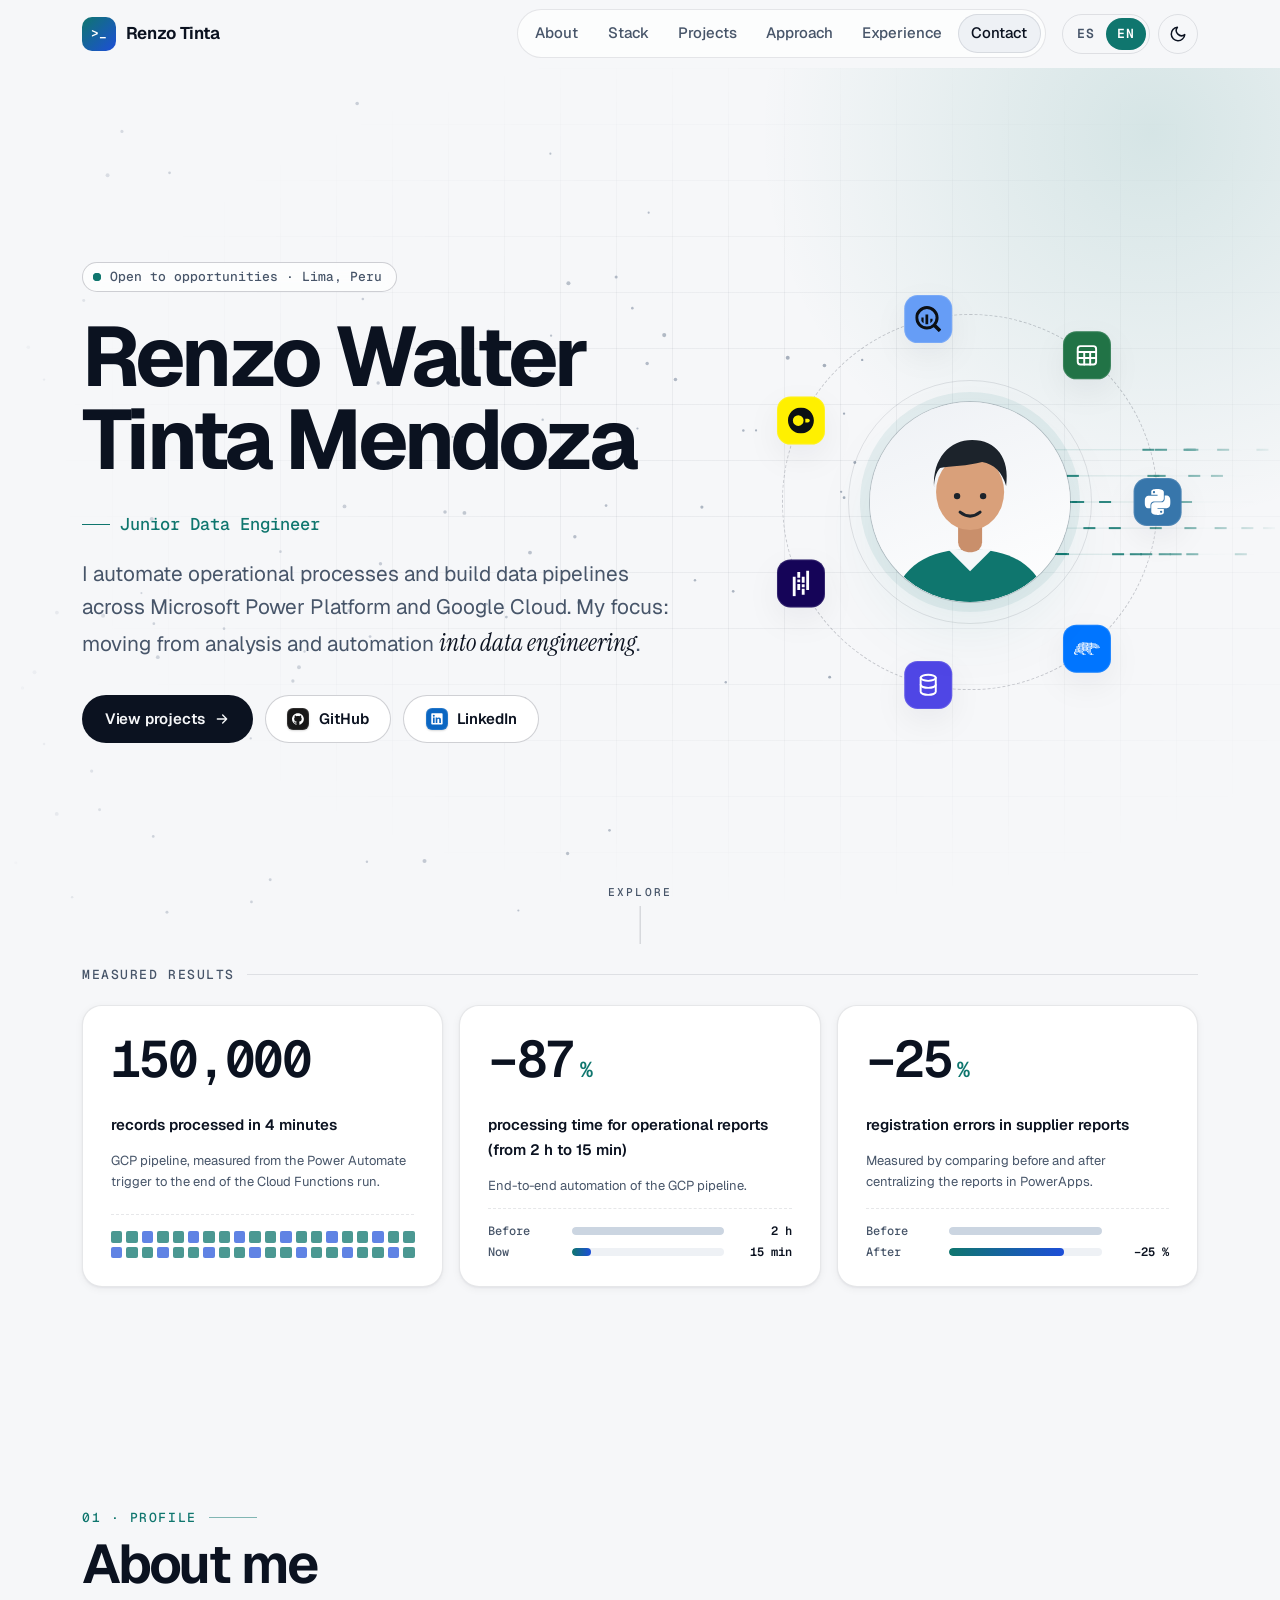
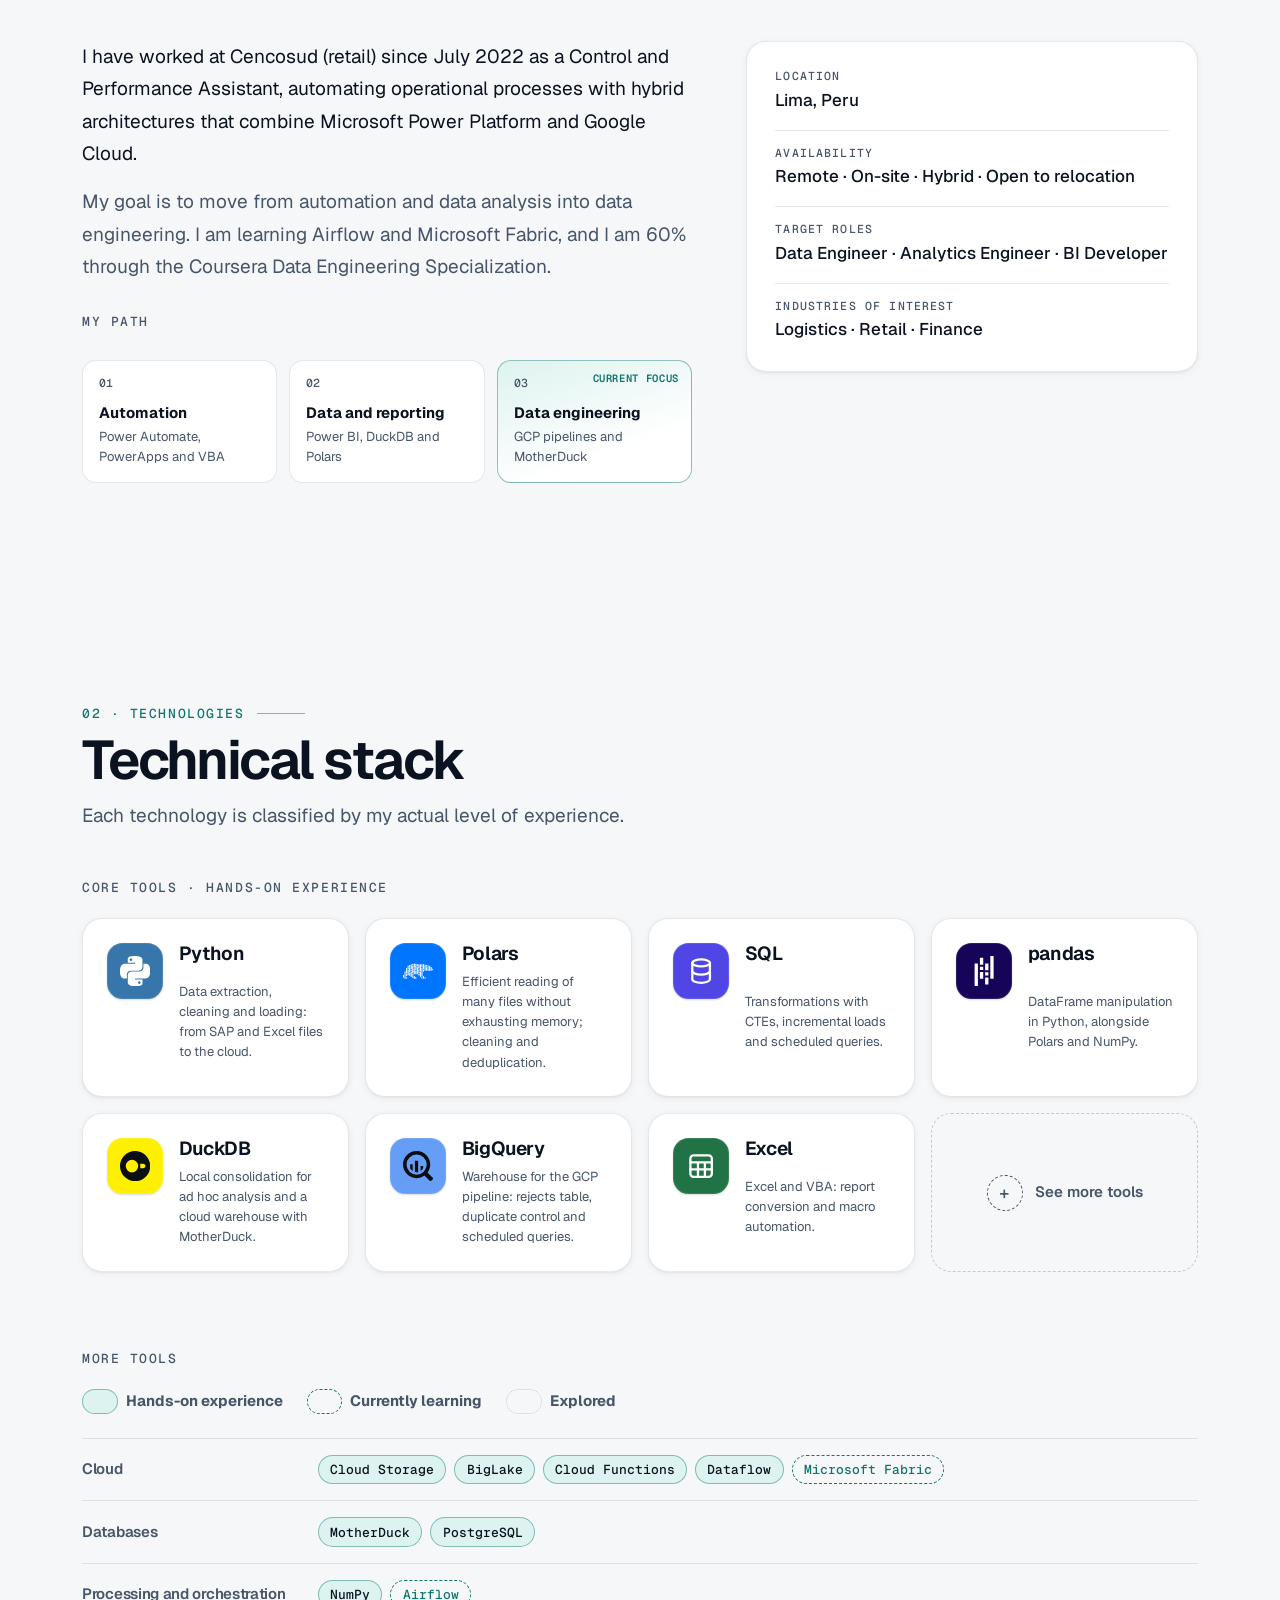
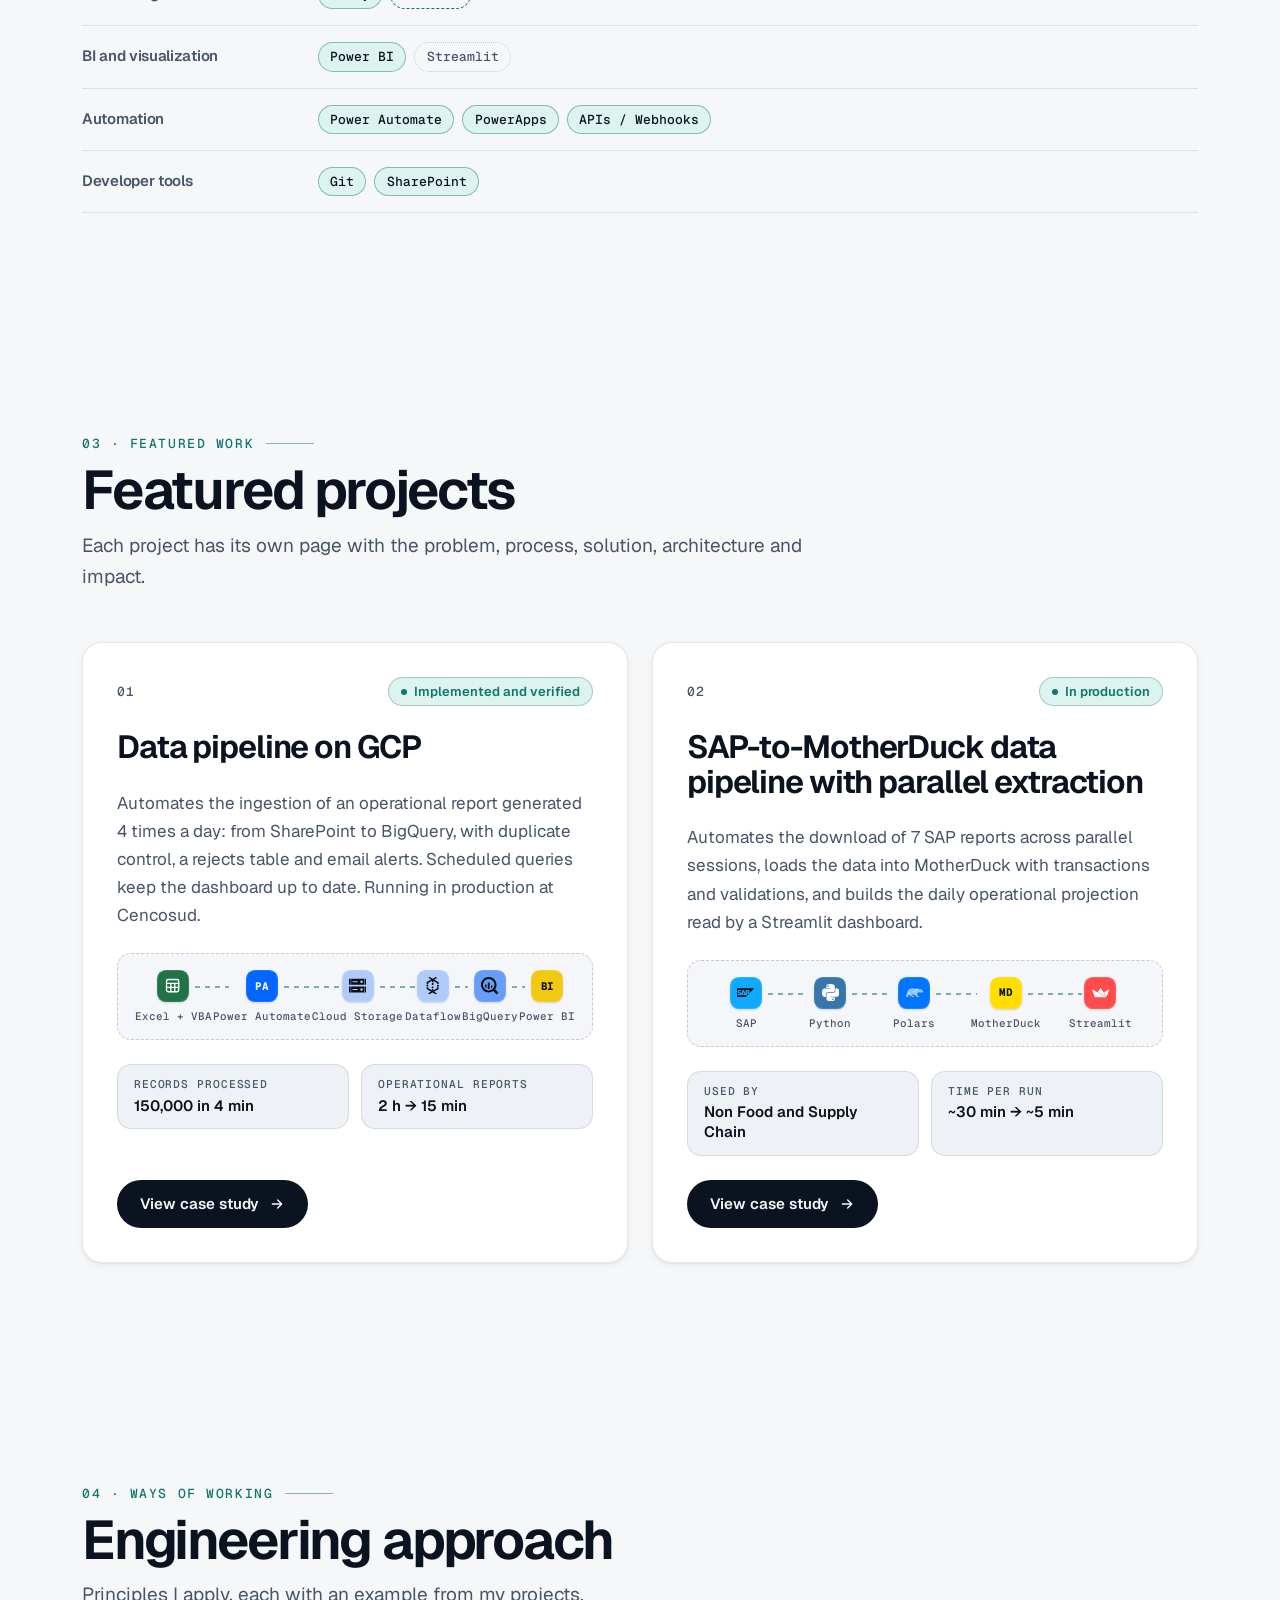
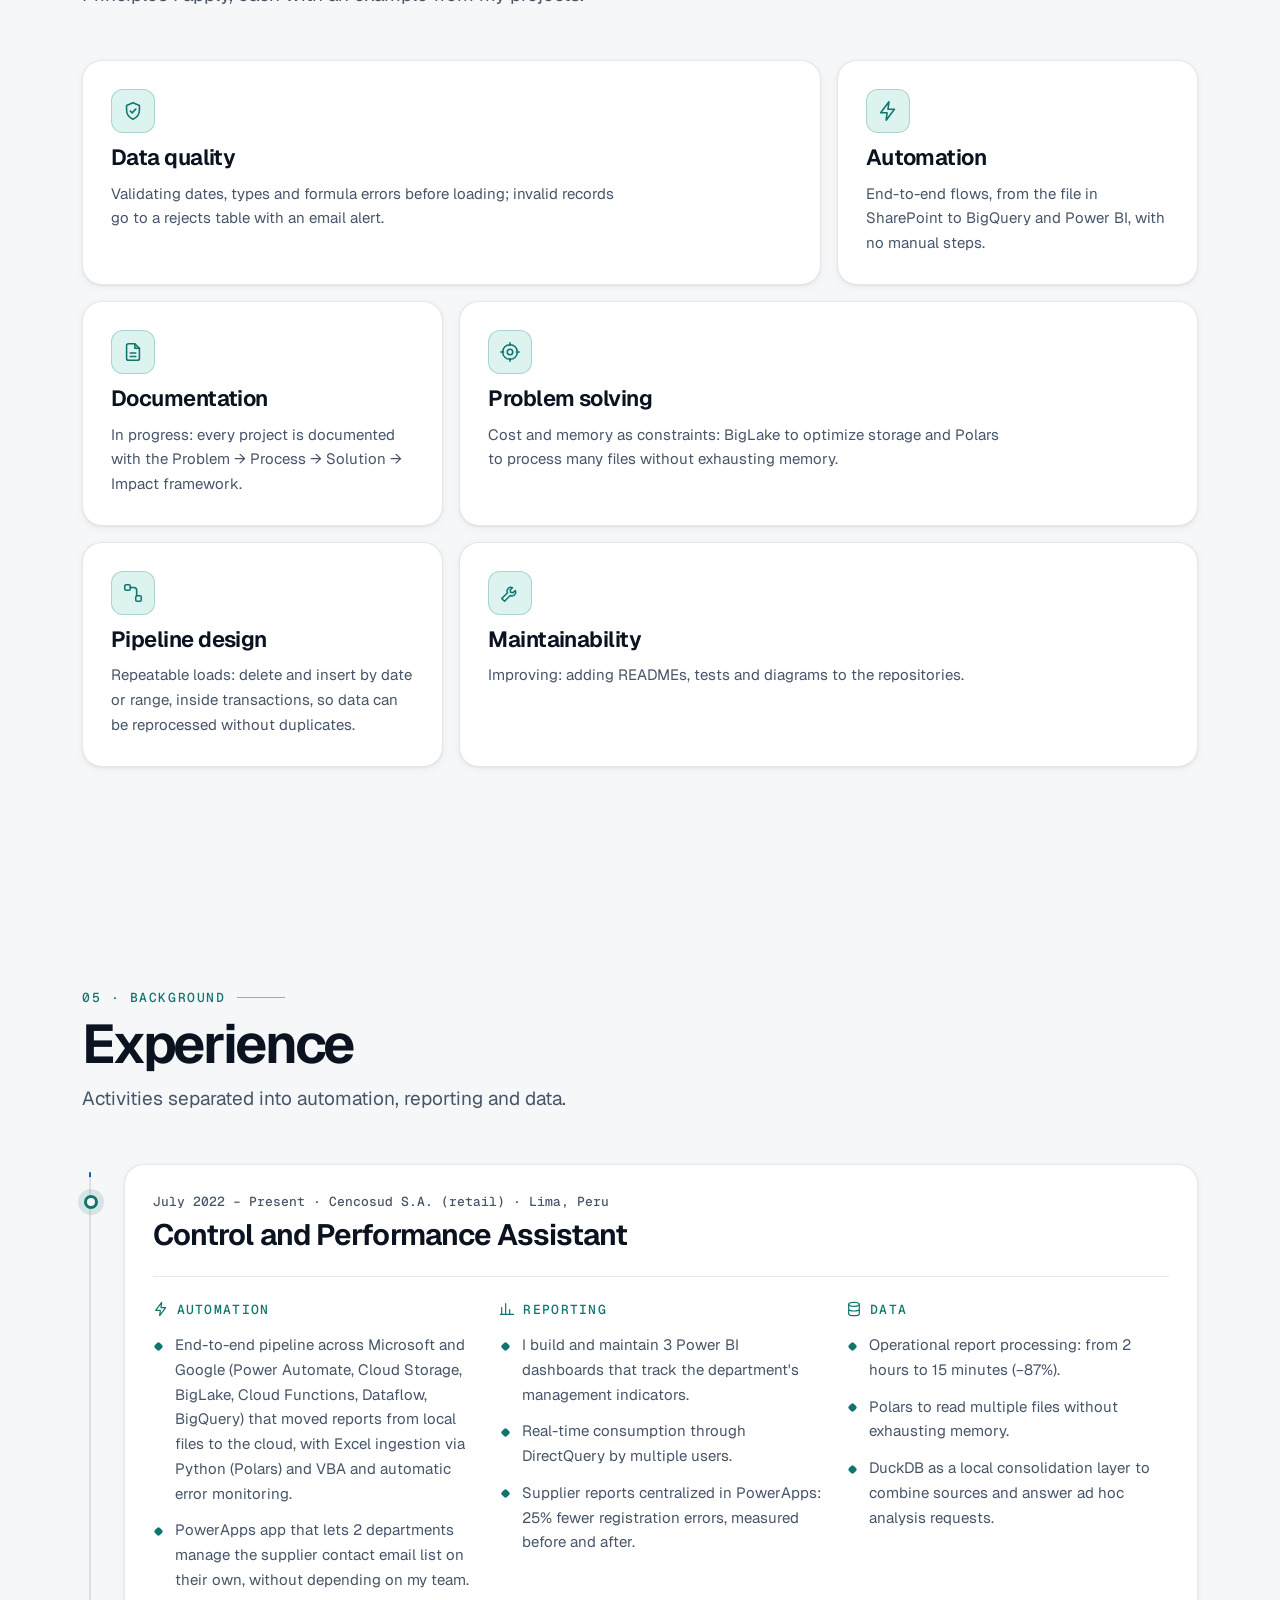
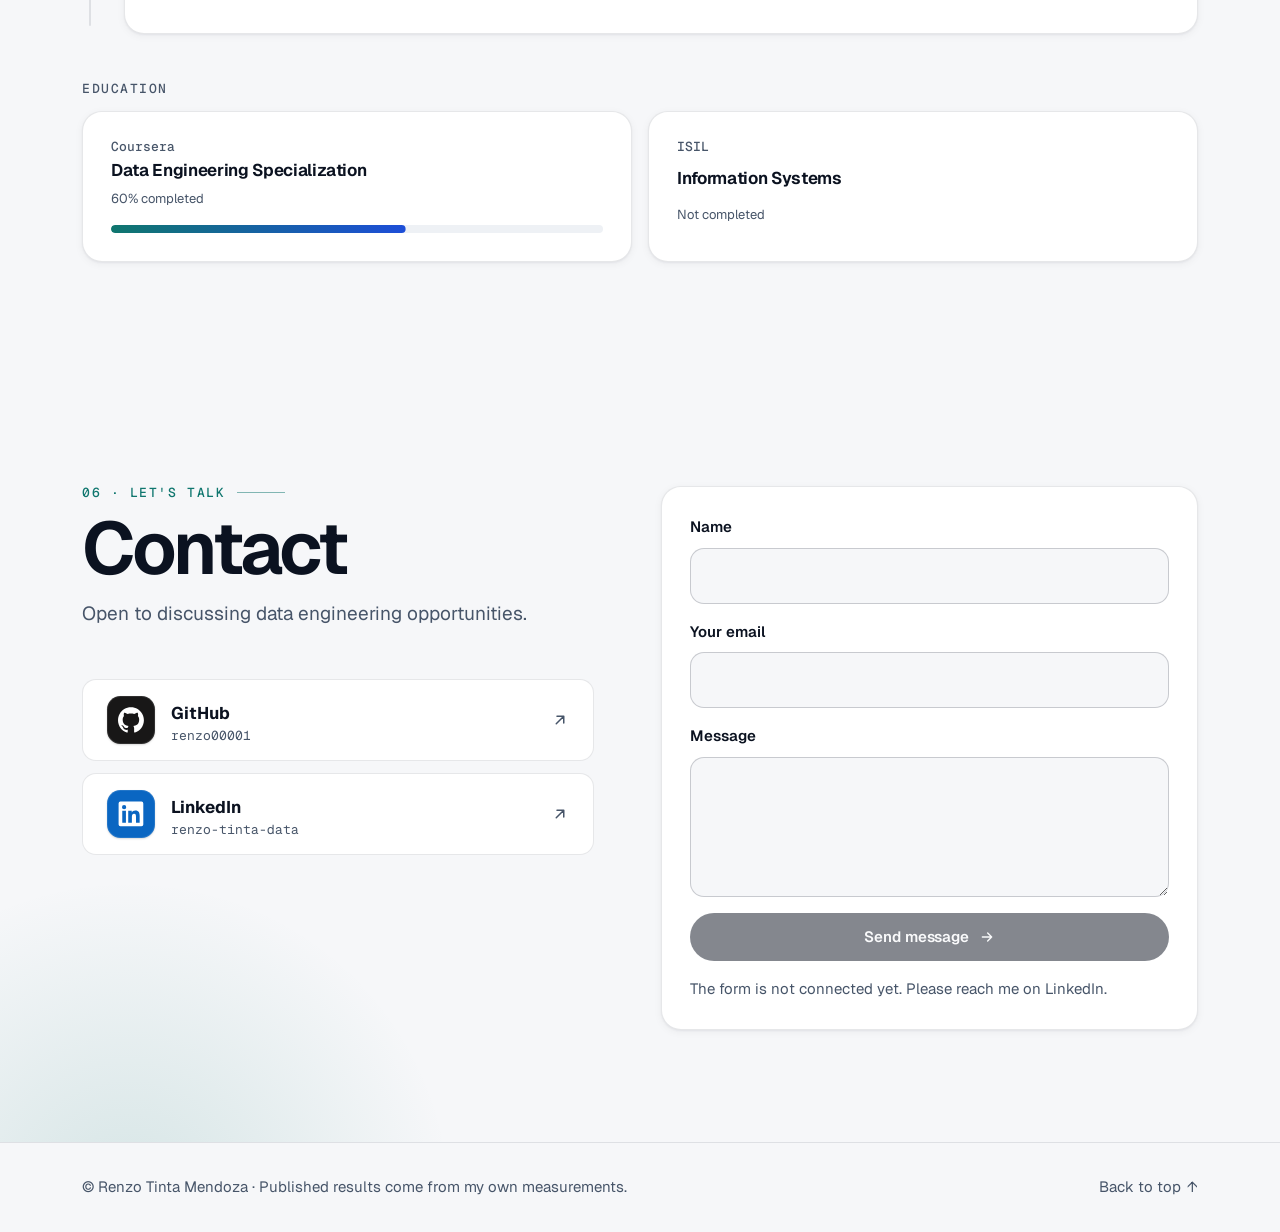
==== index.html @ ab00e88c "punto final de trabajo en claude" ====
<!DOCTYPE html>
<html lang="es">
<head>
<meta charset="utf-8">
<meta name="viewport" content="width=device-width, initial-scale=1">
<title>Renzo Tinta · Junior Data Engineer</title>
<meta name="description" content="Portafolio de Renzo Tinta, Junior Data Engineer: pipelines en GCP, plataforma de datos con DuckDB/MotherDuck y automatización con Power Platform.">
<meta name="color-scheme" content="light dark">
<meta name="theme-color" content="#07090D" media="(prefers-color-scheme: dark)">
<meta name="theme-color" content="#F6F7F9" media="(prefers-color-scheme: light)">
<script>
  (function () {
    var d = document.documentElement; d.classList.add("js");
    try { var t = localStorage.getItem("theme"); if (t === "light" || t === "dark") d.dataset.theme = t; } catch (e) {}
    if (!matchMedia("(prefers-reduced-motion: reduce)").matches) {
      d.classList.add("motion");
      setTimeout(function () { if (!window.__motionReady) d.classList.remove("motion"); }, 2500);
    }
  })();
</script>
<link rel="icon" href="data:image/svg+xml,%3Csvg xmlns='http://www.w3.org/2000/svg' viewBox='0 0 32 32'%3E%3Crect width='32' height='32' rx='9' fill='%230F766E'/%3E%3Ctext x='16' y='21' text-anchor='middle' font-family='monospace' font-size='14' font-weight='700' fill='white'%3E%3E_%3C/text%3E%3C/svg%3E">
<link rel="preconnect" href="https://fonts.googleapis.com">
<link rel="preconnect" href="https://fonts.gstatic.com" crossorigin>
<link rel="stylesheet" href="https://fonts.googleapis.com/css2?family=Geist:wght@400..700&family=Geist+Mono:wght@400..600&family=Instrument+Serif:ital@1&display=swap">
<link rel="stylesheet" href="assets/css/styles.css">
</head>
<body>
<a class="skip-link" href="#main" data-i18n="skip">Saltar al contenido</a>
<div class="progress" aria-hidden="true"><span></span></div>

<header class="site-header" id="site-header">
  <div class="container header-inner">
    <a class="brand" href="#top"><span class="brand-mark" aria-hidden="true">&gt;_</span><span data-i18n="brand">Renzo Tinta</span></a>
    <nav class="nav" id="site-nav" aria-label="Principal" data-i18n-aria="nav_label" data-spy>
      <span class="nav-indicator" aria-hidden="true"></span>
      <a href="#about" data-i18n="nav_about">Sobre mí</a>
      <a href="#stack" data-i18n="nav_stack">Stack</a>
      <a href="#projects" data-i18n="nav_projects">Proyectos</a>
      <a href="#approach" data-i18n="nav_approach">Enfoque</a>
      <a href="#experience" data-i18n="nav_experience">Experiencia</a>
      <a href="#contact" data-i18n="nav_contact">Contacto</a>
    </nav>
    <div class="controls">
      <div class="seg" role="group" aria-label="Idioma" data-i18n-aria="lang_label" data-active="es">
        <span class="seg-thumb" aria-hidden="true"></span>
        <button type="button" data-lang="es" aria-pressed="true" lang="es">ES</button>
        <button type="button" data-lang="en" aria-pressed="false" lang="en">EN</button>
      </div>
      <button type="button" class="icon-btn theme-btn" id="theme" aria-label="Cambiar tema" data-i18n-aria="theme_label">
        <svg class="i-sun" width="18" height="18" viewBox="0 0 24 24" fill="none" stroke="currentColor" stroke-width="2" stroke-linecap="round" aria-hidden="true"><circle cx="12" cy="12" r="4"/><path d="M12 2v2M12 20v2M4.9 4.9l1.4 1.4M17.7 17.7l1.4 1.4M2 12h2M20 12h2M4.9 19.1l1.4-1.4M17.7 6.3l1.4-1.4"/></svg>
        <svg class="i-moon" width="18" height="18" viewBox="0 0 24 24" fill="none" stroke="currentColor" stroke-width="2" stroke-linecap="round" stroke-linejoin="round" aria-hidden="true"><path d="M21 12.8A9 9 0 1 1 11.2 3a7 7 0 0 0 9.8 9.8z"/></svg>
      </button>
      <button type="button" class="icon-btn menu-btn" id="menu-btn" aria-expanded="false" aria-controls="site-nav" aria-label="Abrir menú"><span aria-hidden="true"></span></button>
    </div>
  </div>
</header>

<main id="main">

  <!-- HERO -->
  <section class="hero" id="top" aria-labelledby="hero-title">
    <div class="hero-grid-bg" aria-hidden="true"></div>
    <canvas class="hero-flow" id="hero-flow" aria-hidden="true"></canvas>
    <div class="container hero-inner">
      <div class="hero-copy">
        <p class="status-pill" data-reveal="hero"><span class="pulse" aria-hidden="true"></span><span data-i18n="hero_status">Abierto a oportunidades · Lima, Perú</span></p>
        <h1 class="hero-title" id="hero-title" data-i18n="hero_name">Renzo Walter Tinta Mendoza</h1>
        <p class="hero-role" data-reveal="hero"><span class="role-tag" data-i18n="hero_role">Junior Data Engineer</span></p>
        <p class="hero-lead" data-reveal="hero" data-i18n="hero_lead">Automatizo procesos operativos y construyo pipelines de datos entre Microsoft Power Platform y Google Cloud. Mi foco: pasar del análisis y la automatización <em>a la ingeniería de datos</em>.</p>
        <div class="hero-actions" data-reveal="hero">
          <a class="btn btn--primary" href="#projects" data-magnetic><span data-i18n="cta_projects">Ver proyectos</span><svg class="arrow" viewBox="0 0 24 24" fill="none" stroke="currentColor" stroke-width="2" stroke-linecap="round" stroke-linejoin="round" aria-hidden="true"><path d="M5 12h14M13 6l6 6-6 6"/></svg></a>
          <a class="btn" href="https://github.com/renzo00001" target="_blank" rel="noopener"><span class="tile tile--xs" data-icon="github"></span>GitHub</a>
          <a class="btn" href="https://www.linkedin.com/in/renzo-tinta-data/" target="_blank" rel="noopener"><span class="tile tile--xs" data-icon="linkedin"></span>LinkedIn</a>
        </div>
      </div>

      <!-- Órbita: herramientas principales alrededor del avatar (decorativa; el listado accesible está en Stack) -->
      <div class="hero-visual" aria-hidden="true" data-reveal="hero">
        <div class="orbit">
          <div class="orbit-ring"></div>
          <div class="orbit-ring orbit-ring--inner"></div>
          <div class="orbit-track">
            <span class="orbit-item" style="--i:0"><span class="orbit-inner"><span class="tile tile--md" data-icon="python"></span><span class="orbit-label">Python</span></span></span>
            <span class="orbit-item" style="--i:1"><span class="orbit-inner"><span class="tile tile--md" data-icon="polars"></span><span class="orbit-label">Polars</span></span></span>
            <span class="orbit-item" style="--i:2"><span class="orbit-inner"><span class="tile tile--md" data-icon="sql"></span><span class="orbit-label">SQL</span></span></span>
            <span class="orbit-item" style="--i:3"><span class="orbit-inner"><span class="tile tile--md" data-icon="pandas"></span><span class="orbit-label">pandas</span></span></span>
            <span class="orbit-item" style="--i:4"><span class="orbit-inner"><span class="tile tile--md" data-icon="duckdb"></span><span class="orbit-label">DuckDB</span></span></span>
            <span class="orbit-item" style="--i:5"><span class="orbit-inner"><span class="tile tile--md" data-icon="bigquery"></span><span class="orbit-label">BigQuery</span></span></span>
            <span class="orbit-item" style="--i:6"><span class="orbit-inner"><span class="tile tile--md" data-icon="excel"></span><span class="orbit-label">Excel</span></span></span>
          </div>
          <div class="avatar-core">
            <svg viewBox="0 0 200 200">
              <defs><clipPath id="av"><circle cx="100" cy="100" r="100"/></clipPath></defs>
              <g clip-path="url(#av)">
                <path d="M20 215c4-46 32-68 80-68s76 22 80 68z" fill="#0F766E"/>
                <path d="M78 147l22 22 22-22z" fill="#F4F7F8"/>
                <rect x="88" y="114" width="24" height="36" rx="10" fill="#C98F6B"/>
                <ellipse cx="100" cy="90" rx="34" ry="38" fill="#D9A07A"/>
                <path d="M64 86c-2-30 16-48 38-48 24 0 38 18 34 46-4-14-12-22-24-24-14 4-32 4-42 6-4 4-6 12-6 20z" fill="#1C232B"/>
                <circle cx="87" cy="94" r="3.2" fill="#1C232B"/><circle cx="113" cy="94" r="3.2" fill="#1C232B"/>
                <path d="M90 110q10 8 20 0" fill="none" stroke="#1C232B" stroke-width="3" stroke-linecap="round"/>
              </g>
            </svg>
          </div>
        </div>
      </div>
    </div>
    <a class="scroll-cue" href="#results"><span data-i18n="scroll_cue">Explorar</span><i aria-hidden="true"></i></a>
  </section>

  <!-- RESULTADOS MEDIDOS -->
  <section class="kpis" id="results" aria-labelledby="kpis-title">
    <div class="container">
      <h2 class="kpis-head" id="kpis-title" data-i18n="kpi_label">Resultados medidos</h2>
      <div class="kpi-grid" data-stagger>
        <article class="card kpi" data-spotlight>
          <p class="kpi-num"><span class="sr-only">150,000</span><span data-count="150000" aria-hidden="true">150,000</span></p>
          <p class="kpi-label" data-i18n="kpi1_l">registros procesados en 4 minutos</p>
          <p class="kpi-note" data-i18n="kpi1_c">Pipeline en GCP, medido desde el disparo en Power Automate hasta el fin en Cloud Functions.</p>
          <div class="kpi-viz" aria-hidden="true">
            <div class="dots"><i></i><i></i><i></i><i></i><i></i><i></i><i></i><i></i><i></i><i></i><i></i><i></i><i></i><i></i><i></i><i></i><i></i><i></i><i></i><i></i><i></i><i></i><i></i><i></i><i></i><i></i><i></i><i></i><i></i><i></i><i></i><i></i><i></i><i></i><i></i><i></i><i></i><i></i><i></i><i></i></div>
          </div>
        </article>
        <article class="card kpi" data-spotlight>
          <p class="kpi-num">−87<small>%</small></p>
          <p class="kpi-label" data-i18n="kpi2_l">tiempo de procesamiento de reportes operativos (de 2 h a 15 min)</p>
          <p class="kpi-note" data-i18n="kpi2_c">Automatización end-to-end del pipeline en GCP.</p>
          <div class="kpi-viz" aria-hidden="true">
            <div class="bar-row"><span data-i18n="kpi_before">Antes</span><span class="bar"><i style="--w:100%" data-bar></i></span><b>2 h</b></div>
            <div class="bar-row"><span data-i18n="kpi_now">Ahora</span><span class="bar bar--accent"><i style="--w:12.5%" data-bar data-delay=".25"></i></span><b>15 min</b></div>
          </div>
        </article>
        <article class="card kpi" data-spotlight>
          <p class="kpi-num">−25<small>%</small></p>
          <p class="kpi-label" data-i18n="kpi3_l">errores de registro en reportes de proveedores</p>
          <p class="kpi-note" data-i18n="kpi3_c">Medido comparando antes y después de centralizar los reportes en PowerApps.</p>
          <div class="kpi-viz" aria-hidden="true">
            <div class="bar-row"><span data-i18n="kpi_before">Antes</span><span class="bar"><i style="--w:100%" data-bar></i></span><b></b></div>
            <div class="bar-row"><span data-i18n="kpi_after">Después</span><span class="bar bar--accent"><i style="--w:75%" data-bar data-delay=".25"></i></span><b>−25 %</b></div>
          </div>
        </article>
      </div>
    </div>
  </section>

  <!-- 01 SOBRE MÍ -->
  <section class="section" id="about" aria-labelledby="about-title">
    <div class="container">
      <header class="section-head" data-reveal>
        <p class="section-index" data-i18n="about_eyebrow">01 · Perfil</p>
        <h2 id="about-title" data-i18n="about_title">Sobre mí</h2>
      </header>
      <div class="about-grid">
        <div class="about-copy" data-reveal>
          <p data-i18n="about_p1">Trabajo en Cencosud (retail) desde julio de 2022 como Auxiliar de Control y Desempeño, donde automatizo procesos operativos con arquitecturas híbridas que integran Microsoft Power Platform con Google Cloud.</p>
          <p data-i18n="about_p2">Mi objetivo es evolucionar de la automatización y el análisis de datos hacia la ingeniería de datos. Estoy aprendiendo Airflow y Microsoft Fabric, y llevo un 60 % de la Especialización en Ingeniería de Datos de Coursera.</p>
          <h3 class="sub-head" style="margin-top: var(--s-6)" data-i18n="evo_title">Mi evolución</h3>
          <ol class="evo" data-stagger>
            <li><strong data-i18n="evo1">Automatización</strong><span data-i18n="evo1d">Power Automate, PowerApps y VBA</span></li>
            <li><strong data-i18n="evo2">Datos y reporting</strong><span data-i18n="evo2d">Power BI, DuckDB y Polars</span></li>
            <li class="is-now" data-now="Enfoque actual" data-i18n-attr="data-now:evo_now"><strong data-i18n="evo3">Ingeniería de datos</strong><span data-i18n="evo3d">Pipelines en GCP y MotherDuck</span></li>
          </ol>
        </div>
        <dl class="facts card" data-reveal>
          <div><dt data-i18n="fact_loc">Ubicación</dt><dd data-i18n="fact_loc_v">Lima, Perú</dd></div>
          <div><dt data-i18n="fact_avail">Disponibilidad</dt><dd data-i18n="fact_avail_v">Remoto · Presencial · Híbrido · Reubicación</dd></div>
          <div><dt data-i18n="fact_target">Puestos objetivo</dt><dd data-i18n="fact_target_v">Data Engineer · Analytics Engineer · BI Developer</dd></div>
          <div><dt data-i18n="fact_sect">Sectores de interés</dt><dd data-i18n="fact_sect_v">Logística · Retail · Finanzas</dd></div>
        </dl>
      </div>
    </div>
  </section>

  <!-- 02 STACK -->
  <section class="section" id="stack" aria-labelledby="stack-title">
    <div class="container">
      <header class="section-head" data-reveal>
        <p class="section-index" data-i18n="stack_eyebrow">02 · Tecnologías</p>
        <h2 id="stack-title" data-i18n="stack_title">Stack técnico</h2>
        <p data-i18n="stack_intro">Cada tecnología se clasifica según el nivel de experiencia real.</p>
      </header>

      <h3 class="sub-head" data-i18n="core_title">Herramientas principales · práctica real</h3>
      <ul class="core-grid" data-stagger>
        <li class="card core-item" data-tilt data-spotlight><div class="core-inner"><span class="tile tile--lg" data-icon="python"></span><h4>Python</h4><p data-i18n="core_python">Extracción, limpieza y carga de datos: desde SAP y archivos Excel hasta la nube.</p></div></li>
        <li class="card core-item" data-tilt data-spotlight><div class="core-inner"><span class="tile tile--lg" data-icon="polars"></span><h4>Polars</h4><p data-i18n="core_polars">Lectura eficiente de múltiples archivos sin saturar memoria; limpieza y deduplicación.</p></div></li>
        <li class="card core-item" data-tilt data-spotlight><div class="core-inner"><span class="tile tile--lg" data-icon="sql"></span><h4>SQL</h4><p data-i18n="core_sql">Transformaciones con CTEs, cargas incrementales y consultas programadas.</p></div></li>
        <li class="card core-item" data-tilt data-spotlight><div class="core-inner"><span class="tile tile--lg" data-icon="pandas"></span><h4>pandas</h4><p data-i18n="core_pandas">Manipulación de DataFrames en Python, junto a Polars y NumPy.</p></div></li>
        <li class="card core-item" data-tilt data-spotlight><div class="core-inner"><span class="tile tile--lg" data-icon="duckdb"></span><h4>DuckDB</h4><p data-i18n="core_duckdb">Consolidación local para análisis ad hoc y almacén en la nube con MotherDuck.</p></div></li>
        <li class="card core-item" data-tilt data-spotlight><div class="core-inner"><span class="tile tile--lg" data-icon="bigquery"></span><h4>BigQuery</h4><p data-i18n="core_bigquery">Almacén del pipeline en GCP: tabla de rechazos, control de duplicados y consultas programadas.</p></div></li>
        <li class="card core-item" data-tilt data-spotlight><div class="core-inner"><span class="tile tile--lg" data-icon="excel"></span><h4>Excel</h4><p data-i18n="core_excel">Excel y VBA: conversión de reportes y automatización con macros.</p></div></li>
        <li class="card core-item core-more"><a href="#more-tools"><span class="core-more-plus" aria-hidden="true">+</span><span data-i18n="core_more">Ver más herramientas</span></a></li>
      </ul>

      <h3 class="sub-head" id="more-tools" data-i18n="eco_title">Más herramientas</h3>
      <div class="legend" aria-label="Leyenda" data-i18n-aria="legend_label">
        <span><i class="chip chip--practice" aria-hidden="true">&nbsp;</i> <b data-i18n="lg_practice">Práctica real</b></span>
        <span><i class="chip chip--learning" aria-hidden="true">&nbsp;</i> <b data-i18n="lg_learning">En aprendizaje</b></span>
        <span><i class="chip chip--explored" aria-hidden="true">&nbsp;</i> <b data-i18n="lg_explored">Explorada</b></span>
      </div>
      <div class="eco" data-stagger>
        <div class="eco-row"><h4 data-i18n="cat_cloud">Cloud</h4>
          <div class="chips"><span class="chip chip--practice">Cloud Storage</span><span class="chip chip--practice">BigLake</span><span class="chip chip--practice">Cloud Functions</span><span class="chip chip--practice">Dataflow</span><span class="chip chip--learning">Microsoft Fabric</span></div></div>
        <div class="eco-row"><h4 data-i18n="cat_db">Bases de datos</h4>
          <div class="chips"><span class="chip chip--practice">MotherDuck</span><span class="chip chip--practice">PostgreSQL</span></div></div>
        <div class="eco-row"><h4 data-i18n="cat_proc">Procesamiento y orquestación</h4>
          <div class="chips"><span class="chip chip--practice">NumPy</span><span class="chip chip--learning">Airflow</span></div></div>
        <div class="eco-row"><h4 data-i18n="cat_bi">BI y visualización</h4>
          <div class="chips"><span class="chip chip--practice">Power BI</span><span class="chip chip--explored">Streamlit</span></div></div>
        <div class="eco-row"><h4 data-i18n="cat_auto">Automatización</h4>
          <div class="chips"><span class="chip chip--practice">Power Automate</span><span class="chip chip--practice">PowerApps</span><span class="chip chip--practice">APIs / Webhooks</span></div></div>
        <div class="eco-row"><h4 data-i18n="cat_dev">Herramientas de desarrollo</h4>
          <div class="chips"><span class="chip chip--practice">Git</span><span class="chip chip--practice">SharePoint</span></div></div>
      </div>
    </div>
  </section>

  <!-- 03 PROYECTOS -->
  <section class="section" id="projects" aria-labelledby="projects-title">
    <div class="container">
      <header class="section-head" data-reveal>
        <p class="section-index" data-i18n="proj_eyebrow">03 · Trabajo destacado</p>
        <h2 id="projects-title" data-i18n="proj_title">Proyectos destacados</h2>
        <p data-i18n="proj_intro">Cada proyecto tiene su propia hoja con el problema, el proceso, la solución, la arquitectura y el impacto.</p>
      </header>
      <div class="projects-grid" data-stagger>
        <article class="card project-card" data-spotlight aria-labelledby="pa-title">
          <div class="project-top"><span class="project-index">01</span><span class="badge badge--ok" data-i18n="st_ok">Implementado y verificado</span></div>
          <h3 id="pa-title"><a href="projects/gcp-pipeline.html" data-i18n="pa_title">Pipeline de datos en GCP</a></h3>
          <p data-i18n="pa_sum">Automatiza la ingesta de un reporte operativo que se genera 4 veces al día: desde SharePoint hasta BigQuery, con control de duplicados, tabla de rechazos y aviso por correo. Consultas programadas mantienen actualizado el dashboard. En producción en Cencosud.</p>
          <ol class="chain" aria-label="Flujo del pipeline" data-i18n-aria="pa_chain_label">
            <li><span class="tile tile--sm" data-icon="excel"></span><span class="chain-label">Excel + VBA</span></li>
            <li><span class="tile tile--sm" data-icon="powerautomate"></span><span class="chain-label">Power Automate</span></li>
            <li><span class="tile tile--sm" data-icon="gcs"></span><span class="chain-label">Cloud Storage</span></li>
            <li><span class="tile tile--sm" data-icon="dataflow"></span><span class="chain-label">Dataflow</span></li>
            <li><span class="tile tile--sm" data-icon="bigquery"></span><span class="chain-label">BigQuery</span></li>
            <li><span class="tile tile--sm" data-icon="powerbi"></span><span class="chain-label">Power BI</span></li>
          </ol>
          <dl class="project-metrics">
            <div><dt data-i18n="pa_m1_t">Registros procesados</dt><dd data-i18n="pa_m1_v">150,000 en 4 min</dd></div>
            <div><dt data-i18n="pa_m2_t">Reportes operativos</dt><dd data-i18n="pa_m2_v">2 h → 15 min</dd></div>
          </dl>
          <a class="btn btn--primary" href="projects/gcp-pipeline.html" data-magnetic><span data-i18n="p_case">Ver caso de estudio</span><svg class="arrow" viewBox="0 0 24 24" fill="none" stroke="currentColor" stroke-width="2" stroke-linecap="round" stroke-linejoin="round" aria-hidden="true"><path d="M5 12h14M13 6l6 6-6 6"/></svg></a>
        </article>

        <article class="card project-card" data-spotlight aria-labelledby="pb-title">
          <div class="project-top"><span class="project-index">02</span><span class="badge badge--ok" data-i18n="st_prod">En producción</span></div>
          <h3 id="pb-title"><a href="projects/sap-motherduck-pipeline.html" data-i18n="pb_title">Pipeline de datos de SAP a MotherDuck con extracción paralela</a></h3>
          <p data-i18n="pb_sum">Automatiza la descarga de 7 reportes de SAP en sesiones paralelas, carga los datos en MotherDuck con transacciones y validaciones, y genera la proyección operativa diaria que consume un dashboard en Streamlit.</p>
          <ol class="chain" aria-label="Flujo del pipeline" data-i18n-aria="pb_chain_label">
            <li><span class="tile tile--sm" data-icon="sap"></span><span class="chain-label">SAP</span></li>
            <li><span class="tile tile--sm" data-icon="python"></span><span class="chain-label">Python</span></li>
            <li><span class="tile tile--sm" data-icon="polars"></span><span class="chain-label">Polars</span></li>
            <li><span class="tile tile--sm" data-icon="motherduck"></span><span class="chain-label">MotherDuck</span></li>
            <li><span class="tile tile--sm" data-icon="streamlit"></span><span class="chain-label">Streamlit</span></li>
          </ol>
          <dl class="project-metrics">
            <div><dt data-i18n="pb_m1_t">En uso por</dt><dd data-i18n="pb_m1_v">Non Food y Supply Chain</dd></div>
            <div><dt data-i18n="pb_m2_t">Tiempo por ejecución</dt><dd data-i18n="pb_m2_v">~30 min → ~5 min</dd></div>
          </dl>
          <a class="btn btn--primary" href="projects/sap-motherduck-pipeline.html" data-magnetic><span data-i18n="p_case">Ver caso de estudio</span><svg class="arrow" viewBox="0 0 24 24" fill="none" stroke="currentColor" stroke-width="2" stroke-linecap="round" stroke-linejoin="round" aria-hidden="true"><path d="M5 12h14M13 6l6 6-6 6"/></svg></a>
        </article>
      </div>
    </div>
  </section>

  <!-- 04 ENFOQUE -->
  <section class="section" id="approach" aria-labelledby="approach-title">
    <div class="container">
      <header class="section-head" data-reveal>
        <p class="section-index" data-i18n="ap_eyebrow">04 · Forma de trabajar</p>
        <h2 id="approach-title" data-i18n="ap_title">Enfoque de ingeniería</h2>
        <p data-i18n="ap_intro">Principios que aplico, cada uno con un ejemplo de mis proyectos.</p>
      </header>
      <div class="bento" data-stagger>
        <article class="card" data-spotlight>
          <span class="glyph" aria-hidden="true"><svg viewBox="0 0 24 24"><path pathLength="100" d="M12 3l7 3v5c0 4.5-3 8.3-7 10-4-1.7-7-5.5-7-10V6l7-3z"/><path pathLength="100" d="M9 12l2 2 4-4"/></svg></span>
          <h3 data-i18n="ap1">Calidad de datos</h3><p data-i18n="ap1d">Validación de fechas, tipos y errores de fórmulas antes de cargar; los registros inválidos van a una tabla de rechazos con aviso por correo.</p>
        </article>
        <article class="card" data-spotlight>
          <span class="glyph" aria-hidden="true"><svg viewBox="0 0 24 24"><path pathLength="100" d="M13 2 4 14h7l-1 8 9-12h-7l1-8z"/></svg></span>
          <h3 data-i18n="ap2">Automatización</h3><p data-i18n="ap2d">Flujos de punta a punta, del archivo en SharePoint hasta BigQuery y Power BI, sin pasos manuales.</p>
        </article>
        <article class="card" data-spotlight>
          <span class="glyph" aria-hidden="true"><svg viewBox="0 0 24 24"><path pathLength="100" d="M14 3H7a2 2 0 0 0-2 2v14a2 2 0 0 0 2 2h10a2 2 0 0 0 2-2V8l-5-5z"/><path pathLength="100" d="M14 3v5h5M9 13h6M9 17h6"/></svg></span>
          <h3 data-i18n="ap3">Documentación</h3><p data-i18n="ap3d">En progreso: cada proyecto se documenta con el marco Problema → Proceso → Solución → Impacto.</p>
        </article>
        <article class="card" data-spotlight>
          <span class="glyph" aria-hidden="true"><svg viewBox="0 0 24 24"><circle pathLength="100" cx="12" cy="12" r="8"/><circle pathLength="100" cx="12" cy="12" r="3"/><path pathLength="100" d="M12 2v3M12 19v3M2 12h3M19 12h3"/></svg></span>
          <h3 data-i18n="ap4">Resolución de problemas</h3><p data-i18n="ap4d">Costo y memoria como restricciones: BigLake para optimizar el almacenamiento y Polars para procesar varios archivos sin saturar memoria.</p>
        </article>
        <article class="card" data-spotlight>
          <span class="glyph" aria-hidden="true"><svg viewBox="0 0 24 24"><rect pathLength="100" x="3" y="3" width="6" height="6" rx="1.5"/><rect pathLength="100" x="15" y="15" width="6" height="6" rx="1.5"/><path pathLength="100" d="M9 6h4a3 3 0 0 1 3 3v6"/></svg></span>
          <h3 data-i18n="ap5">Diseño de pipelines</h3><p data-i18n="ap5d">Cargas repetibles: borrar e insertar por fecha o rango, dentro de transacciones, para poder reprocesar sin duplicar.</p>
        </article>
        <article class="card" data-spotlight>
          <span class="glyph" aria-hidden="true"><svg viewBox="0 0 24 24"><path pathLength="100" d="M14.7 6.3a4 4 0 0 0-5.4 5.4L3 18l3 3 6.3-6.3a4 4 0 0 0 5.4-5.4l-2.5 2.5-2.5-.5-.5-2.5 2.5-2.5z"/></svg></span>
          <h3 data-i18n="ap6">Mantenibilidad</h3><p data-i18n="ap6d">En mejora: agregar README, pruebas y diagramas a los repositorios.</p>
        </article>
      </div>
    </div>
  </section>

  <!-- 05 EXPERIENCIA -->
  <section class="section" id="experience" aria-labelledby="exp-title">
    <div class="container">
      <header class="section-head" data-reveal>
        <p class="section-index" data-i18n="exp_eyebrow">05 · Trayectoria</p>
        <h2 id="exp-title" data-i18n="exp_title">Experiencia</h2>
        <p data-i18n="exp_intro">Actividades separadas en automatización, reporting y datos.</p>
      </header>
      <div class="timeline" data-timeline>
        <span class="timeline-track" aria-hidden="true"><span class="timeline-fill"></span></span>
        <article class="card tl-item" data-reveal>
          <header class="tl-head">
            <div>
              <p class="tl-meta" data-i18n="exp_meta">Julio 2022 – Presente · Cencosud S.A. (retail) · Lima, Perú</p>
              <h3 data-i18n="exp_role">Auxiliar de Control y Desempeño</h3>
            </div>
          </header>
          <div class="tl-cols">
            <div><h4><svg viewBox="0 0 24 24" aria-hidden="true"><path d="M13 2 4 14h7l-1 8 9-12h-7l1-8z"/></svg><span data-i18n="exp_auto">Automatización</span></h4>
              <ul class="bullets">
                <li data-i18n="exp_a1">Pipeline end-to-end entre Microsoft y Google (Power Automate, Cloud Storage, BigLake, Cloud Functions, Dataflow, BigQuery) que migró reportes de archivos locales a la nube, con ingesta de Excel vía Python (Polars) y VBA y monitoreo automático de errores.</li>
                <li data-i18n="exp_a2">App en PowerApps para que 2 áreas gestionen la lista de correos de contacto por proveedor sin depender de mi equipo.</li>
              </ul></div>
            <div><h4><svg viewBox="0 0 24 24" aria-hidden="true"><path d="M4 20V10M10 20V4M16 20v-7M22 20H2"/></svg><span data-i18n="exp_report">Reporting</span></h4>
              <ul class="bullets">
                <li data-i18n="exp_r1">Desarrollo y mantengo 3 dashboards de Power BI para el seguimiento de indicadores de gestión del área.</li>
                <li data-i18n="exp_r2">Consumo en tiempo real vía DirectQuery por múltiples usuarios.</li>
                <li data-i18n="exp_r3">Reportes de proveedores centralizados en PowerApps: −25 % de errores de registro, medido antes y después.</li>
              </ul></div>
            <div><h4><svg viewBox="0 0 24 24" aria-hidden="true"><ellipse cx="12" cy="5" rx="8" ry="3"/><path d="M4 5v14c0 1.7 3.6 3 8 3s8-1.3 8-3V5M4 12c0 1.7 3.6 3 8 3s8-1.3 8-3"/></svg><span data-i18n="exp_data">Datos</span></h4>
              <ul class="bullets">
                <li data-i18n="exp_d1">Procesamiento de reportes operativos: de 2 horas a 15 minutos (−87 %).</li>
                <li data-i18n="exp_d2">Polars para leer múltiples archivos sin saturar memoria.</li>
                <li data-i18n="exp_d3">DuckDB como capa de consolidación local para cruzar fuentes y resolver análisis ad hoc.</li>
              </ul></div>
          </div>
        </article>
      </div>

      <div class="edu" data-stagger>
        <h3 class="sub-head edu-title" data-i18n="edu_title">Formación</h3>
        <article class="card">
          <span class="who">Coursera</span>
          <h4 data-i18n="edu1">Especialización en Ingeniería de Datos</h4>
          <span class="state" data-i18n="edu1s">60 % completado</span>
          <span class="bar bar--accent" aria-hidden="true"><i style="--w:60%" data-bar></i></span>
        </article>
        <article class="card">
          <span class="who">ISIL</span>
          <h4 data-i18n="edu2">Sistemas de Información</h4>
          <span class="state" data-i18n="edu2s">No culminado</span>
        </article>
      </div>
    </div>
  </section>

  <!-- 06 CONTACTO -->
  <section class="section contact" id="contact" aria-labelledby="contact-title">
    <div class="container contact-grid">
      <div>
        <header class="section-head" data-reveal>
          <p class="section-index" data-i18n="ct_eyebrow">06 · Conversemos</p>
          <h2 id="contact-title" data-i18n="ct_title">Contacto</h2>
          <p data-i18n="ct_intro">Abierto a conversar sobre oportunidades en ingeniería de datos.</p>
        </header>
        <ul class="contact-links" data-stagger>
          <li><a class="contact-link" href="https://github.com/renzo00001" target="_blank" rel="noopener"><span class="tile tile--md" data-icon="github"></span><span><strong>GitHub</strong><small>renzo00001</small></span><svg class="arrow" viewBox="0 0 24 24" fill="none" stroke="currentColor" stroke-width="2" stroke-linecap="round" stroke-linejoin="round" aria-hidden="true"><path d="M7 17 17 7M8 7h9v9"/></svg></a></li>
          <li><a class="contact-link" href="https://www.linkedin.com/in/renzo-tinta-data/" target="_blank" rel="noopener"><span class="tile tile--md" data-icon="linkedin"></span><span><strong>LinkedIn</strong><small>renzo-tinta-data</small></span><svg class="arrow" viewBox="0 0 24 24" fill="none" stroke="currentColor" stroke-width="2" stroke-linecap="round" stroke-linejoin="round" aria-hidden="true"><path d="M7 17 17 7M8 7h9v9"/></svg></a></li>
        </ul>
      </div>
      <form class="form card" id="contact-form" novalidate data-reveal>
        <label class="field"><span data-i18n="f_name">Nombre</span><input type="text" name="name" autocomplete="name" required></label>
        <label class="field"><span data-i18n="f_email">Tu correo</span><input type="email" name="email" autocomplete="email" required></label>
        <label class="field"><span data-i18n="f_msg">Mensaje</span><textarea name="message" required></textarea></label>
        <input class="hp" type="text" name="_gotcha" tabindex="-1" autocomplete="off" aria-hidden="true">
        <button class="btn btn--primary" type="submit" id="send"><span data-i18n="f_send">Enviar mensaje</span><svg class="arrow" viewBox="0 0 24 24" fill="none" stroke="currentColor" stroke-width="2" stroke-linecap="round" stroke-linejoin="round" aria-hidden="true"><path d="M5 12h14M13 6l6 6-6 6"/></svg></button>
        <p class="form-status" id="form-status" role="status" aria-live="polite"></p>
      </form>
    </div>
  </section>
</main>

<footer>
  <div class="container footer-inner">
    <span data-i18n="footer">© Renzo Tinta Mendoza · Los resultados publicados provienen de mediciones propias.</span>
    <a href="#top"><span data-i18n="back_top">Volver arriba</span> <span aria-hidden="true">↑</span></a>
  </div>
</footer>

<script src="assets/js/icons.js"></script>
<script src="assets/js/i18n/common.js"></script>
<script src="assets/js/i18n/home.js"></script>
<script src="assets/js/site.js"></script>
<script src="assets/js/contact-form.js"></script>
<script src="assets/js/hero-flow.js"></script>
<script src="assets/vendor/gsap/gsap.min.js"></script>
<script src="assets/vendor/gsap/ScrollTrigger.min.js"></script>
<script src="assets/vendor/gsap/SplitText.min.js"></script>
<script src="assets/js/motion.js"></script>
</body>
</html>
---- assets/css/styles.css ----
/* ==========================================================
   PORTAFOLIO · RENZO TINTA
   1. Tokens · 2. Base · 3. Cabecera · 4. Componentes
   5. Inicio · 6. Hojas de proyecto · 7. Movimiento
   Contrastes verificados (WCAG AA): texto >= 4.5:1 en ambos temas.
   ========================================================== */

/* 1. TOKENS ------------------------------------------------ */
:root {
  --bg: #F6F7F9;
  --bg-2: #EEF1F5;
  --surface: #FFFFFF;
  --surface-2: #EEF1F5;
  --text: #0B1220;
  --muted: #475569;
  --line: rgb(15 23 42 / .10);
  --line-strong: rgb(15 23 42 / .20);
  --grid-line: rgb(15 23 42 / .05);
  --accent: #0F766E;
  --accent-2: #1D4ED8;
  --accent-ink: #FFFFFF;
  --ok-bg: #DDF3EF;
  --warn: #92400E;
  --warn-bg: #FEF3C7;
  --bar-muted: #CBD5E1;
  --glow: rgb(15 118 110 / .14);
  --flow-raw: 100 116 139;
  --flow-clean: 15 118 110;
  --focus: #1D4ED8;
  --shadow-1: 0 1px 2px rgb(15 23 42 / .05), 0 2px 8px rgb(15 23 42 / .05);
  --shadow-2: 0 12px 40px -12px rgb(15 23 42 / .22);
  --sun: 0;

  --font-sans: "Geist", system-ui, -apple-system, "Segoe UI", Roboto, Arial, sans-serif;
  --font-mono: "Geist Mono", ui-monospace, "Cascadia Code", Consolas, monospace;
  --font-serif: "Instrument Serif", Georgia, "Times New Roman", serif;

  --fs-xs: .8125rem;
  --fs-sm: .9375rem;
  --fs-md: 1.0625rem;
  --fs-lg: 1.1875rem;
  --fs-h3: 1.375rem;
  --fs-h2: clamp(2rem, 1.2rem + 3vw, 3.4rem);
  --fs-hero: clamp(2.6rem, 1rem + 5.4vw, 5.25rem);
  --fs-page: clamp(2.2rem, 1.1rem + 3.6vw, 4rem);

  --s-1: .25rem; --s-2: .5rem; --s-3: .75rem; --s-4: 1rem;
  --s-5: 1.5rem; --s-6: 2rem; --s-7: 3rem; --s-8: 5rem;
  --section: clamp(4.5rem, 3rem + 5vw, 8rem);

  --r-sm: 8px; --r-md: 14px; --r-lg: 20px; --r-pill: 999px;
  --ease: cubic-bezier(.2, .8, .2, 1);
  --ease-spring: cubic-bezier(.34, 1.56, .64, 1);
  --dur-fast: 180ms; --dur: 320ms;

  --maxw: 1180px;
  --header-h: 68px;
}
@media (prefers-color-scheme: dark) {
  :root:not([data-theme="light"]) {
    --bg: #07090D; --bg-2: #0B0F15; --surface: #0E131A; --surface-2: #151C25;
    --text: #E8EDF3; --muted: #94A3B8;
    --line: rgb(148 163 184 / .14); --line-strong: rgb(148 163 184 / .28); --grid-line: rgb(148 163 184 / .07);
    --accent: #2DD4BF; --accent-2: #60A5FA; --accent-ink: #04221F;
    --ok-bg: #0B2A27; --warn: #FCD34D; --warn-bg: #231C0A; --bar-muted: #334155;
    --glow: rgb(45 212 191 / .16); --flow-raw: 148 163 184; --flow-clean: 45 212 191;
    --focus: #7DB4FF;
    --shadow-1: 0 1px 2px rgb(0 0 0 / .4); --shadow-2: 0 18px 50px -18px rgb(0 0 0 / .8);
    --sun: 1;
  }
}
:root[data-theme="dark"] {
  --bg: #07090D; --bg-2: #0B0F15; --surface: #0E131A; --surface-2: #151C25;
  --text: #E8EDF3; --muted: #94A3B8;
  --line: rgb(148 163 184 / .14); --line-strong: rgb(148 163 184 / .28); --grid-line: rgb(148 163 184 / .07);
  --accent: #2DD4BF; --accent-2: #60A5FA; --accent-ink: #04221F;
  --ok-bg: #0B2A27; --warn: #FCD34D; --warn-bg: #231C0A; --bar-muted: #334155;
  --glow: rgb(45 212 191 / .16); --flow-raw: 148 163 184; --flow-clean: 45 212 191;
  --focus: #7DB4FF;
  --shadow-1: 0 1px 2px rgb(0 0 0 / .4); --shadow-2: 0 18px 50px -18px rgb(0 0 0 / .8);
  --sun: 1;
}

/* 2. BASE -------------------------------------------------- */
*, *::before, *::after { box-sizing: border-box; }
html { scroll-behavior: smooth; scroll-padding-top: calc(var(--header-h) + 24px); -webkit-text-size-adjust: 100%; }
body {
  margin: 0; background: var(--bg); color: var(--text);
  font: 400 var(--fs-md)/1.65 var(--font-sans);
  -webkit-font-smoothing: antialiased; text-rendering: optimizeLegibility;
  overflow-x: clip;
}
h1, h2, h3, h4 { margin: 0; line-height: 1.12; letter-spacing: -.02em; font-weight: 650; }
p { margin: 0 0 var(--s-4); }
a { color: var(--accent); text-underline-offset: 3px; }
a:hover { text-decoration-thickness: 2px; }
ul, ol { margin: 0; padding: 0; list-style: none; }
img, svg { display: block; max-width: 100%; }
code { font-family: var(--font-mono); font-size: .92em; }
em { font-style: normal; }
::selection { background: color-mix(in srgb, var(--accent) 30%, transparent); }
:focus-visible { outline: 2px solid var(--focus); outline-offset: 3px; border-radius: var(--r-sm); }
[hidden] { display: none !important; }
.container { width: 100%; max-width: var(--maxw); margin-inline: auto; padding-inline: clamp(1rem, .5rem + 2vw, 2rem); }
.sr-only { position: absolute; width: 1px; height: 1px; padding: 0; margin: -1px; overflow: hidden; clip: rect(0 0 0 0); white-space: nowrap; border: 0; }
.skip-link {
  position: absolute; left: var(--s-4); top: -100px; z-index: 200;
  background: var(--accent); color: var(--accent-ink); padding: var(--s-2) var(--s-4);
  border-radius: var(--r-sm); font-weight: 600; text-decoration: none;
}
.skip-link:focus { top: var(--s-2); }

/* 3. CABECERA ---------------------------------------------- */
.progress { position: fixed; inset: 0 0 auto 0; height: 2px; z-index: 120; pointer-events: none; }
.progress span {
  display: block; height: 100%; transform-origin: 0 50%; transform: scaleX(var(--p, 0));
  background: linear-gradient(90deg, var(--accent), var(--accent-2));
}
.draft-banner {
  background: var(--warn-bg); color: var(--warn);
  font-size: var(--fs-xs); text-align: center; padding: var(--s-2) var(--s-4);
}
.site-header {
  position: sticky; top: 0; z-index: 100; height: var(--header-h);
  transition: transform var(--dur) var(--ease), background var(--dur), border-color var(--dur);
  border-bottom: 1px solid transparent;
}
.site-header.is-scrolled {
  background: color-mix(in srgb, var(--bg) 78%, transparent);
  backdrop-filter: saturate(1.5) blur(14px); -webkit-backdrop-filter: saturate(1.5) blur(14px);
  border-bottom-color: var(--line);
}
.site-header.is-hidden:not(:focus-within) { transform: translateY(-100%); }
.header-inner { display: flex; align-items: center; gap: var(--s-4); height: 100%; }
.brand {
  display: inline-flex; align-items: center; gap: .6rem; margin-right: auto;
  color: var(--text); text-decoration: none; font-weight: 650; letter-spacing: -.01em;
}
.brand-mark {
  display: inline-grid; place-items: center; width: 34px; height: 34px; border-radius: 10px;
  font: 600 .8rem/1 var(--font-mono); color: var(--accent-ink);
  background: linear-gradient(135deg, var(--accent), var(--accent-2));
  transition: transform var(--dur) var(--ease-spring);
}
.brand:hover .brand-mark { transform: rotate(-8deg) scale(1.06); }

.nav { position: relative; display: flex; gap: 2px; padding: 4px; border: 1px solid var(--line); border-radius: var(--r-pill); background: color-mix(in srgb, var(--surface) 70%, transparent); }
.nav a {
  position: relative; z-index: 1; color: var(--muted); text-decoration: none; font-size: var(--fs-sm); font-weight: 500;
  padding: .45rem .85rem; border-radius: var(--r-pill); transition: color var(--dur-fast);
}
.nav a:hover, .nav a[aria-current] { color: var(--text); }
.nav-indicator {
  position: absolute; top: 4px; left: 0; height: calc(100% - 8px); width: 0; border-radius: var(--r-pill);
  background: var(--surface-2); box-shadow: inset 0 0 0 1px var(--line);
  transition: transform .45s var(--ease), width .45s var(--ease), opacity .2s; opacity: 0; pointer-events: none;
}
.controls { display: flex; gap: var(--s-2); align-items: center; }
.seg { position: relative; display: inline-grid; grid-template-columns: 1fr 1fr; padding: 3px; border: 1px solid var(--line); border-radius: var(--r-pill); }
.seg-thumb {
  position: absolute; top: 3px; bottom: 3px; left: 3px; width: calc(50% - 3px); border-radius: var(--r-pill);
  background: var(--accent); transition: transform .4s var(--ease-spring);
}
.seg[data-active="en"] .seg-thumb { transform: translateX(100%); }
.seg button {
  position: relative; z-index: 1; font: 600 var(--fs-xs)/1 var(--font-mono); cursor: pointer; letter-spacing: .04em;
  background: none; color: var(--muted); border: 0; padding: 0 .7rem; height: 32px; min-width: 40px; border-radius: var(--r-pill);
  transition: color var(--dur);
}
.seg button[aria-pressed="true"] { color: var(--accent-ink); }
.icon-btn {
  display: inline-grid; place-items: center; width: 40px; height: 40px; flex: none; cursor: pointer;
  border: 1px solid var(--line); border-radius: var(--r-pill); background: none; color: var(--text);
  transition: background var(--dur-fast), border-color var(--dur-fast);
}
.icon-btn:hover { background: var(--surface-2); border-color: var(--line-strong); }
.theme-btn { position: relative; }
.theme-btn svg { position: absolute; transition: transform .5s var(--ease-spring), opacity .3s; }
.theme-btn .i-sun { opacity: var(--sun); transform: rotate(calc((1 - var(--sun)) * 90deg)) scale(calc(.5 + var(--sun) * .5)); }
.theme-btn .i-moon { opacity: calc(1 - var(--sun)); transform: rotate(calc(var(--sun) * -90deg)) scale(calc(1 - var(--sun) * .5)); }
.menu-btn { display: none; }
.menu-btn span, .menu-btn span::before { display: block; width: 16px; height: 1.5px; background: currentColor; border-radius: 2px; transition: transform var(--dur) var(--ease); }
.menu-btn span { position: relative; transform: translateY(-3px); }
.menu-btn span::before { content: ""; position: absolute; top: 6px; }
.nav-open .menu-btn span { transform: translateY(0) rotate(45deg); }
.nav-open .menu-btn span::before { transform: translateY(-6px) rotate(-90deg); }

@media (max-width: 900px) {
  .menu-btn { display: inline-grid; }
  .nav {
    position: fixed; inset: var(--header-h) 0 auto 0; z-index: 99; flex-direction: column; gap: 0;
    padding: var(--s-4) clamp(1rem, .5rem + 2vw, 2rem) var(--s-6); border: 0; border-bottom: 1px solid var(--line); border-radius: 0;
    background: var(--bg); visibility: hidden; opacity: 0; transform: translateY(-12px);
    transition: opacity var(--dur) var(--ease), transform var(--dur) var(--ease), visibility 0s linear var(--dur);
  }
  .nav a { font-size: 1.5rem; font-weight: 600; letter-spacing: -.02em; padding: .7rem 0; border-radius: 0; border-bottom: 1px solid var(--line); color: var(--text); }
  .nav a[aria-current] { color: var(--accent); }
  .nav-indicator { display: none; }
  .nav-open .nav { visibility: visible; opacity: 1; transform: none; transition-delay: 0s; }
  .nav-open .site-header { background: var(--bg); border-bottom-color: var(--line); }
  html.nav-open { overflow: hidden; }
}

/* 4. COMPONENTES ------------------------------------------- */
/* Botones */
.btn {
  --bg-btn: var(--surface); --fg-btn: var(--text);
  display: inline-flex; align-items: center; justify-content: center; gap: .6rem; min-height: 48px;
  padding: 0 1.35rem; border-radius: var(--r-pill); border: 1px solid var(--line-strong);
  background: var(--bg-btn); color: var(--fg-btn); text-decoration: none; cursor: pointer;
  font: 600 var(--fs-sm)/1 var(--font-sans); letter-spacing: -.005em;
  transition: background var(--dur-fast), border-color var(--dur-fast), box-shadow var(--dur);
}
.btn:hover { border-color: var(--accent); }
.btn--primary { --bg-btn: var(--text); --fg-btn: var(--bg); border-color: transparent; }
.btn--primary:hover { box-shadow: 0 10px 30px -10px var(--glow), 0 0 0 4px color-mix(in srgb, var(--accent) 22%, transparent); border-color: transparent; }
.btn--sm { min-height: 40px; padding: 0 1rem; }
.btn .arrow { width: 16px; height: 16px; transition: transform var(--dur) var(--ease); }
.btn:hover .arrow { transform: translateX(4px); }
.btn[disabled] { opacity: .5; cursor: not-allowed; box-shadow: none; }

/* Tiles de herramientas */
.tile {
  --s: 40px; position: relative; flex: none; width: var(--s); height: var(--s);
  display: inline-grid; place-items: center; border-radius: calc(var(--s) * .28);
  background: var(--tile-bg, var(--surface-2)); color: var(--tile-fg, var(--text));
  box-shadow: inset 0 0 0 1px rgb(255 255 255 / .10), 0 1px 2px rgb(0 0 0 / .15);
}
.tile svg { width: 54%; height: 54%; }
.tile-mono { font: 700 calc(var(--s) * .34)/1 var(--font-mono); letter-spacing: -.03em; }
.tile--xs { --s: 22px; }
.tile--sm { --s: 32px; }
.tile--md { --s: 48px; }
.tile--lg { --s: 56px; }

/* Chips e insignias */
.chips { display: flex; flex-wrap: wrap; gap: var(--s-2); }
.chip {
  display: inline-flex; align-items: center; font: 500 var(--fs-xs)/1 var(--font-mono);
  padding: .45rem .7rem; border-radius: var(--r-pill); border: 1px solid var(--line-strong);
  color: var(--text); background: var(--surface);
  transition: border-color var(--dur-fast), transform var(--dur-fast) var(--ease);
}
.chip:hover { border-color: var(--accent); transform: translateY(-1px); }
.chip--practice { border-color: color-mix(in srgb, var(--accent) 45%, transparent); background: var(--ok-bg); }
.chip--learning { border-style: dashed; border-color: var(--accent); color: var(--accent); background: transparent; }
.chip--explored { border-style: dotted; color: var(--muted); background: transparent; }
.badge {
  display: inline-flex; align-items: center; gap: .45rem; white-space: nowrap;
  font: 600 var(--fs-xs)/1 var(--font-sans); padding: .45rem .75rem; border-radius: var(--r-pill);
  background: var(--warn-bg); color: var(--warn); border: 1px solid color-mix(in srgb, var(--warn) 25%, transparent);
}
.badge::before { content: ""; width: 6px; height: 6px; border-radius: 50%; background: currentColor; }
.badge--ok { background: var(--ok-bg); color: var(--accent); border-color: color-mix(in srgb, var(--accent) 30%, transparent); }

/* Tarjetas con foco de luz que sigue al cursor */
.card {
  position: relative; isolation: isolate; background: var(--surface); border: 1px solid var(--line);
  border-radius: var(--r-lg); padding: clamp(1.25rem, 1rem + 1vw, 1.75rem); box-shadow: var(--shadow-1);
  transition: border-color var(--dur), box-shadow var(--dur), transform var(--dur) var(--ease);
}
[data-spotlight]::before, [data-spotlight]::after {
  content: ""; position: absolute; inset: -1px; border-radius: inherit; pointer-events: none; opacity: 0; transition: opacity .35s;
}
[data-spotlight]::before {
  z-index: -1;
  background: radial-gradient(520px circle at var(--mx, 50%) var(--my, 50%), color-mix(in srgb, var(--accent) 10%, transparent), transparent 60%);
}
[data-spotlight]::after {
  padding: 1px;
  background: radial-gradient(320px circle at var(--mx, 50%) var(--my, 50%), color-mix(in srgb, var(--accent) 80%, transparent), transparent 70%);
  -webkit-mask: linear-gradient(#000 0 0) content-box, linear-gradient(#000 0 0);
  -webkit-mask-composite: xor; mask-composite: exclude;
}
[data-spotlight]:hover::before, [data-spotlight]:hover::after { opacity: 1; }
[data-spotlight]:hover { box-shadow: var(--shadow-2); }

.todo { color: var(--muted); font-style: italic; }
.todo::before { content: "\25CC\00a0"; font-style: normal; }
.bullets li { position: relative; padding-left: 1.4rem; margin-bottom: var(--s-3); }
.bullets li::before {
  content: ""; position: absolute; left: .15rem; top: .62em; width: 7px; height: 7px; border-radius: 2px;
  background: var(--accent); transform: rotate(45deg);
}
.steps { counter-reset: s; margin-bottom: var(--s-4); }
.steps li { counter-increment: s; position: relative; padding-left: 2.6rem; margin-bottom: var(--s-4); min-height: 1.8rem; }
.steps li::before {
  content: counter(s, decimal-leading-zero); position: absolute; left: 0; top: .05rem; width: 1.9rem; height: 1.9rem;
  display: grid; place-items: center; border-radius: 8px; font: 600 .72rem/1 var(--font-mono);
  background: var(--ok-bg); color: var(--accent); border: 1px solid color-mix(in srgb, var(--accent) 25%, transparent);
}

/* Secciones */
.section { padding-block: var(--section); position: relative; }
.section-head { display: grid; gap: var(--s-3); margin-bottom: clamp(2rem, 1.5rem + 2vw, 3.5rem); max-width: 760px; }
.section-index {
  display: flex; align-items: center; gap: .75rem; margin: 0;
  font: 500 var(--fs-xs)/1 var(--font-mono); color: var(--accent); letter-spacing: .12em; text-transform: uppercase;
}
.section-index::after { content: ""; width: 48px; height: 1px; background: currentColor; opacity: .5; }
.section-head h2 { font-size: var(--fs-h2); letter-spacing: -.04em; line-height: 1.02; }
.section-head > p:last-child { color: var(--muted); font-size: var(--fs-lg); margin: 0; max-width: 60ch; }
.sub-head { font: 500 var(--fs-xs)/1 var(--font-mono); color: var(--muted); text-transform: uppercase; letter-spacing: .12em; margin: 0 0 var(--s-5); }

/* 5. INICIO ------------------------------------------------ */
/* Hero */
.hero { position: relative; min-height: min(100svh, 980px); display: grid; align-items: center; padding-block: calc(var(--s-7)) var(--s-8); overflow: hidden; isolation: isolate; }
.hero::before {
  content: ""; position: absolute; z-index: -2; width: 70vmax; height: 70vmax; right: -25vmax; top: -30vmax; border-radius: 50%;
  background: radial-gradient(circle, var(--glow), transparent 62%);
}
.hero-grid-bg {
  position: absolute; inset: 0; z-index: -2; pointer-events: none;
  background-image: linear-gradient(var(--grid-line) 1px, transparent 1px), linear-gradient(90deg, var(--grid-line) 1px, transparent 1px);
  background-size: 56px 56px;
  -webkit-mask-image: radial-gradient(ellipse 75% 65% at 60% 45%, #000 25%, transparent 75%);
  mask-image: radial-gradient(ellipse 75% 65% at 60% 45%, #000 25%, transparent 75%);
}
.hero-flow {
  position: absolute; inset: 0; z-index: -1; width: 100%; height: 100%; pointer-events: none;
  -webkit-mask-image: linear-gradient(90deg, transparent, #000 12%, #000 88%, transparent);
  mask-image: linear-gradient(90deg, transparent, #000 12%, #000 88%, transparent);
}
.hero-inner { display: grid; grid-template-columns: minmax(0, 1.3fr) minmax(0, 1fr); gap: clamp(2rem, 1rem + 4vw, 5rem); align-items: center; }
.status-pill {
  display: inline-flex; align-items: center; gap: .6rem; margin-bottom: var(--s-5);
  padding: .4rem .85rem .4rem .6rem; border-radius: var(--r-pill); border: 1px solid var(--line-strong);
  background: color-mix(in srgb, var(--surface) 70%, transparent); backdrop-filter: blur(8px);
  font: 500 var(--fs-xs)/1.2 var(--font-mono); color: var(--muted);
}
.pulse { position: relative; width: 8px; height: 8px; border-radius: 50%; background: var(--accent); flex: none; }
.pulse::after { content: ""; position: absolute; inset: 0; border-radius: 50%; background: var(--accent); animation: ping 2.2s var(--ease) infinite; }
.hero-title { font-size: var(--fs-hero); font-weight: 700; letter-spacing: -.045em; line-height: .98; margin-bottom: var(--s-5); max-width: 12ch; }
.hero-role { margin-bottom: var(--s-5); }
.role-tag {
  display: inline-flex; align-items: center; gap: .6rem; font: 500 var(--fs-md)/1 var(--font-mono);
  color: var(--accent);
}
.role-tag::before { content: ""; width: 28px; height: 1px; background: currentColor; }
.hero-lead { font-size: clamp(1.1rem, 1rem + .4vw, 1.3rem); line-height: 1.6; color: var(--muted); max-width: 50ch; margin-bottom: var(--s-6); }
.hero-lead em { font-family: var(--font-serif); font-style: italic; font-size: 1.18em; color: var(--text); letter-spacing: 0; }
.hero-actions { display: flex; flex-wrap: wrap; gap: var(--s-3); }
.scroll-cue {
  position: absolute; left: 50%; bottom: var(--s-5); translate: -50% 0; display: grid; justify-items: center; gap: var(--s-2);
  font: 500 .7rem/1 var(--font-mono); letter-spacing: .2em; text-transform: uppercase; color: var(--muted); text-decoration: none;
}
.scroll-cue i { position: relative; width: 1px; height: 38px; background: var(--line-strong); overflow: hidden; }
.scroll-cue i::after { content: ""; position: absolute; left: 0; top: -40%; width: 1px; height: 40%; background: var(--accent); animation: drip 2s var(--ease) infinite; }

/* Órbita de herramientas alrededor del avatar */
.hero-visual { display: grid; place-items: center; }
.orbit { --size: clamp(280px, 34vw, 460px); --r: calc(var(--size) / 2 - 30px); position: relative; width: var(--size); aspect-ratio: 1; }
.orbit-ring { position: absolute; inset: 30px; border-radius: 50%; border: 1px dashed var(--line-strong); }
.orbit-ring--inner { inset: 22%; border-style: solid; border-color: var(--line); }
.orbit-track { position: absolute; inset: 0; animation: spin 80s linear infinite; }
.orbit-item {
  position: absolute; top: 50%; left: 50%;
  transform: translate(-50%, -50%) rotate(calc(var(--i) * 51.4286deg)) translateX(var(--r)) rotate(calc(var(--i) * -51.4286deg));
}
.orbit-inner { display: grid; justify-items: center; gap: 6px; animation: spin 80s linear infinite reverse; }
.orbit-inner .tile { transition: transform var(--dur) var(--ease-spring), box-shadow var(--dur); box-shadow: inset 0 0 0 1px rgb(255 255 255 / .12), var(--shadow-2); }
.orbit-label {
  position: absolute; top: calc(100% + 6px); white-space: nowrap; font: 500 .72rem/1 var(--font-mono); color: var(--text);
  padding: .3rem .5rem; border-radius: 6px; background: var(--surface); border: 1px solid var(--line);
  opacity: 0; transform: translateY(-4px); transition: opacity var(--dur-fast), transform var(--dur-fast); pointer-events: none;
}
.orbit-item:hover .tile { transform: scale(1.18); }
.orbit-item:hover .orbit-label { opacity: 1; transform: none; }
.orbit:hover .orbit-track, .orbit:hover .orbit-inner { animation-play-state: paused; }
.avatar-core {
  position: absolute; inset: 27%; border-radius: 50%; overflow: hidden;
  background: linear-gradient(160deg, var(--surface-2), var(--surface));
  box-shadow: 0 0 0 1px var(--line-strong), 0 0 0 10px color-mix(in srgb, var(--accent) 8%, transparent), 0 30px 80px -20px var(--glow);
}
.avatar-core svg { width: 100%; height: 100%; }

@media (max-width: 900px) {
  .hero { min-height: auto; padding-block: var(--s-6) var(--s-8); }
  .hero-inner { grid-template-columns: 1fr; }
  .hero-visual { order: -1; }
  .orbit { --size: min(78vw, 340px); }
  .scroll-cue { display: none; }
}

/* Resultados medidos */
.kpis { padding-block: 0 var(--section); }
.kpis-head { display: flex; align-items: center; gap: .75rem; margin-bottom: var(--s-5); font: 500 var(--fs-xs)/1 var(--font-mono); letter-spacing: .12em; text-transform: uppercase; color: var(--muted); }
.kpis-head::after { content: ""; flex: 1; height: 1px; background: var(--line); }
.kpi-grid { display: grid; gap: var(--s-4); grid-template-columns: repeat(3, minmax(0, 1fr)); }
@media (max-width: 900px) { .kpi-grid { grid-template-columns: 1fr; } }
.kpi { display: flex; flex-direction: column; gap: var(--s-3); min-height: 250px; }
.kpi-num { font: 600 clamp(2.2rem, 1.6rem + 2vw, 3.2rem)/1 var(--font-mono); letter-spacing: -.05em; color: var(--text); font-variant-numeric: tabular-nums; }
.kpi-num small { font-size: .42em; letter-spacing: 0; color: var(--accent); margin-left: .3em; }
.kpi-label { font-weight: 600; font-size: var(--fs-sm); margin: 0; }
.kpi-note { color: var(--muted); font-size: var(--fs-xs); margin: 0; }
.kpi-viz { margin-top: auto; padding-top: var(--s-4); border-top: 1px dashed var(--line); }
.bar-row { display: grid; grid-template-columns: 4.6rem 1fr 3.6rem; align-items: center; gap: .6rem; font: 500 .75rem/1 var(--font-mono); color: var(--muted); }
.bar-row + .bar-row { margin-top: .55rem; }
.bar-row b { font-weight: 600; color: var(--text); text-align: right; }
.bar { height: 8px; border-radius: var(--r-pill); background: var(--surface-2); overflow: hidden; }
.bar > i { display: block; height: 100%; width: var(--w); border-radius: inherit; transform-origin: 0 50%; background: var(--bar-muted); }
.bar--accent > i { background: linear-gradient(90deg, var(--accent), var(--accent-2)); }
.dots { display: grid; grid-template-columns: repeat(20, 1fr); gap: 4px; }
.dots i { aspect-ratio: 1; border-radius: 2px; background: color-mix(in srgb, var(--accent) 75%, transparent); }
.dots i:nth-child(3n) { background: color-mix(in srgb, var(--accent-2) 70%, transparent); }

/* Sobre mí */
.about-grid { display: grid; grid-template-columns: minmax(0, 1.35fr) minmax(0, 1fr); gap: clamp(2rem, 1rem + 3vw, 4rem); align-items: start; }
@media (max-width: 900px) { .about-grid { grid-template-columns: 1fr; } }
.about-copy p { font-size: var(--fs-lg); line-height: 1.7; }
.about-copy p:first-child { color: var(--text); }
.about-copy p + p { color: var(--muted); }
.evo { margin-top: var(--s-6); display: grid; grid-template-columns: repeat(3, 1fr); gap: var(--s-3); counter-reset: evo; }
@media (max-width: 600px) { .evo { grid-template-columns: 1fr; } }
.evo li { position: relative; padding: var(--s-4); border-radius: var(--r-md); border: 1px solid var(--line); background: var(--surface); counter-increment: evo; }
.evo li::before { content: "0" counter(evo); display: block; font: 500 .72rem/1 var(--font-mono); color: var(--muted); margin-bottom: var(--s-3); }
.evo strong { display: block; font-size: var(--fs-sm); margin-bottom: 2px; }
.evo span { display: block; font-size: var(--fs-xs); color: var(--muted); line-height: 1.5; }
.evo li.is-now { border-color: color-mix(in srgb, var(--accent) 45%, transparent); background: linear-gradient(160deg, var(--ok-bg), var(--surface) 70%); }
.evo li.is-now::after {
  content: attr(data-now); position: absolute; top: var(--s-3); right: var(--s-3);
  font: 600 .66rem/1 var(--font-mono); letter-spacing: .06em; text-transform: uppercase; color: var(--accent);
}
.facts { margin: 0; display: grid; gap: 0; }
.facts div { padding: var(--s-4) 0; border-bottom: 1px solid var(--line); display: grid; gap: 4px; }
.facts div:first-child { padding-top: 0; }
.facts div:last-child { border-bottom: 0; padding-bottom: 0; }
.facts dt { font: 500 .72rem/1 var(--font-mono); color: var(--muted); text-transform: uppercase; letter-spacing: .1em; }
.facts dd { margin: 0; font-weight: 500; }

/* Stack: herramientas principales */
.core-grid { display: grid; gap: var(--s-4); grid-template-columns: repeat(auto-fill, minmax(min(100%, 260px), 1fr)); margin-bottom: var(--s-8); }
.core-item { padding: 0; }
.core-inner {
  display: grid; grid-template-columns: auto 1fr; gap: var(--s-2) var(--s-4); align-items: start; height: 100%;
  padding: clamp(1.1rem, 1rem + .6vw, 1.5rem);
  transform: perspective(800px) rotateX(var(--rx, 0deg)) rotateY(var(--ry, 0deg));
  transition: transform .5s var(--ease);
}
.core-item:hover .core-inner { transition-duration: .12s; }
.core-inner .tile { grid-row: span 2; transition: transform .45s var(--ease-spring); }
.core-item:hover .tile { transform: translateZ(0) scale(1.08) rotate(-4deg); }
.core-inner h4 { font-size: var(--fs-lg); letter-spacing: -.02em; display: flex; align-items: center; justify-content: space-between; gap: var(--s-2); }
.core-inner p { margin: 0; font-size: var(--fs-xs); color: var(--muted); line-height: 1.55; }
.core-more { background: transparent; border-style: dashed; border-color: var(--line-strong); box-shadow: none; }
.core-more a {
  display: flex; align-items: center; justify-content: center; gap: var(--s-3); height: 100%; min-height: 110px;
  color: var(--muted); text-decoration: none; font-weight: 600; font-size: var(--fs-sm); border-radius: inherit;
  transition: color var(--dur-fast);
}
.core-more-plus {
  display: grid; place-items: center; width: 36px; height: 36px; border-radius: 50%; border: 1px dashed currentColor;
  font: 500 1.1rem/1 var(--font-mono); transition: transform .5s var(--ease-spring);
}
.core-more:hover { border-color: var(--accent); }
.core-more:hover a { color: var(--accent); }
.core-more:hover .core-more-plus { transform: rotate(90deg); }
.legend { display: flex; flex-wrap: wrap; gap: var(--s-3) var(--s-5); margin-bottom: var(--s-5); font-size: var(--fs-sm); color: var(--muted); }
.legend span { display: inline-flex; align-items: center; gap: var(--s-2); }
.legend .chip { padding: .3rem .8rem; }
.eco { display: grid; border-top: 1px solid var(--line); }
.eco-row { display: grid; grid-template-columns: 220px 1fr; gap: var(--s-4); align-items: center; padding: var(--s-4) 0; border-bottom: 1px solid var(--line); }
.eco-row h4 { font-size: var(--fs-sm); font-weight: 600; color: var(--muted); }
@media (max-width: 700px) { .eco-row { grid-template-columns: 1fr; gap: var(--s-3); } }

/* Proyectos */
.projects-grid { display: grid; gap: var(--s-5); grid-template-columns: repeat(2, minmax(0, 1fr)); }
@media (max-width: 960px) { .projects-grid { grid-template-columns: 1fr; } }
.project-card { display: flex; flex-direction: column; gap: var(--s-5); padding: clamp(1.4rem, 1rem + 1.4vw, 2.25rem); }
.project-top { display: flex; align-items: center; justify-content: space-between; gap: var(--s-3); flex-wrap: wrap; }
.project-index { font: 500 var(--fs-xs)/1 var(--font-mono); color: var(--muted); letter-spacing: .1em; }
.project-card h3 { font-size: clamp(1.5rem, 1.2rem + 1vw, 2rem); letter-spacing: -.035em; line-height: 1.08; }
.project-card h3 a { color: var(--text); text-decoration: none; background: linear-gradient(currentColor, currentColor) 0 100% / 0 1.5px no-repeat; transition: background-size .45s var(--ease); }
.project-card h3 a:hover { background-size: 100% 1.5px; }
.project-card > p { color: var(--muted); margin: 0; }
.project-metrics { margin: 0; display: grid; grid-template-columns: 1fr 1fr; gap: var(--s-3); }
.project-metrics div { padding: var(--s-3) var(--s-4); border-radius: var(--r-md); background: var(--bg-2); border: 1px solid var(--line); }
.project-metrics dt { font: 500 .7rem/1.3 var(--font-mono); color: var(--muted); text-transform: uppercase; letter-spacing: .08em; margin-bottom: 4px; }
.project-metrics dd { margin: 0; font-weight: 600; font-size: var(--fs-sm); line-height: 1.35; }
.project-card .btn { align-self: flex-start; margin-top: auto; }

/* Cadena de herramientas (flujo) */
.chain { display: flex; align-items: flex-start; gap: 0; padding: var(--s-4); border-radius: var(--r-md); border: 1px dashed var(--line-strong); background: color-mix(in srgb, var(--bg-2) 60%, transparent); overflow-x: auto; scrollbar-width: none; }
.chain li { flex: 1 0 auto; display: grid; justify-items: center; gap: 8px; position: relative; min-width: 56px; }
.chain li:not(:last-child)::after {
  content: ""; position: absolute; top: 16px; left: calc(50% + 22px); right: calc(-50% + 22px); height: 2px;
  background: repeating-linear-gradient(90deg, var(--accent) 0 5px, transparent 5px 10px); background-size: 20px 2px;
  opacity: .55; animation: flow 1.2s linear infinite;
}
.chain-label { font: 500 .68rem/1.2 var(--font-mono); color: var(--muted); text-align: center; white-space: nowrap; }
.project-card:hover .chain li::after { opacity: 1; animation-duration: .6s; }
@media (max-width: 520px) { .chain-label { position: absolute; width: 1px; height: 1px; overflow: hidden; clip: rect(0 0 0 0); } .chain li { min-width: 44px; } }

/* Enfoque (bento) */
.bento { display: grid; gap: var(--s-4); grid-template-columns: repeat(3, minmax(0, 1fr)); }
.bento .card:nth-child(1), .bento .card:nth-child(4), .bento .card:nth-child(6) { grid-column: span 2; }
@media (max-width: 900px) { .bento { grid-template-columns: 1fr 1fr; } .bento .card:nth-child(n) { grid-column: span 1; } }
@media (max-width: 600px) { .bento { grid-template-columns: 1fr; } }
.bento .card { display: grid; align-content: start; gap: var(--s-3); min-height: 200px; }
.glyph { width: 44px; height: 44px; border-radius: 12px; display: grid; place-items: center; color: var(--accent); background: var(--ok-bg); border: 1px solid color-mix(in srgb, var(--accent) 25%, transparent); }
.glyph svg { width: 22px; height: 22px; fill: none; stroke: currentColor; stroke-width: 1.7; stroke-linecap: round; stroke-linejoin: round; }
/* Cada trazo lleva pathLength="100": al pasar el cursor se "redibuja". */
.bento .card:hover .glyph svg * { stroke-dasharray: 100; animation: draw .9s var(--ease); }
.bento h3 { font-size: var(--fs-h3); letter-spacing: -.025em; }
.bento p { margin: 0; color: var(--muted); font-size: var(--fs-sm); max-width: 52ch; }

/* Experiencia */
.timeline { position: relative; padding-left: clamp(1.75rem, 1rem + 2vw, 3rem); }
.timeline-track { position: absolute; left: 7px; top: 8px; bottom: 8px; width: 2px; border-radius: 2px; background: var(--line); overflow: hidden; }
.timeline-fill { position: absolute; inset: 0; transform-origin: 50% 0; background: linear-gradient(var(--accent), var(--accent-2)); }
.tl-item::before {
  content: ""; position: absolute; left: calc(-1 * clamp(1.75rem, 1rem + 2vw, 3rem) + 1px); top: 30px; width: 14px; height: 14px; border-radius: 50%;
  background: var(--bg); border: 3px solid var(--accent); box-shadow: 0 0 0 6px var(--glow);
}
.tl-head { display: flex; justify-content: space-between; gap: var(--s-4); flex-wrap: wrap; align-items: flex-start; margin-bottom: var(--s-5); padding-bottom: var(--s-5); border-bottom: 1px solid var(--line); }
.tl-meta { font: 500 var(--fs-xs)/1.4 var(--font-mono); color: var(--muted); margin-bottom: var(--s-2); }
.tl-head h3 { font-size: clamp(1.4rem, 1.2rem + .8vw, 1.9rem); letter-spacing: -.03em; }
.tl-cols { display: grid; gap: var(--s-5); grid-template-columns: repeat(3, minmax(0, 1fr)); }
@media (max-width: 900px) { .tl-cols { grid-template-columns: 1fr; } }
.tl-cols h4 { display: flex; align-items: center; gap: var(--s-2); font: 500 var(--fs-xs)/1 var(--font-mono); text-transform: uppercase; letter-spacing: .1em; color: var(--accent); margin-bottom: var(--s-4); }
.tl-cols h4 svg { width: 16px; height: 16px; fill: none; stroke: currentColor; stroke-width: 1.8; stroke-linecap: round; stroke-linejoin: round; }
.tl-cols li { font-size: var(--fs-sm); color: var(--muted); }
.edu { display: grid; gap: var(--s-4); grid-template-columns: repeat(2, minmax(0, 1fr)); margin-top: var(--s-5); }
@media (max-width: 700px) { .edu { grid-template-columns: 1fr; } }
.edu-title { grid-column: 1 / -1; margin: var(--s-5) 0 0; }
.edu .card { display: grid; gap: var(--s-2); }
.edu h4 { font-size: var(--fs-md); }
.edu .who { font: 500 var(--fs-xs)/1 var(--font-mono); color: var(--muted); }
.edu .state { font-size: var(--fs-xs); color: var(--muted); }
.edu .bar { margin-top: var(--s-2); }

/* Contacto */
.contact { overflow: hidden; }
.contact::before {
  content: ""; position: absolute; z-index: -1; width: 60vmax; height: 60vmax; left: -20vmax; bottom: -35vmax; border-radius: 50%;
  background: radial-gradient(circle, var(--glow), transparent 60%);
}
.contact-grid { display: grid; grid-template-columns: minmax(0, 1fr) minmax(0, 1.05fr); gap: clamp(2rem, 1rem + 4vw, 5rem); align-items: start; }
@media (max-width: 900px) { .contact-grid { grid-template-columns: 1fr; } }
.contact .section-head h2 { font-size: clamp(2.4rem, 1.2rem + 4.4vw, 4.6rem); }
.contact-links { display: grid; gap: var(--s-3); }
.contact-link {
  display: flex; align-items: center; gap: var(--s-4); padding: var(--s-4) var(--s-5); text-decoration: none; color: var(--text);
  border-radius: var(--r-md); border: 1px solid var(--line); background: var(--surface);
  transition: border-color var(--dur-fast), transform var(--dur) var(--ease);
}
.contact-link:hover { border-color: var(--accent); transform: translateX(4px); }
.contact-link span:not(.tile) { display: grid; gap: 2px; margin-right: auto; }
.contact-link strong { font-size: var(--fs-md); }
.contact-link small { color: var(--muted); font: 400 var(--fs-xs)/1 var(--font-mono); }
.contact-link .arrow { width: 18px; height: 18px; color: var(--muted); transition: transform var(--dur) var(--ease), color var(--dur-fast); }
.contact-link:hover .arrow { transform: translate(3px, -3px); color: var(--accent); }
.form { display: grid; gap: var(--s-4); }
.field { display: grid; gap: var(--s-2); }
.field span { font-size: var(--fs-sm); font-weight: 600; }
.field input, .field textarea {
  font: inherit; color: var(--text); background: var(--bg); border: 1px solid var(--line-strong);
  border-radius: var(--r-md); padding: .8rem 1rem; min-height: 48px; width: 100%;
  transition: border-color var(--dur-fast), box-shadow var(--dur-fast);
}
.field textarea { min-height: 140px; resize: vertical; }
.field input:focus-visible, .field textarea:focus-visible { outline: none; border-color: var(--accent); box-shadow: 0 0 0 4px color-mix(in srgb, var(--accent) 22%, transparent); }
.form .hp { position: absolute; left: -9999px; }
.form-status { font-size: var(--fs-sm); color: var(--muted); margin: 0; min-height: 1.5em; }

footer { border-top: 1px solid var(--line); padding-block: var(--s-6); color: var(--muted); font-size: var(--fs-sm); }
.footer-inner { display: flex; justify-content: space-between; align-items: center; gap: var(--s-4); flex-wrap: wrap; }
.footer-inner a { color: var(--muted); text-decoration: none; display: inline-flex; gap: .4rem; align-items: center; }
.footer-inner a:hover { color: var(--accent); }

/* 6. HOJAS DE PROYECTO ------------------------------------- */
.page-hero { position: relative; overflow: hidden; isolation: isolate; padding-block: var(--s-6) var(--s-7); border-bottom: 1px solid var(--line); }
.page-hero::before {
  content: ""; position: absolute; z-index: -1; width: 60vmax; height: 60vmax; right: -20vmax; top: -35vmax; border-radius: 50%;
  background: radial-gradient(circle, var(--glow), transparent 62%);
}
.page-hero .hero-grid-bg { -webkit-mask-image: radial-gradient(ellipse 70% 80% at 70% 20%, #000 20%, transparent 75%); mask-image: radial-gradient(ellipse 70% 80% at 70% 20%, #000 20%, transparent 75%); }
.crumb {
  display: inline-flex; align-items: center; gap: .5rem; margin-bottom: var(--s-6); font-size: var(--fs-sm); color: var(--muted); text-decoration: none;
  padding: .4rem .8rem .4rem .6rem; border: 1px solid var(--line); border-radius: var(--r-pill); background: var(--surface);
  transition: color var(--dur-fast), border-color var(--dur-fast);
}
.crumb svg { width: 14px; height: 14px; transition: transform var(--dur) var(--ease); }
.crumb:hover { color: var(--text); border-color: var(--line-strong); }
.crumb:hover svg { transform: translateX(-3px); }
.page-title { font-size: var(--fs-page); font-weight: 700; letter-spacing: -.045em; line-height: 1; max-width: 18ch; margin: var(--s-3) 0 var(--s-4); }
.page-hero .lead { font-size: var(--fs-lg); color: var(--muted); max-width: 64ch; margin-bottom: var(--s-3); }
.role-note { font-size: var(--fs-sm); color: var(--text); margin-bottom: var(--s-5); }
.page-hero .chain { margin: var(--s-5) 0; max-width: 820px; }
.page-hero .hero-actions { margin-top: var(--s-5); }
.glance { display: grid; grid-template-columns: repeat(4, minmax(0, 1fr)); gap: 1px; margin-top: var(--s-7); border-radius: var(--r-lg); overflow: hidden; border: 1px solid var(--line); background: var(--line); }
.glance div { background: var(--surface); padding: var(--s-4) var(--s-5); display: grid; gap: 4px; align-content: start; }
.glance strong { font: 600 clamp(1.15rem, 1rem + .6vw, 1.5rem)/1.15 var(--font-mono); letter-spacing: -.03em; }
.glance span { color: var(--muted); font-size: var(--fs-xs); line-height: 1.45; }
@media (max-width: 800px) { .glance { grid-template-columns: 1fr 1fr; } }

.doc { display: grid; grid-template-columns: 210px minmax(0, 1fr); gap: clamp(2rem, 1rem + 4vw, 5rem); padding-block: var(--s-8); }
.toc { position: sticky; top: calc(var(--header-h) + 28px); align-self: start; }
.toc p { font: 500 .72rem/1 var(--font-mono); text-transform: uppercase; letter-spacing: .12em; color: var(--muted); margin-bottom: var(--s-4); }
.toc-links { position: relative; display: grid; }
.toc-links::before, .toc-links::after { content: ""; position: absolute; left: 0; top: 0; bottom: 0; width: 2px; border-radius: 2px; background: var(--line); }
.toc-links::after { background: linear-gradient(var(--accent), var(--accent-2)); transform-origin: 50% 0; transform: scaleY(var(--p, 0)); }
.toc a { display: block; padding: .45rem 0 .45rem 1rem; color: var(--muted); text-decoration: none; font-size: var(--fs-sm); transition: color var(--dur-fast), transform var(--dur) var(--ease); }
.toc a:hover { color: var(--text); transform: translateX(2px); }
.toc a[aria-current] { color: var(--text); font-weight: 600; }
@media (max-width: 960px) { .doc { grid-template-columns: 1fr; } .toc { display: none; } }

.doc-body section { padding-block: 0 var(--s-8); }
.doc-body h2 { font-size: clamp(1.7rem, 1.3rem + 1.4vw, 2.4rem); letter-spacing: -.035em; margin-bottom: var(--s-5); display: flex; flex-wrap: wrap; align-items: baseline; gap: var(--s-1) var(--s-3); }
.doc-body h2 small { font: 500 var(--fs-xs)/1 var(--font-mono); color: var(--accent); text-transform: uppercase; letter-spacing: .1em; order: -1; flex-basis: 100%; }
.prose p, .prose li { max-width: 70ch; }
.prose > section > p { font-size: var(--fs-lg); line-height: 1.7; }
.prose .note { color: var(--muted); font-size: var(--fs-sm); }
.impact-grid { display: grid; gap: var(--s-4); grid-template-columns: repeat(2, minmax(0, 1fr)); margin-bottom: var(--s-5); }
@media (max-width: 700px) { .impact-grid { grid-template-columns: 1fr; } }

/* Diagrama de arquitectura */
.arch { counter-reset: n; display: grid; gap: var(--s-3); margin: 0; }
.arch figcaption { color: var(--muted); font-size: var(--fs-sm); margin-bottom: var(--s-3); max-width: 62ch; }
.lane { border: 1px dashed var(--line-strong); border-radius: var(--r-md); padding: var(--s-4); }
.lane--accent { border: 1px solid color-mix(in srgb, var(--accent) 55%, transparent); background: color-mix(in srgb, var(--ok-bg) 55%, transparent); }
.lane h3 { font: 500 .72rem/1 var(--font-mono); text-transform: uppercase; letter-spacing: .12em; color: var(--muted); margin-bottom: var(--s-4); }
.lane--accent h3 { color: var(--accent); }
.nodes { display: grid; gap: var(--s-6); }
.node {
  counter-increment: n; position: relative; background: var(--surface); border: 1px solid var(--line); border-radius: var(--r-md);
  padding: var(--s-4); display: flex; flex-direction: column; align-items: flex-start; gap: var(--s-1);
  transition: border-color var(--dur-fast), transform var(--dur) var(--ease);
}
.node::before { content: counter(n, decimal-leading-zero); position: absolute; top: 12px; right: 14px; font: 500 .7rem/1 var(--font-mono); color: var(--accent); }
.node:hover { border-color: var(--accent); transform: translateY(-2px); }
.node .tile { margin-bottom: var(--s-2); }
.node strong { font-size: var(--fs-sm); line-height: 1.25; }
.node span:not(.tile) { color: var(--muted); font-size: var(--fs-xs); line-height: 1.45; }
.nodes > .node:not(:last-child)::after {
  content: ""; position: absolute; left: 50%; top: 100%; width: 2px; height: var(--s-6); translate: -50% 0;
  background: repeating-linear-gradient(180deg, var(--accent) 0 5px, transparent 5px 10px); background-size: 2px 20px;
  animation: flow-y 1.2s linear infinite;
}
@media (min-width: 760px) {
  .nodes { grid-template-columns: repeat(var(--cols, 1), minmax(0, 1fr)); gap: var(--s-5); }
  .nodes > .node:not(:last-child)::after {
    left: 100%; top: 50%; width: var(--s-5); height: 2px; translate: 0 -50%;
    background: repeating-linear-gradient(90deg, var(--accent) 0 5px, transparent 5px 10px); background-size: 20px 2px;
    animation-name: flow;
  }
  .arch-foot { grid-template-columns: 1fr 1fr; }
}
.arch-link { display: flex; align-items: center; justify-content: center; gap: var(--s-2); flex-wrap: wrap; font-size: var(--fs-sm); color: var(--accent); }
.arch-link svg { width: 16px; height: 16px; }
.arch-link small { color: var(--muted); font-size: var(--fs-xs); }
.arch-foot { display: grid; gap: var(--s-3); }
.arch-foot .bullets li { font-size: var(--fs-sm); color: var(--muted); }
.arch-note { color: var(--muted); font-size: var(--fs-sm); margin: 0; }
.lane-note { margin: var(--s-4) 0 0; padding-top: var(--s-3); border-top: 1px dashed var(--line); color: var(--muted); font-size: var(--fs-xs); line-height: 1.55; max-width: none; }

/* Dependencias de la extracción en paralelo */
.deps-fig { margin: 0; display: grid; gap: var(--s-4); }
.deps-fig figcaption { color: var(--muted); font-size: var(--fs-sm); max-width: 62ch; }
.deps { display: grid; gap: var(--s-3); align-items: center; }
.deps-col { border: 1px solid var(--line); border-radius: var(--r-md); padding: var(--s-4); background: var(--surface); }
.deps-col--opt { border-style: dashed; background: transparent; }
.deps-col h3 { font: 500 .72rem/1 var(--font-mono); text-transform: uppercase; letter-spacing: .12em; color: var(--accent); margin-bottom: var(--s-3); }
.deps-col--opt h3 { color: var(--muted); }
.deps-col ul { display: grid; gap: var(--s-2); }
.task { display: flex; align-items: center; gap: var(--s-2); font-size: var(--fs-sm); line-height: 1.3; padding: var(--s-2) var(--s-3); border-radius: var(--r-sm, 8px); background: var(--bg); border: 1px solid var(--line); transition: border-color var(--dur-fast), transform var(--dur) var(--ease); }
.task:hover { border-color: var(--accent); transform: translateX(2px); }
.task--key { border-color: color-mix(in srgb, var(--accent) 55%, transparent); }
.task small { margin-left: auto; flex: none; white-space: nowrap; font: 600 var(--fs-xs)/1 var(--font-mono); color: var(--accent); background: var(--ok-bg); padding: 3px 6px; border-radius: 6px; }
.deps-arrow { display: grid; place-items: center; color: var(--accent); }
.deps-arrow svg { width: 22px; height: 22px; transform: rotate(90deg); }
.deps-arrow--soft { color: var(--muted); }
@media (min-width: 760px) {
  .deps { grid-template-columns: minmax(0, 1fr) auto minmax(0, 1fr) auto minmax(0, 1fr); }
  .deps-arrow svg { transform: none; }
}
.pe { border-top: 1px solid var(--line); margin-top: var(--s-2); }
.pe summary { cursor: pointer; padding: var(--s-4) 0 var(--s-2); font-weight: 600; list-style: none; display: flex; gap: var(--s-3); align-items: center; }
.pe summary::-webkit-details-marker { display: none; }
.pe summary::before {
  content: "+"; display: grid; place-items: center; width: 22px; height: 22px; border-radius: 6px; flex: none;
  font: 600 .9rem/1 var(--font-mono); color: var(--accent); background: var(--ok-bg); transition: transform var(--dur) var(--ease);
}
.pe[open] summary::before { transform: rotate(45deg); }
.pe-body { padding: var(--s-2) 0 0; color: var(--muted); font-size: var(--fs-sm); }

.shots { display: grid; gap: var(--s-4); grid-template-columns: repeat(auto-fit, minmax(min(100%, 320px), 1fr)); margin-top: var(--s-4); }
.shots figure { margin: 0; }
.shots a { display: block; border-radius: var(--r-md); overflow: hidden; }
.shots img { width: 100%; height: auto; border: 1px solid var(--line); border-radius: var(--r-md); transition: transform .6s var(--ease); }
.shots a:hover img { transform: scale(1.03); }
.shots figcaption { margin-top: var(--s-2); color: var(--muted); font-size: var(--fs-xs); }

.files { display: grid; margin-bottom: var(--s-5); border-top: 1px solid var(--line); }
.files li { display: grid; grid-template-columns: 12rem 1fr; gap: var(--s-3); align-items: baseline; padding: var(--s-3) 0; border-bottom: 1px solid var(--line); }
.files code { font-size: var(--fs-sm); color: var(--accent); }
.files span { color: var(--muted); font-size: var(--fs-sm); }
@media (max-width: 560px) { .files li { grid-template-columns: 1fr; gap: 0; } }

.next-card {
  display: grid; gap: var(--s-2); padding: clamp(1.5rem, 1rem + 2vw, 2.5rem); text-decoration: none; color: var(--text);
}
.next-card small { font: 500 var(--fs-xs)/1 var(--font-mono); text-transform: uppercase; letter-spacing: .12em; color: var(--accent); }
.next-card strong { font-size: clamp(1.4rem, 1.1rem + 1.2vw, 2.1rem); letter-spacing: -.035em; line-height: 1.1; display: flex; align-items: center; justify-content: space-between; gap: var(--s-4); }
.next-card .arrow { width: 28px; height: 28px; flex: none; color: var(--accent); transition: transform var(--dur) var(--ease); }
.next-card:hover .arrow { transform: translateX(6px); }

/* 7. MOVIMIENTO -------------------------------------------- */
@keyframes spin { to { transform: rotate(360deg); } }
@keyframes ping { 0% { transform: scale(1); opacity: .6; } 80%, 100% { transform: scale(3); opacity: 0; } }
@keyframes drip { 0% { top: -40%; } 100% { top: 100%; } }
@keyframes flow { to { background-position: 20px 0; } }
@keyframes flow-y { to { background-position: 0 20px; } }
@keyframes draw { from { stroke-dashoffset: 100; } to { stroke-dashoffset: 0; } }

/* Estado inicial de las animaciones de entrada: solo si GSAP está activo (clase .motion en <html>). */
.motion [data-reveal]:not(.is-in),
.motion [data-stagger] > :not(.is-in),
.motion .hero-title:not(.is-in),
.motion .page-title:not(.is-in) { opacity: 0; }

@media (prefers-reduced-motion: reduce) {
  html { scroll-behavior: auto; }
  *, *::before, *::after { animation: none !important; transition: none !important; }
  .core-inner { transform: none !important; }
}
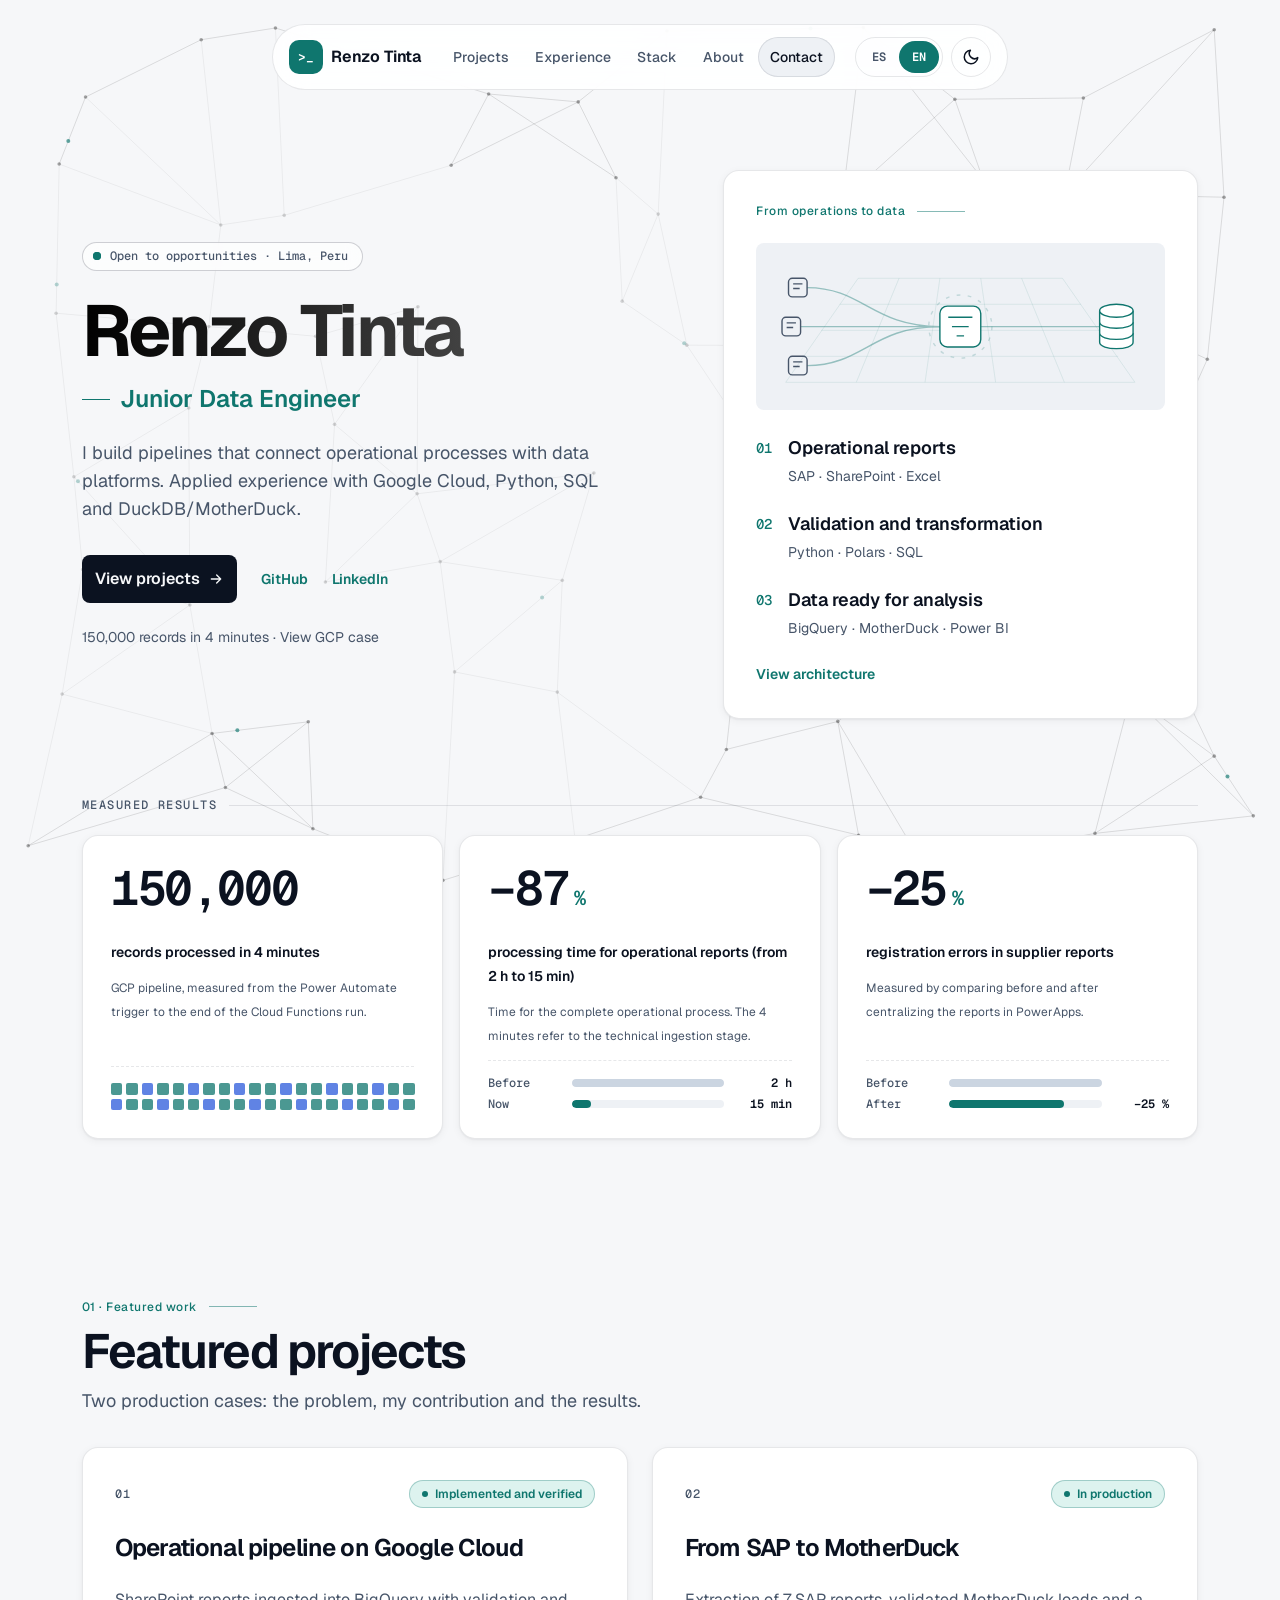
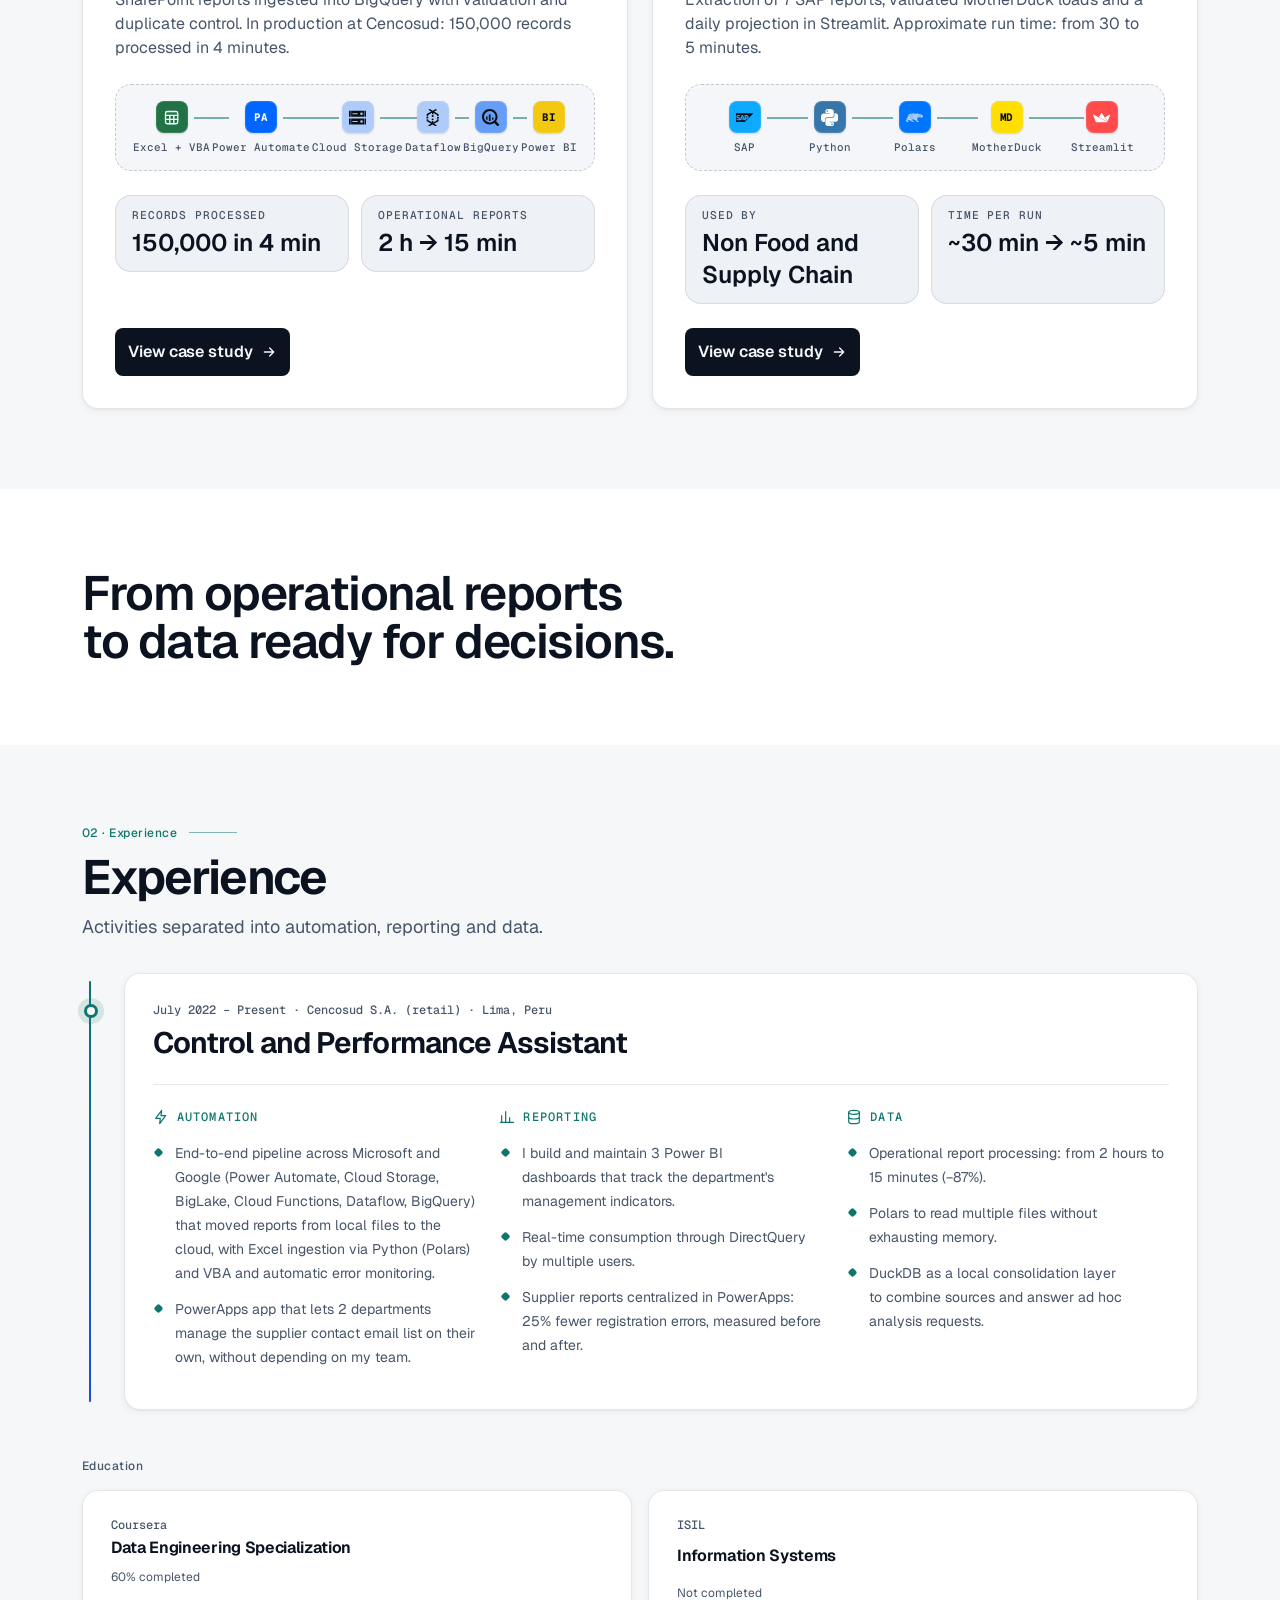
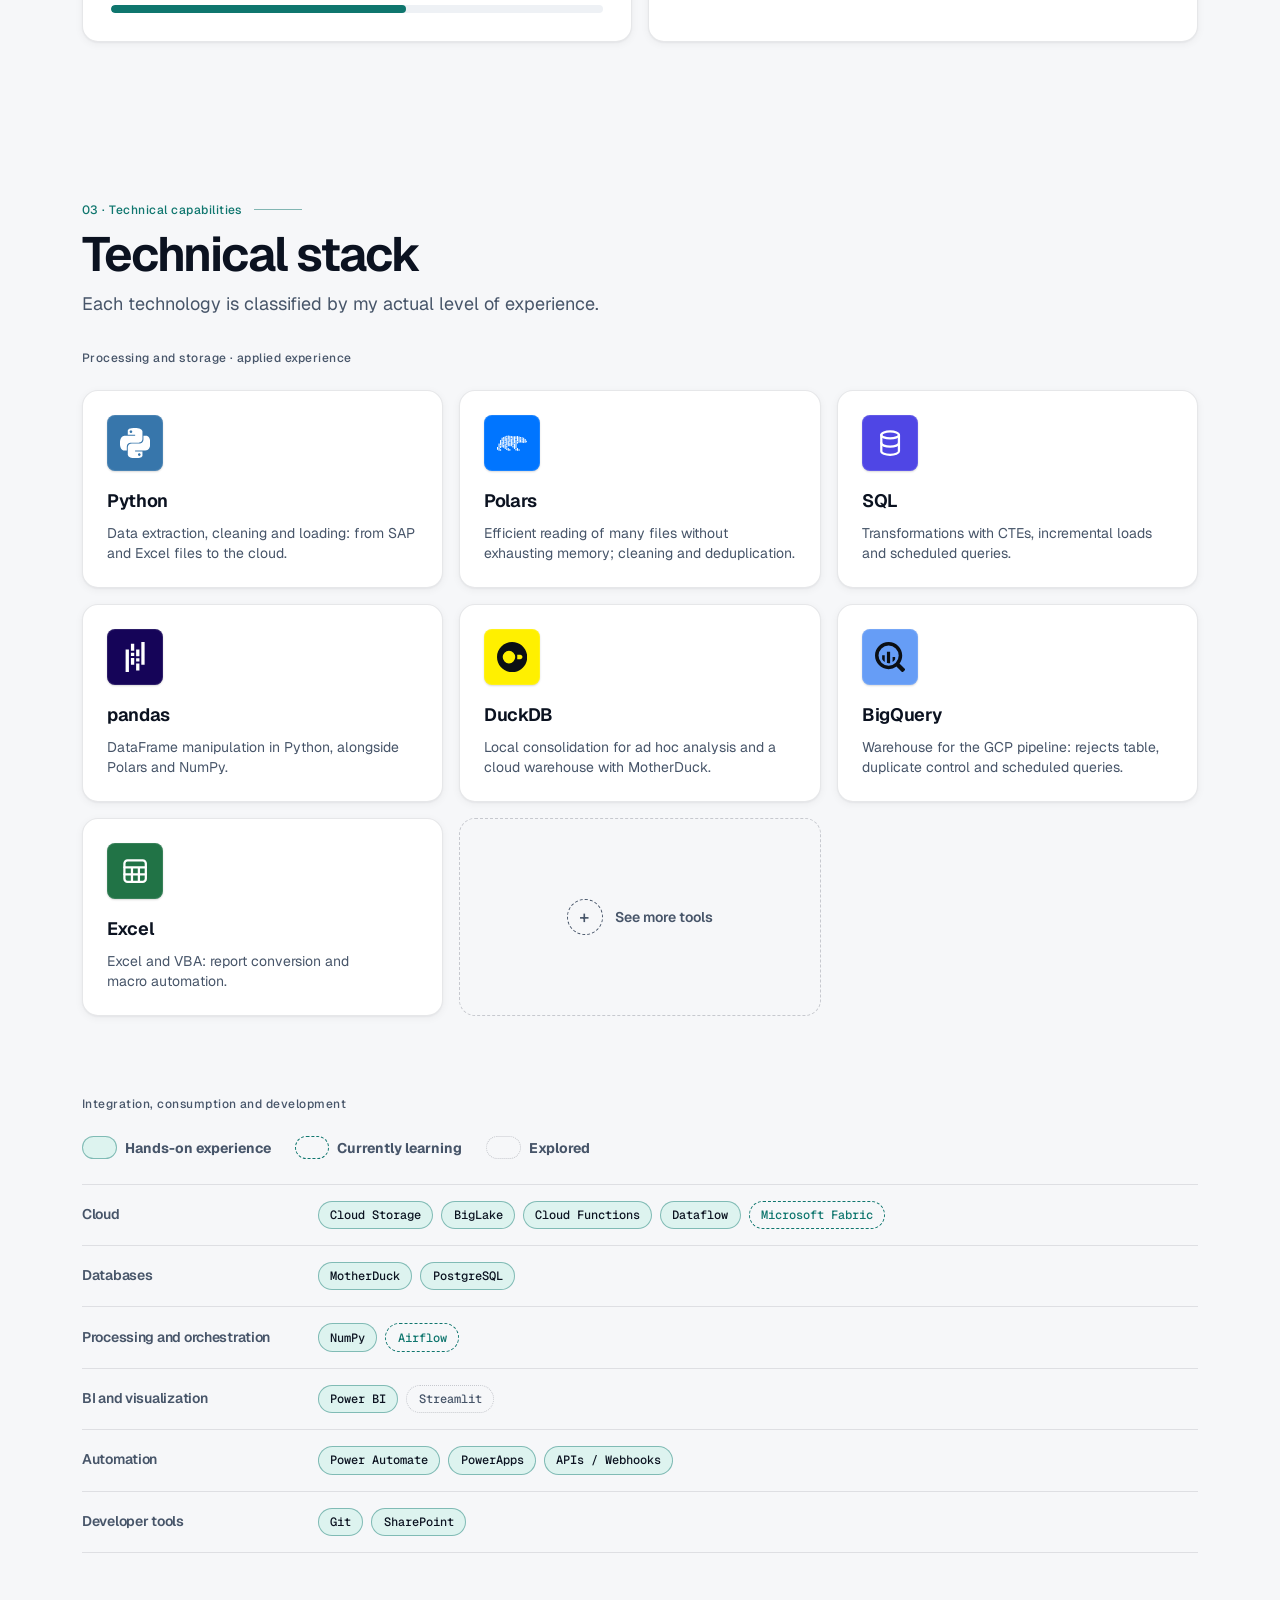
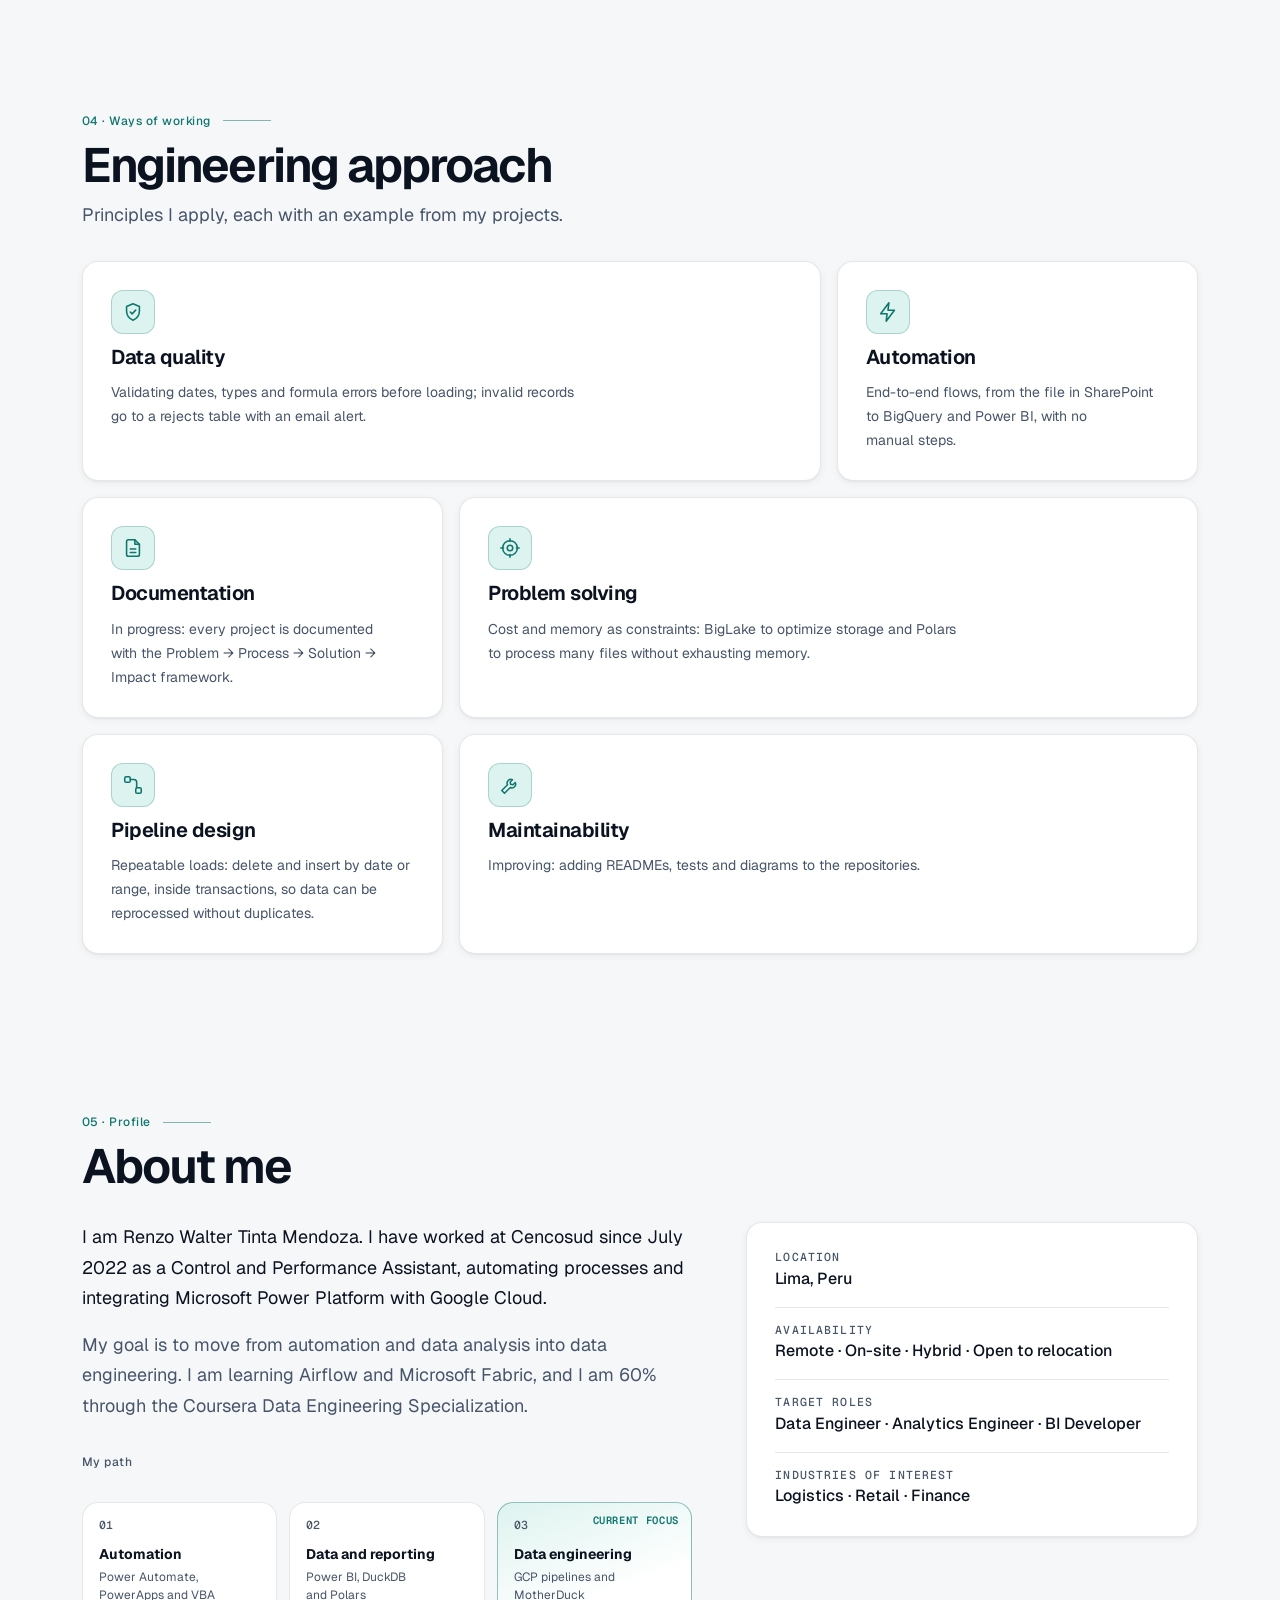
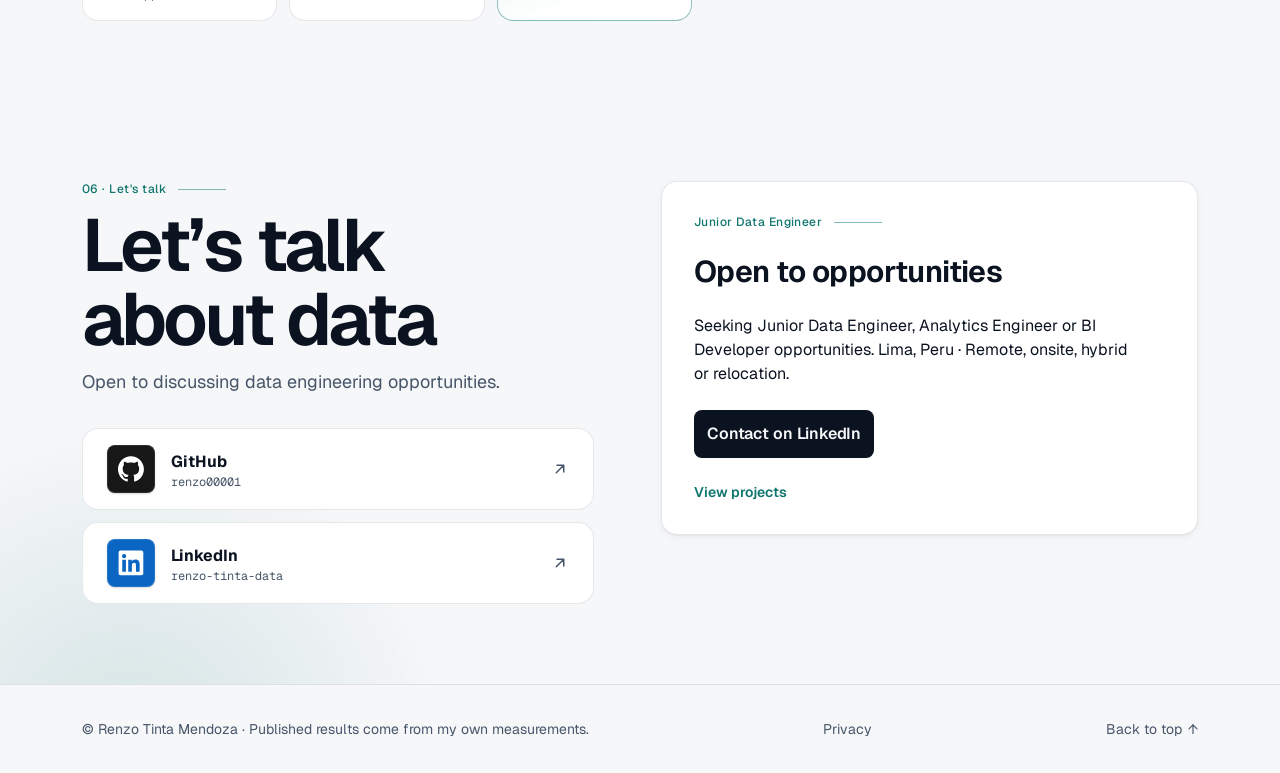
==== commit 6b5ae697: "Prepare portfolio for publication" ====
--- a/index.html
+++ b/index.html
@@ -5,8 +5,16 @@
 <meta name="viewport" content="width=device-width, initial-scale=1">
 <title>Renzo Tinta · Junior Data Engineer</title>
 <meta name="description" content="Portafolio de Renzo Tinta, Junior Data Engineer: pipelines en GCP, plataforma de datos con DuckDB/MotherDuck y automatización con Power Platform.">
+<meta property="og:type" content="website">
+<meta property="og:title" content="Renzo Tinta · Junior Data Engineer">
+<meta property="og:description" content="Portafolio de Renzo Tinta, Junior Data Engineer: pipelines en GCP, plataforma de datos con DuckDB/MotherDuck y automatización con Power Platform.">
+<meta property="og:image" content="assets/images/social-card.png">
+<meta property="og:image:width" content="1200">
+<meta property="og:image:height" content="630">
+<meta property="og:image:alt" content="Renzo Tinta · Junior Data Engineer · Pipelines en producción">
+<meta name="twitter:card" content="summary_large_image">
 <meta name="color-scheme" content="light dark">
-<meta name="theme-color" content="#07090D" media="(prefers-color-scheme: dark)">
+<meta name="theme-color" content="#181818" media="(prefers-color-scheme: dark)">
 <meta name="theme-color" content="#F6F7F9" media="(prefers-color-scheme: light)">
 <script>
   (function () {
@@ -21,8 +29,11 @@
 <link rel="icon" href="data:image/svg+xml,%3Csvg xmlns='http://www.w3.org/2000/svg' viewBox='0 0 32 32'%3E%3Crect width='32' height='32' rx='9' fill='%230F766E'/%3E%3Ctext x='16' y='21' text-anchor='middle' font-family='monospace' font-size='14' font-weight='700' fill='white'%3E%3E_%3C/text%3E%3C/svg%3E">
 <link rel="preconnect" href="https://fonts.googleapis.com">
 <link rel="preconnect" href="https://fonts.gstatic.com" crossorigin>
-<link rel="stylesheet" href="https://fonts.googleapis.com/css2?family=Geist:wght@400..700&family=Geist+Mono:wght@400..600&family=Instrument+Serif:ital@1&display=swap">
+<link rel="stylesheet" href="https://fonts.googleapis.com/css2?family=Geist:wght@400..700&family=Geist+Mono:wght@400..600&display=swap">
 <link rel="stylesheet" href="assets/css/styles.css">
+<link rel="stylesheet" href="assets/css/refinements.css">
+<link rel="stylesheet" href="assets/css/data-motion.css">
+<link rel="stylesheet" href="assets/css/ambient-network.css">
 </head>
 <body>
 <a class="skip-link" href="#main" data-i18n="skip">Saltar al contenido</a>
@@ -33,11 +44,10 @@
     <a class="brand" href="#top"><span class="brand-mark" aria-hidden="true">&gt;_</span><span data-i18n="brand">Renzo Tinta</span></a>
     <nav class="nav" id="site-nav" aria-label="Principal" data-i18n-aria="nav_label" data-spy>
       <span class="nav-indicator" aria-hidden="true"></span>
+      <a href="#projects" data-i18n="nav_projects">Proyectos</a>
+      <a href="#experience" data-i18n="nav_experience">Experiencia</a>
+      <a href="#stack" data-i18n="nav_stack">Stack</a>
       <a href="#about" data-i18n="nav_about">Sobre mí</a>
-      <a href="#stack" data-i18n="nav_stack">Stack</a>
-      <a href="#projects" data-i18n="nav_projects">Proyectos</a>
-      <a href="#approach" data-i18n="nav_approach">Enfoque</a>
-      <a href="#experience" data-i18n="nav_experience">Experiencia</a>
       <a href="#contact" data-i18n="nav_contact">Contacto</a>
     </nav>
     <div class="controls">
@@ -60,49 +70,28 @@
   <!-- HERO -->
   <section class="hero" id="top" aria-labelledby="hero-title">
     <div class="hero-grid-bg" aria-hidden="true"></div>
-    <canvas class="hero-flow" id="hero-flow" aria-hidden="true"></canvas>
     <div class="container hero-inner">
       <div class="hero-copy">
         <p class="status-pill" data-reveal="hero"><span class="pulse" aria-hidden="true"></span><span data-i18n="hero_status">Abierto a oportunidades · Lima, Perú</span></p>
-        <h1 class="hero-title" id="hero-title" data-i18n="hero_name">Renzo Walter Tinta Mendoza</h1>
+        <h1 class="hero-title" id="hero-title" data-i18n="hero_name">Renzo Tinta</h1>
         <p class="hero-role" data-reveal="hero"><span class="role-tag" data-i18n="hero_role">Junior Data Engineer</span></p>
-        <p class="hero-lead" data-reveal="hero" data-i18n="hero_lead">Automatizo procesos operativos y construyo pipelines de datos entre Microsoft Power Platform y Google Cloud. Mi foco: pasar del análisis y la automatización <em>a la ingeniería de datos</em>.</p>
+        <p class="hero-lead" data-reveal="hero" data-i18n="hero_lead">Construyo pipelines que conectan procesos operativos con plataformas de datos. Experiencia aplicada en Google Cloud, Python, SQL y DuckDB/MotherDuck.</p>
         <div class="hero-actions" data-reveal="hero">
-          <a class="btn btn--primary" href="#projects" data-magnetic><span data-i18n="cta_projects">Ver proyectos</span><svg class="arrow" viewBox="0 0 24 24" fill="none" stroke="currentColor" stroke-width="2" stroke-linecap="round" stroke-linejoin="round" aria-hidden="true"><path d="M5 12h14M13 6l6 6-6 6"/></svg></a>
-          <a class="btn" href="https://github.com/renzo00001" target="_blank" rel="noopener"><span class="tile tile--xs" data-icon="github"></span>GitHub</a>
-          <a class="btn" href="https://www.linkedin.com/in/renzo-tinta-data/" target="_blank" rel="noopener"><span class="tile tile--xs" data-icon="linkedin"></span>LinkedIn</a>
+          <a class="btn btn--primary" href="#projects" ><span data-i18n="cta_projects">Ver proyectos</span><svg class="arrow" viewBox="0 0 24 24" fill="none" stroke="currentColor" stroke-width="2" stroke-linecap="round" stroke-linejoin="round" aria-hidden="true"><path d="M5 12h14M13 6l6 6-6 6"/></svg></a>
+          <a class="text-link" href="https://github.com/renzo00001" target="_blank" rel="noopener"><span class="tile tile--xs" data-icon="github"></span>GitHub</a>
+          <a class="text-link" href="https://www.linkedin.com/in/renzo-tinta-data/" target="_blank" rel="noopener"><span class="tile tile--xs" data-icon="linkedin"></span>LinkedIn</a>
         </div>
-      </div>
-
-      <!-- Órbita: herramientas principales alrededor del avatar (decorativa; el listado accesible está en Stack) -->
-      <div class="hero-visual" aria-hidden="true" data-reveal="hero">
-        <div class="orbit">
-          <div class="orbit-ring"></div>
-          <div class="orbit-ring orbit-ring--inner"></div>
-          <div class="orbit-track">
-            <span class="orbit-item" style="--i:0"><span class="orbit-inner"><span class="tile tile--md" data-icon="python"></span><span class="orbit-label">Python</span></span></span>
-            <span class="orbit-item" style="--i:1"><span class="orbit-inner"><span class="tile tile--md" data-icon="polars"></span><span class="orbit-label">Polars</span></span></span>
-            <span class="orbit-item" style="--i:2"><span class="orbit-inner"><span class="tile tile--md" data-icon="sql"></span><span class="orbit-label">SQL</span></span></span>
-            <span class="orbit-item" style="--i:3"><span class="orbit-inner"><span class="tile tile--md" data-icon="pandas"></span><span class="orbit-label">pandas</span></span></span>
-            <span class="orbit-item" style="--i:4"><span class="orbit-inner"><span class="tile tile--md" data-icon="duckdb"></span><span class="orbit-label">DuckDB</span></span></span>
-            <span class="orbit-item" style="--i:5"><span class="orbit-inner"><span class="tile tile--md" data-icon="bigquery"></span><span class="orbit-label">BigQuery</span></span></span>
-            <span class="orbit-item" style="--i:6"><span class="orbit-inner"><span class="tile tile--md" data-icon="excel"></span><span class="orbit-label">Excel</span></span></span>
-          </div>
-          <div class="avatar-core">
-            <svg viewBox="0 0 200 200">
-              <defs><clipPath id="av"><circle cx="100" cy="100" r="100"/></clipPath></defs>
-              <g clip-path="url(#av)">
-                <path d="M20 215c4-46 32-68 80-68s76 22 80 68z" fill="#0F766E"/>
-                <path d="M78 147l22 22 22-22z" fill="#F4F7F8"/>
-                <rect x="88" y="114" width="24" height="36" rx="10" fill="#C98F6B"/>
-                <ellipse cx="100" cy="90" rx="34" ry="38" fill="#D9A07A"/>
-                <path d="M64 86c-2-30 16-48 38-48 24 0 38 18 34 46-4-14-12-22-24-24-14 4-32 4-42 6-4 4-6 12-6 20z" fill="#1C232B"/>
-                <circle cx="87" cy="94" r="3.2" fill="#1C232B"/><circle cx="113" cy="94" r="3.2" fill="#1C232B"/>
-                <path d="M90 110q10 8 20 0" fill="none" stroke="#1C232B" stroke-width="3" stroke-linecap="round"/>
-              </g>
-            </svg>
-          </div>
-        </div>
+        <a class="hero-proof" href="projects/gcp-pipeline.html#impact" data-i18n="hero_proof">150,000 registros en 4 minutos · Ver caso GCP</a>
+      </div>
+
+      <div class="pipeline-preview card" data-reveal="hero">
+        <p class="section-index" data-i18n="visual_label">De la operación al dato</p>
+        <ol class="preview-steps">
+          <li><span class="preview-number">01</span><div><strong data-i18n="visual_input">Reportes operativos</strong><p>SAP · SharePoint · Excel</p></div></li>
+          <li><span class="preview-number">02</span><div><strong data-i18n="visual_process">Validación y transformación</strong><p>Python · Polars · SQL</p></div></li>
+          <li><span class="preview-number">03</span><div><strong data-i18n="visual_output">Datos listos para analizar</strong><p>BigQuery · MotherDuck · Power BI</p></div></li>
+        </ol>
+        <a class="text-link" href="projects/gcp-pipeline.html" data-i18n="p_arch">Ver arquitectura</a>
       </div>
     </div>
     <a class="scroll-cue" href="#results"><span data-i18n="scroll_cue">Explorar</span><i aria-hidden="true"></i></a>
@@ -113,7 +102,7 @@
     <div class="container">
       <h2 class="kpis-head" id="kpis-title" data-i18n="kpi_label">Resultados medidos</h2>
       <div class="kpi-grid" data-stagger>
-        <article class="card kpi" data-spotlight>
+        <article class="card kpi" >
           <p class="kpi-num"><span class="sr-only">150,000</span><span data-count="150000" aria-hidden="true">150,000</span></p>
           <p class="kpi-label" data-i18n="kpi1_l">registros procesados en 4 minutos</p>
           <p class="kpi-note" data-i18n="kpi1_c">Pipeline en GCP, medido desde el disparo en Power Automate hasta el fin en Cloud Functions.</p>
@@ -121,16 +110,16 @@
             <div class="dots"><i></i><i></i><i></i><i></i><i></i><i></i><i></i><i></i><i></i><i></i><i></i><i></i><i></i><i></i><i></i><i></i><i></i><i></i><i></i><i></i><i></i><i></i><i></i><i></i><i></i><i></i><i></i><i></i><i></i><i></i><i></i><i></i><i></i><i></i><i></i><i></i><i></i><i></i><i></i><i></i></div>
           </div>
         </article>
-        <article class="card kpi" data-spotlight>
+        <article class="card kpi" >
           <p class="kpi-num">−87<small>%</small></p>
           <p class="kpi-label" data-i18n="kpi2_l">tiempo de procesamiento de reportes operativos (de 2 h a 15 min)</p>
-          <p class="kpi-note" data-i18n="kpi2_c">Automatización end-to-end del pipeline en GCP.</p>
+          <p class="kpi-note" data-i18n="kpi2_c">Tiempo del proceso operativo completo. Los 4 minutos corresponden al tramo técnico de ingesta.</p>
           <div class="kpi-viz" aria-hidden="true">
             <div class="bar-row"><span data-i18n="kpi_before">Antes</span><span class="bar"><i style="--w:100%" data-bar></i></span><b>2 h</b></div>
             <div class="bar-row"><span data-i18n="kpi_now">Ahora</span><span class="bar bar--accent"><i style="--w:12.5%" data-bar data-delay=".25"></i></span><b>15 min</b></div>
           </div>
         </article>
-        <article class="card kpi" data-spotlight>
+        <article class="card kpi" >
           <p class="kpi-num">−25<small>%</small></p>
           <p class="kpi-label" data-i18n="kpi3_l">errores de registro en reportes de proveedores</p>
           <p class="kpi-note" data-i18n="kpi3_c">Medido comparando antes y después de centralizar los reportes en PowerApps.</p>
@@ -143,91 +132,19 @@
     </div>
   </section>
 
-  <!-- 01 SOBRE MÍ -->
-  <section class="section" id="about" aria-labelledby="about-title">
-    <div class="container">
-      <header class="section-head" data-reveal>
-        <p class="section-index" data-i18n="about_eyebrow">01 · Perfil</p>
-        <h2 id="about-title" data-i18n="about_title">Sobre mí</h2>
-      </header>
-      <div class="about-grid">
-        <div class="about-copy" data-reveal>
-          <p data-i18n="about_p1">Trabajo en Cencosud (retail) desde julio de 2022 como Auxiliar de Control y Desempeño, donde automatizo procesos operativos con arquitecturas híbridas que integran Microsoft Power Platform con Google Cloud.</p>
-          <p data-i18n="about_p2">Mi objetivo es evolucionar de la automatización y el análisis de datos hacia la ingeniería de datos. Estoy aprendiendo Airflow y Microsoft Fabric, y llevo un 60 % de la Especialización en Ingeniería de Datos de Coursera.</p>
-          <h3 class="sub-head" style="margin-top: var(--s-6)" data-i18n="evo_title">Mi evolución</h3>
-          <ol class="evo" data-stagger>
-            <li><strong data-i18n="evo1">Automatización</strong><span data-i18n="evo1d">Power Automate, PowerApps y VBA</span></li>
-            <li><strong data-i18n="evo2">Datos y reporting</strong><span data-i18n="evo2d">Power BI, DuckDB y Polars</span></li>
-            <li class="is-now" data-now="Enfoque actual" data-i18n-attr="data-now:evo_now"><strong data-i18n="evo3">Ingeniería de datos</strong><span data-i18n="evo3d">Pipelines en GCP y MotherDuck</span></li>
-          </ol>
-        </div>
-        <dl class="facts card" data-reveal>
-          <div><dt data-i18n="fact_loc">Ubicación</dt><dd data-i18n="fact_loc_v">Lima, Perú</dd></div>
-          <div><dt data-i18n="fact_avail">Disponibilidad</dt><dd data-i18n="fact_avail_v">Remoto · Presencial · Híbrido · Reubicación</dd></div>
-          <div><dt data-i18n="fact_target">Puestos objetivo</dt><dd data-i18n="fact_target_v">Data Engineer · Analytics Engineer · BI Developer</dd></div>
-          <div><dt data-i18n="fact_sect">Sectores de interés</dt><dd data-i18n="fact_sect_v">Logística · Retail · Finanzas</dd></div>
-        </dl>
-      </div>
-    </div>
-  </section>
-
-  <!-- 02 STACK -->
-  <section class="section" id="stack" aria-labelledby="stack-title">
-    <div class="container">
-      <header class="section-head" data-reveal>
-        <p class="section-index" data-i18n="stack_eyebrow">02 · Tecnologías</p>
-        <h2 id="stack-title" data-i18n="stack_title">Stack técnico</h2>
-        <p data-i18n="stack_intro">Cada tecnología se clasifica según el nivel de experiencia real.</p>
-      </header>
-
-      <h3 class="sub-head" data-i18n="core_title">Herramientas principales · práctica real</h3>
-      <ul class="core-grid" data-stagger>
-        <li class="card core-item" data-tilt data-spotlight><div class="core-inner"><span class="tile tile--lg" data-icon="python"></span><h4>Python</h4><p data-i18n="core_python">Extracción, limpieza y carga de datos: desde SAP y archivos Excel hasta la nube.</p></div></li>
-        <li class="card core-item" data-tilt data-spotlight><div class="core-inner"><span class="tile tile--lg" data-icon="polars"></span><h4>Polars</h4><p data-i18n="core_polars">Lectura eficiente de múltiples archivos sin saturar memoria; limpieza y deduplicación.</p></div></li>
-        <li class="card core-item" data-tilt data-spotlight><div class="core-inner"><span class="tile tile--lg" data-icon="sql"></span><h4>SQL</h4><p data-i18n="core_sql">Transformaciones con CTEs, cargas incrementales y consultas programadas.</p></div></li>
-        <li class="card core-item" data-tilt data-spotlight><div class="core-inner"><span class="tile tile--lg" data-icon="pandas"></span><h4>pandas</h4><p data-i18n="core_pandas">Manipulación de DataFrames en Python, junto a Polars y NumPy.</p></div></li>
-        <li class="card core-item" data-tilt data-spotlight><div class="core-inner"><span class="tile tile--lg" data-icon="duckdb"></span><h4>DuckDB</h4><p data-i18n="core_duckdb">Consolidación local para análisis ad hoc y almacén en la nube con MotherDuck.</p></div></li>
-        <li class="card core-item" data-tilt data-spotlight><div class="core-inner"><span class="tile tile--lg" data-icon="bigquery"></span><h4>BigQuery</h4><p data-i18n="core_bigquery">Almacén del pipeline en GCP: tabla de rechazos, control de duplicados y consultas programadas.</p></div></li>
-        <li class="card core-item" data-tilt data-spotlight><div class="core-inner"><span class="tile tile--lg" data-icon="excel"></span><h4>Excel</h4><p data-i18n="core_excel">Excel y VBA: conversión de reportes y automatización con macros.</p></div></li>
-        <li class="card core-item core-more"><a href="#more-tools"><span class="core-more-plus" aria-hidden="true">+</span><span data-i18n="core_more">Ver más herramientas</span></a></li>
-      </ul>
-
-      <h3 class="sub-head" id="more-tools" data-i18n="eco_title">Más herramientas</h3>
-      <div class="legend" aria-label="Leyenda" data-i18n-aria="legend_label">
-        <span><i class="chip chip--practice" aria-hidden="true">&nbsp;</i> <b data-i18n="lg_practice">Práctica real</b></span>
-        <span><i class="chip chip--learning" aria-hidden="true">&nbsp;</i> <b data-i18n="lg_learning">En aprendizaje</b></span>
-        <span><i class="chip chip--explored" aria-hidden="true">&nbsp;</i> <b data-i18n="lg_explored">Explorada</b></span>
-      </div>
-      <div class="eco" data-stagger>
-        <div class="eco-row"><h4 data-i18n="cat_cloud">Cloud</h4>
-          <div class="chips"><span class="chip chip--practice">Cloud Storage</span><span class="chip chip--practice">BigLake</span><span class="chip chip--practice">Cloud Functions</span><span class="chip chip--practice">Dataflow</span><span class="chip chip--learning">Microsoft Fabric</span></div></div>
-        <div class="eco-row"><h4 data-i18n="cat_db">Bases de datos</h4>
-          <div class="chips"><span class="chip chip--practice">MotherDuck</span><span class="chip chip--practice">PostgreSQL</span></div></div>
-        <div class="eco-row"><h4 data-i18n="cat_proc">Procesamiento y orquestación</h4>
-          <div class="chips"><span class="chip chip--practice">NumPy</span><span class="chip chip--learning">Airflow</span></div></div>
-        <div class="eco-row"><h4 data-i18n="cat_bi">BI y visualización</h4>
-          <div class="chips"><span class="chip chip--practice">Power BI</span><span class="chip chip--explored">Streamlit</span></div></div>
-        <div class="eco-row"><h4 data-i18n="cat_auto">Automatización</h4>
-          <div class="chips"><span class="chip chip--practice">Power Automate</span><span class="chip chip--practice">PowerApps</span><span class="chip chip--practice">APIs / Webhooks</span></div></div>
-        <div class="eco-row"><h4 data-i18n="cat_dev">Herramientas de desarrollo</h4>
-          <div class="chips"><span class="chip chip--practice">Git</span><span class="chip chip--practice">SharePoint</span></div></div>
-      </div>
-    </div>
-  </section>
-
   <!-- 03 PROYECTOS -->
   <section class="section" id="projects" aria-labelledby="projects-title">
     <div class="container">
       <header class="section-head" data-reveal>
-        <p class="section-index" data-i18n="proj_eyebrow">03 · Trabajo destacado</p>
+        <p class="section-index" data-i18n="proj_eyebrow">01 · Trabajo destacado</p>
         <h2 id="projects-title" data-i18n="proj_title">Proyectos destacados</h2>
-        <p data-i18n="proj_intro">Cada proyecto tiene su propia hoja con el problema, el proceso, la solución, la arquitectura y el impacto.</p>
+        <p data-i18n="proj_intro">Dos casos en producción: el problema, mi contribución y los resultados.</p>
       </header>
       <div class="projects-grid" data-stagger>
-        <article class="card project-card" data-spotlight aria-labelledby="pa-title">
+        <article class="card project-card"  aria-labelledby="pa-title">
           <div class="project-top"><span class="project-index">01</span><span class="badge badge--ok" data-i18n="st_ok">Implementado y verificado</span></div>
-          <h3 id="pa-title"><a href="projects/gcp-pipeline.html" data-i18n="pa_title">Pipeline de datos en GCP</a></h3>
-          <p data-i18n="pa_sum">Automatiza la ingesta de un reporte operativo que se genera 4 veces al día: desde SharePoint hasta BigQuery, con control de duplicados, tabla de rechazos y aviso por correo. Consultas programadas mantienen actualizado el dashboard. En producción en Cencosud.</p>
+          <h3 id="pa-title"><a href="projects/gcp-pipeline.html" data-i18n="pa_title">Pipeline operativo en Google Cloud</a></h3>
+          <p data-i18n="pa_sum">Ingesta de reportes de SharePoint a BigQuery con validaciones y control de duplicados. En producción en Cencosud: 150,000 registros procesados en 4 minutos.</p>
           <ol class="chain" aria-label="Flujo del pipeline" data-i18n-aria="pa_chain_label">
             <li><span class="tile tile--sm" data-icon="excel"></span><span class="chain-label">Excel + VBA</span></li>
             <li><span class="tile tile--sm" data-icon="powerautomate"></span><span class="chain-label">Power Automate</span></li>
@@ -240,13 +157,13 @@
             <div><dt data-i18n="pa_m1_t">Registros procesados</dt><dd data-i18n="pa_m1_v">150,000 en 4 min</dd></div>
             <div><dt data-i18n="pa_m2_t">Reportes operativos</dt><dd data-i18n="pa_m2_v">2 h → 15 min</dd></div>
           </dl>
-          <a class="btn btn--primary" href="projects/gcp-pipeline.html" data-magnetic><span data-i18n="p_case">Ver caso de estudio</span><svg class="arrow" viewBox="0 0 24 24" fill="none" stroke="currentColor" stroke-width="2" stroke-linecap="round" stroke-linejoin="round" aria-hidden="true"><path d="M5 12h14M13 6l6 6-6 6"/></svg></a>
-        </article>
-
-        <article class="card project-card" data-spotlight aria-labelledby="pb-title">
+          <a class="btn btn--primary" href="projects/gcp-pipeline.html" ><span data-i18n="p_case">Ver caso de estudio</span><svg class="arrow" viewBox="0 0 24 24" fill="none" stroke="currentColor" stroke-width="2" stroke-linecap="round" stroke-linejoin="round" aria-hidden="true"><path d="M5 12h14M13 6l6 6-6 6"/></svg></a>
+        </article>
+
+        <article class="card project-card"  aria-labelledby="pb-title">
           <div class="project-top"><span class="project-index">02</span><span class="badge badge--ok" data-i18n="st_prod">En producción</span></div>
-          <h3 id="pb-title"><a href="projects/sap-motherduck-pipeline.html" data-i18n="pb_title">Pipeline de datos de SAP a MotherDuck con extracción paralela</a></h3>
-          <p data-i18n="pb_sum">Automatiza la descarga de 7 reportes de SAP en sesiones paralelas, carga los datos en MotherDuck con transacciones y validaciones, y genera la proyección operativa diaria que consume un dashboard en Streamlit.</p>
+          <h3 id="pb-title"><a href="projects/sap-motherduck-pipeline.html" data-i18n="pb_title">De SAP a MotherDuck</a></h3>
+          <p data-i18n="pb_sum">Extracción de 7 reportes de SAP, cargas validadas en MotherDuck y una proyección diaria en Streamlit. Ejecución aproximada: de 30 a 5 minutos.</p>
           <ol class="chain" aria-label="Flujo del pipeline" data-i18n-aria="pb_chain_label">
             <li><span class="tile tile--sm" data-icon="sap"></span><span class="chain-label">SAP</span></li>
             <li><span class="tile tile--sm" data-icon="python"></span><span class="chain-label">Python</span></li>
@@ -258,54 +175,20 @@
             <div><dt data-i18n="pb_m1_t">En uso por</dt><dd data-i18n="pb_m1_v">Non Food y Supply Chain</dd></div>
             <div><dt data-i18n="pb_m2_t">Tiempo por ejecución</dt><dd data-i18n="pb_m2_v">~30 min → ~5 min</dd></div>
           </dl>
-          <a class="btn btn--primary" href="projects/sap-motherduck-pipeline.html" data-magnetic><span data-i18n="p_case">Ver caso de estudio</span><svg class="arrow" viewBox="0 0 24 24" fill="none" stroke="currentColor" stroke-width="2" stroke-linecap="round" stroke-linejoin="round" aria-hidden="true"><path d="M5 12h14M13 6l6 6-6 6"/></svg></a>
-        </article>
-      </div>
-    </div>
-  </section>
-
-  <!-- 04 ENFOQUE -->
-  <section class="section" id="approach" aria-labelledby="approach-title">
-    <div class="container">
-      <header class="section-head" data-reveal>
-        <p class="section-index" data-i18n="ap_eyebrow">04 · Forma de trabajar</p>
-        <h2 id="approach-title" data-i18n="ap_title">Enfoque de ingeniería</h2>
-        <p data-i18n="ap_intro">Principios que aplico, cada uno con un ejemplo de mis proyectos.</p>
-      </header>
-      <div class="bento" data-stagger>
-        <article class="card" data-spotlight>
-          <span class="glyph" aria-hidden="true"><svg viewBox="0 0 24 24"><path pathLength="100" d="M12 3l7 3v5c0 4.5-3 8.3-7 10-4-1.7-7-5.5-7-10V6l7-3z"/><path pathLength="100" d="M9 12l2 2 4-4"/></svg></span>
-          <h3 data-i18n="ap1">Calidad de datos</h3><p data-i18n="ap1d">Validación de fechas, tipos y errores de fórmulas antes de cargar; los registros inválidos van a una tabla de rechazos con aviso por correo.</p>
-        </article>
-        <article class="card" data-spotlight>
-          <span class="glyph" aria-hidden="true"><svg viewBox="0 0 24 24"><path pathLength="100" d="M13 2 4 14h7l-1 8 9-12h-7l1-8z"/></svg></span>
-          <h3 data-i18n="ap2">Automatización</h3><p data-i18n="ap2d">Flujos de punta a punta, del archivo en SharePoint hasta BigQuery y Power BI, sin pasos manuales.</p>
-        </article>
-        <article class="card" data-spotlight>
-          <span class="glyph" aria-hidden="true"><svg viewBox="0 0 24 24"><path pathLength="100" d="M14 3H7a2 2 0 0 0-2 2v14a2 2 0 0 0 2 2h10a2 2 0 0 0 2-2V8l-5-5z"/><path pathLength="100" d="M14 3v5h5M9 13h6M9 17h6"/></svg></span>
-          <h3 data-i18n="ap3">Documentación</h3><p data-i18n="ap3d">En progreso: cada proyecto se documenta con el marco Problema → Proceso → Solución → Impacto.</p>
-        </article>
-        <article class="card" data-spotlight>
-          <span class="glyph" aria-hidden="true"><svg viewBox="0 0 24 24"><circle pathLength="100" cx="12" cy="12" r="8"/><circle pathLength="100" cx="12" cy="12" r="3"/><path pathLength="100" d="M12 2v3M12 19v3M2 12h3M19 12h3"/></svg></span>
-          <h3 data-i18n="ap4">Resolución de problemas</h3><p data-i18n="ap4d">Costo y memoria como restricciones: BigLake para optimizar el almacenamiento y Polars para procesar varios archivos sin saturar memoria.</p>
-        </article>
-        <article class="card" data-spotlight>
-          <span class="glyph" aria-hidden="true"><svg viewBox="0 0 24 24"><rect pathLength="100" x="3" y="3" width="6" height="6" rx="1.5"/><rect pathLength="100" x="15" y="15" width="6" height="6" rx="1.5"/><path pathLength="100" d="M9 6h4a3 3 0 0 1 3 3v6"/></svg></span>
-          <h3 data-i18n="ap5">Diseño de pipelines</h3><p data-i18n="ap5d">Cargas repetibles: borrar e insertar por fecha o rango, dentro de transacciones, para poder reprocesar sin duplicar.</p>
-        </article>
-        <article class="card" data-spotlight>
-          <span class="glyph" aria-hidden="true"><svg viewBox="0 0 24 24"><path pathLength="100" d="M14.7 6.3a4 4 0 0 0-5.4 5.4L3 18l3 3 6.3-6.3a4 4 0 0 0 5.4-5.4l-2.5 2.5-2.5-.5-.5-2.5 2.5-2.5z"/></svg></span>
-          <h3 data-i18n="ap6">Mantenibilidad</h3><p data-i18n="ap6d">En mejora: agregar README, pruebas y diagramas a los repositorios.</p>
-        </article>
-      </div>
-    </div>
-  </section>
-
+          <a class="btn btn--primary" href="projects/sap-motherduck-pipeline.html" ><span data-i18n="p_case">Ver caso de estudio</span><svg class="arrow" viewBox="0 0 24 24" fill="none" stroke="currentColor" stroke-width="2" stroke-linecap="round" stroke-linejoin="round" aria-hidden="true"><path d="M5 12h14M13 6l6 6-6 6"/></svg></a>
+        </article>
+      </div>
+    </div>
+  </section>
+
+  <section class="tagline-section section" aria-label="Enfoque">
+    <div class="container"><p class="tagline"><span data-i18n="tagline_a">Del reporte operativo</span><br><span data-i18n="tagline_b">a datos listos para decidir.</span></p></div>
+  </section>
   <!-- 05 EXPERIENCIA -->
   <section class="section" id="experience" aria-labelledby="exp-title">
     <div class="container">
       <header class="section-head" data-reveal>
-        <p class="section-index" data-i18n="exp_eyebrow">05 · Trayectoria</p>
+        <p class="section-index" data-i18n="exp_eyebrow">02 · Trayectoria</p>
         <h2 id="exp-title" data-i18n="exp_title">Experiencia</h2>
         <p data-i18n="exp_intro">Actividades separadas en automatización, reporting y datos.</p>
       </header>
@@ -357,13 +240,122 @@
     </div>
   </section>
 
+  <!-- 02 STACK -->
+  <section class="section" id="stack" aria-labelledby="stack-title">
+    <div class="container">
+      <header class="section-head" data-reveal>
+        <p class="section-index" data-i18n="stack_eyebrow">03 · Capacidades técnicas</p>
+        <h2 id="stack-title" data-i18n="stack_title">Stack técnico</h2>
+        <p data-i18n="stack_intro">Cada tecnología se clasifica según el nivel de experiencia real.</p>
+      </header>
+
+      <h3 class="sub-head" data-i18n="core_title">Procesamiento y almacenamiento · práctica real</h3>
+      <ul class="core-grid" data-stagger>
+        <li class="card core-item"  ><div class="core-inner"><span class="tile tile--lg" data-icon="python"></span><h4>Python</h4><p data-i18n="core_python">Extracción, limpieza y carga de datos: desde SAP y archivos Excel hasta la nube.</p></div></li>
+        <li class="card core-item"  ><div class="core-inner"><span class="tile tile--lg" data-icon="polars"></span><h4>Polars</h4><p data-i18n="core_polars">Lectura eficiente de múltiples archivos sin saturar memoria; limpieza y deduplicación.</p></div></li>
+        <li class="card core-item"  ><div class="core-inner"><span class="tile tile--lg" data-icon="sql"></span><h4>SQL</h4><p data-i18n="core_sql">Transformaciones con CTEs, cargas incrementales y consultas programadas.</p></div></li>
+        <li class="card core-item"  ><div class="core-inner"><span class="tile tile--lg" data-icon="pandas"></span><h4>pandas</h4><p data-i18n="core_pandas">Manipulación de DataFrames en Python, junto a Polars y NumPy.</p></div></li>
+        <li class="card core-item"  ><div class="core-inner"><span class="tile tile--lg" data-icon="duckdb"></span><h4>DuckDB</h4><p data-i18n="core_duckdb">Consolidación local para análisis ad hoc y almacén en la nube con MotherDuck.</p></div></li>
+        <li class="card core-item"  ><div class="core-inner"><span class="tile tile--lg" data-icon="bigquery"></span><h4>BigQuery</h4><p data-i18n="core_bigquery">Almacén del pipeline en GCP: tabla de rechazos, control de duplicados y consultas programadas.</p></div></li>
+        <li class="card core-item"  ><div class="core-inner"><span class="tile tile--lg" data-icon="excel"></span><h4>Excel</h4><p data-i18n="core_excel">Excel y VBA: conversión de reportes y automatización con macros.</p></div></li>
+        <li class="card core-item core-more"><a href="#more-tools"><span class="core-more-plus" aria-hidden="true">+</span><span data-i18n="core_more">Ver más herramientas</span></a></li>
+      </ul>
+
+      <h3 class="sub-head" id="more-tools" data-i18n="eco_title">Integración, consumo y desarrollo</h3>
+      <div class="legend" aria-label="Leyenda" data-i18n-aria="legend_label">
+        <span><i class="chip chip--practice" aria-hidden="true">&nbsp;</i> <b data-i18n="lg_practice">Práctica real</b></span>
+        <span><i class="chip chip--learning" aria-hidden="true">&nbsp;</i> <b data-i18n="lg_learning">En aprendizaje</b></span>
+        <span><i class="chip chip--explored" aria-hidden="true">&nbsp;</i> <b data-i18n="lg_explored">Explorada</b></span>
+      </div>
+      <div class="eco" data-stagger>
+        <div class="eco-row"><h4 data-i18n="cat_cloud">Cloud</h4>
+          <div class="chips"><span class="chip chip--practice">Cloud Storage</span><span class="chip chip--practice">BigLake</span><span class="chip chip--practice">Cloud Functions</span><span class="chip chip--practice">Dataflow</span><span class="chip chip--learning">Microsoft Fabric</span></div></div>
+        <div class="eco-row"><h4 data-i18n="cat_db">Bases de datos</h4>
+          <div class="chips"><span class="chip chip--practice">MotherDuck</span><span class="chip chip--practice">PostgreSQL</span></div></div>
+        <div class="eco-row"><h4 data-i18n="cat_proc">Procesamiento y orquestación</h4>
+          <div class="chips"><span class="chip chip--practice">NumPy</span><span class="chip chip--learning">Airflow</span></div></div>
+        <div class="eco-row"><h4 data-i18n="cat_bi">BI y visualización</h4>
+          <div class="chips"><span class="chip chip--practice">Power BI</span><span class="chip chip--explored">Streamlit</span></div></div>
+        <div class="eco-row"><h4 data-i18n="cat_auto">Automatización</h4>
+          <div class="chips"><span class="chip chip--practice">Power Automate</span><span class="chip chip--practice">PowerApps</span><span class="chip chip--practice">APIs / Webhooks</span></div></div>
+        <div class="eco-row"><h4 data-i18n="cat_dev">Herramientas de desarrollo</h4>
+          <div class="chips"><span class="chip chip--practice">Git</span><span class="chip chip--practice">SharePoint</span></div></div>
+      </div>
+    </div>
+  </section>
+
+  <!-- 04 ENFOQUE -->
+  <section class="section" id="approach" aria-labelledby="approach-title">
+    <div class="container">
+      <header class="section-head" data-reveal>
+        <p class="section-index" data-i18n="ap_eyebrow">04 · Forma de trabajar</p>
+        <h2 id="approach-title" data-i18n="ap_title">Enfoque de ingeniería</h2>
+        <p data-i18n="ap_intro">Principios que aplico, cada uno con un ejemplo de mis proyectos.</p>
+      </header>
+      <div class="bento" data-stagger>
+        <article class="card" >
+          <span class="glyph" aria-hidden="true"><svg viewBox="0 0 24 24"><path pathLength="100" d="M12 3l7 3v5c0 4.5-3 8.3-7 10-4-1.7-7-5.5-7-10V6l7-3z"/><path pathLength="100" d="M9 12l2 2 4-4"/></svg></span>
+          <h3 data-i18n="ap1">Calidad de datos</h3><p data-i18n="ap1d">Validación de fechas, tipos y errores de fórmulas antes de cargar; los registros inválidos van a una tabla de rechazos con aviso por correo.</p>
+        </article>
+        <article class="card" >
+          <span class="glyph" aria-hidden="true"><svg viewBox="0 0 24 24"><path pathLength="100" d="M13 2 4 14h7l-1 8 9-12h-7l1-8z"/></svg></span>
+          <h3 data-i18n="ap2">Automatización</h3><p data-i18n="ap2d">Flujos de punta a punta, del archivo en SharePoint hasta BigQuery y Power BI, sin pasos manuales.</p>
+        </article>
+        <article class="card" >
+          <span class="glyph" aria-hidden="true"><svg viewBox="0 0 24 24"><path pathLength="100" d="M14 3H7a2 2 0 0 0-2 2v14a2 2 0 0 0 2 2h10a2 2 0 0 0 2-2V8l-5-5z"/><path pathLength="100" d="M14 3v5h5M9 13h6M9 17h6"/></svg></span>
+          <h3 data-i18n="ap3">Documentación</h3><p data-i18n="ap3d">En progreso: cada proyecto se documenta con el marco Problema → Proceso → Solución → Impacto.</p>
+        </article>
+        <article class="card" >
+          <span class="glyph" aria-hidden="true"><svg viewBox="0 0 24 24"><circle pathLength="100" cx="12" cy="12" r="8"/><circle pathLength="100" cx="12" cy="12" r="3"/><path pathLength="100" d="M12 2v3M12 19v3M2 12h3M19 12h3"/></svg></span>
+          <h3 data-i18n="ap4">Resolución de problemas</h3><p data-i18n="ap4d">Costo y memoria como restricciones: BigLake para optimizar el almacenamiento y Polars para procesar varios archivos sin saturar memoria.</p>
+        </article>
+        <article class="card" >
+          <span class="glyph" aria-hidden="true"><svg viewBox="0 0 24 24"><rect pathLength="100" x="3" y="3" width="6" height="6" rx="1.5"/><rect pathLength="100" x="15" y="15" width="6" height="6" rx="1.5"/><path pathLength="100" d="M9 6h4a3 3 0 0 1 3 3v6"/></svg></span>
+          <h3 data-i18n="ap5">Diseño de pipelines</h3><p data-i18n="ap5d">Cargas repetibles: borrar e insertar por fecha o rango, dentro de transacciones, para poder reprocesar sin duplicar.</p>
+        </article>
+        <article class="card" >
+          <span class="glyph" aria-hidden="true"><svg viewBox="0 0 24 24"><path pathLength="100" d="M14.7 6.3a4 4 0 0 0-5.4 5.4L3 18l3 3 6.3-6.3a4 4 0 0 0 5.4-5.4l-2.5 2.5-2.5-.5-.5-2.5 2.5-2.5z"/></svg></span>
+          <h3 data-i18n="ap6">Mantenibilidad</h3><p data-i18n="ap6d">En mejora: agregar README, pruebas y diagramas a los repositorios.</p>
+        </article>
+      </div>
+    </div>
+  </section>
+
+  <!-- 01 SOBRE MÍ -->
+  <section class="section" id="about" aria-labelledby="about-title">
+    <div class="container">
+      <header class="section-head" data-reveal>
+        <p class="section-index" data-i18n="about_eyebrow">05 · Perfil</p>
+        <h2 id="about-title" data-i18n="about_title">Sobre mí</h2>
+      </header>
+      <div class="about-grid">
+        <div class="about-copy" data-reveal>
+          <p data-i18n="about_p1">Soy Renzo Walter Tinta Mendoza. Trabajo en Cencosud desde julio de 2022 como Auxiliar de Control y Desempeño, donde automatizo procesos e integro Microsoft Power Platform con Google Cloud.</p>
+          <p data-i18n="about_p2">Mi objetivo es evolucionar de la automatización y el análisis de datos hacia la ingeniería de datos. Estoy aprendiendo Airflow y Microsoft Fabric, y llevo un 60 % de la Especialización en Ingeniería de Datos de Coursera.</p>
+          <h3 class="sub-head" style="margin-top: var(--s-6)" data-i18n="evo_title">Mi evolución</h3>
+          <ol class="evo" data-stagger>
+            <li><strong data-i18n="evo1">Automatización</strong><span data-i18n="evo1d">Power Automate, PowerApps y VBA</span></li>
+            <li><strong data-i18n="evo2">Datos y reporting</strong><span data-i18n="evo2d">Power BI, DuckDB y Polars</span></li>
+            <li class="is-now" data-now="Enfoque actual" data-i18n-attr="data-now:evo_now"><strong data-i18n="evo3">Ingeniería de datos</strong><span data-i18n="evo3d">Pipelines en GCP y MotherDuck</span></li>
+          </ol>
+        </div>
+        <dl class="facts card" data-reveal>
+          <div><dt data-i18n="fact_loc">Ubicación</dt><dd data-i18n="fact_loc_v">Lima, Perú</dd></div>
+          <div><dt data-i18n="fact_avail">Disponibilidad</dt><dd data-i18n="fact_avail_v">Remoto · Presencial · Híbrido · Reubicación</dd></div>
+          <div><dt data-i18n="fact_target">Puestos objetivo</dt><dd data-i18n="fact_target_v">Data Engineer · Analytics Engineer · BI Developer</dd></div>
+          <div><dt data-i18n="fact_sect">Sectores de interés</dt><dd data-i18n="fact_sect_v">Logística · Retail · Finanzas</dd></div>
+        </dl>
+      </div>
+    </div>
+  </section>
+
   <!-- 06 CONTACTO -->
   <section class="section contact" id="contact" aria-labelledby="contact-title">
     <div class="container contact-grid">
       <div>
         <header class="section-head" data-reveal>
           <p class="section-index" data-i18n="ct_eyebrow">06 · Conversemos</p>
-          <h2 id="contact-title" data-i18n="ct_title">Contacto</h2>
+          <h2 id="contact-title" data-i18n="ct_title">Conversemos sobre datos</h2>
           <p data-i18n="ct_intro">Abierto a conversar sobre oportunidades en ingeniería de datos.</p>
         </header>
         <ul class="contact-links" data-stagger>
@@ -371,14 +363,13 @@
           <li><a class="contact-link" href="https://www.linkedin.com/in/renzo-tinta-data/" target="_blank" rel="noopener"><span class="tile tile--md" data-icon="linkedin"></span><span><strong>LinkedIn</strong><small>renzo-tinta-data</small></span><svg class="arrow" viewBox="0 0 24 24" fill="none" stroke="currentColor" stroke-width="2" stroke-linecap="round" stroke-linejoin="round" aria-hidden="true"><path d="M7 17 17 7M8 7h9v9"/></svg></a></li>
         </ul>
       </div>
-      <form class="form card" id="contact-form" novalidate data-reveal>
-        <label class="field"><span data-i18n="f_name">Nombre</span><input type="text" name="name" autocomplete="name" required></label>
-        <label class="field"><span data-i18n="f_email">Tu correo</span><input type="email" name="email" autocomplete="email" required></label>
-        <label class="field"><span data-i18n="f_msg">Mensaje</span><textarea name="message" required></textarea></label>
-        <input class="hp" type="text" name="_gotcha" tabindex="-1" autocomplete="off" aria-hidden="true">
-        <button class="btn btn--primary" type="submit" id="send"><span data-i18n="f_send">Enviar mensaje</span><svg class="arrow" viewBox="0 0 24 24" fill="none" stroke="currentColor" stroke-width="2" stroke-linecap="round" stroke-linejoin="round" aria-hidden="true"><path d="M5 12h14M13 6l6 6-6 6"/></svg></button>
-        <p class="form-status" id="form-status" role="status" aria-live="polite"></p>
-      </form>
+      <aside class="contact-card card" data-reveal>
+        <p class="section-index" data-i18n="hero_role">Junior Data Engineer</p>
+        <h3 data-i18n="contact_card_title">Abierto a oportunidades</h3>
+        <p data-i18n="contact_card_body">Busco oportunidades como Junior Data Engineer, Analytics Engineer o BI Developer. Lima, Perú · Remoto, presencial, híbrido o reubicación.</p>
+        <a class="btn btn--primary" href="https://www.linkedin.com/in/renzo-tinta-data/" target="_blank" rel="noopener" data-i18n="talk">Contactar por LinkedIn</a>
+        <a class="text-link" href="#projects" data-i18n="cta_projects">Ver proyectos</a>
+      </aside>
     </div>
   </section>
 </main>
@@ -386,6 +377,7 @@
 <footer>
   <div class="container footer-inner">
     <span data-i18n="footer">© Renzo Tinta Mendoza · Los resultados publicados provienen de mediciones propias.</span>
+    <a href="privacy.html" data-i18n="privacy">Privacidad</a>
     <a href="#top"><span data-i18n="back_top">Volver arriba</span> <span aria-hidden="true">↑</span></a>
   </div>
 </footer>
@@ -394,11 +386,8 @@
 <script src="assets/js/i18n/common.js"></script>
 <script src="assets/js/i18n/home.js"></script>
 <script src="assets/js/site.js"></script>
-<script src="assets/js/contact-form.js"></script>
-<script src="assets/js/hero-flow.js"></script>
-<script src="assets/vendor/gsap/gsap.min.js"></script>
-<script src="assets/vendor/gsap/ScrollTrigger.min.js"></script>
-<script src="assets/vendor/gsap/SplitText.min.js"></script>
-<script src="assets/js/motion.js"></script>
+<script src="assets/js/page-motion.js"></script>
+<script src="assets/js/ambient-network.js"></script>
+<script src="assets/js/data-motion.js"></script>
 </body>
 </html>
--- a/assets/css/styles.css
+++ b/assets/css/styles.css
@@ -31,9 +31,8 @@
   --shadow-2: 0 12px 40px -12px rgb(15 23 42 / .22);
   --sun: 0;
 
-  --font-sans: "Geist", system-ui, -apple-system, "Segoe UI", Roboto, Arial, sans-serif;
+  --font-sans: "Geist", system-ui, -apple-system, "Segoe UI", sans-serif;
   --font-mono: "Geist Mono", ui-monospace, "Cascadia Code", Consolas, monospace;
-  --font-serif: "Instrument Serif", Georgia, "Times New Roman", serif;
 
   --fs-xs: .8125rem;
   --fs-sm: .9375rem;
@@ -193,7 +192,7 @@
     background: var(--bg); visibility: hidden; opacity: 0; transform: translateY(-12px);
     transition: opacity var(--dur) var(--ease), transform var(--dur) var(--ease), visibility 0s linear var(--dur);
   }
-  .nav a { font-size: 1.5rem; font-weight: 600; letter-spacing: -.02em; padding: .7rem 0; border-radius: 0; border-bottom: 1px solid var(--line); color: var(--text); }
+  .nav a { font-size: 24px; font-weight: 600; letter-spacing: -.02em; padding: .7rem 0; border-radius: 0; border-bottom: 1px solid var(--line); color: var(--text); }
   .nav a[aria-current] { color: var(--accent); }
   .nav-indicator { display: none; }
   .nav-open .nav { visibility: visible; opacity: 1; transform: none; transition-delay: 0s; }
@@ -338,7 +337,7 @@
 }
 .role-tag::before { content: ""; width: 28px; height: 1px; background: currentColor; }
 .hero-lead { font-size: clamp(1.1rem, 1rem + .4vw, 1.3rem); line-height: 1.6; color: var(--muted); max-width: 50ch; margin-bottom: var(--s-6); }
-.hero-lead em { font-family: var(--font-serif); font-style: italic; font-size: 1.18em; color: var(--text); letter-spacing: 0; }
+.hero-lead em { font: inherit; color: var(--text); }
 .hero-actions { display: flex; flex-wrap: wrap; gap: var(--s-3); }
 .scroll-cue {
   position: absolute; left: 50%; bottom: var(--s-5); translate: -50% 0; display: grid; justify-items: center; gap: var(--s-2);
--- a/assets/css/refinements.css
+++ b/assets/css/refinements.css
@@ -0,0 +1,44 @@
+/* Shared editorial scale and progressive motion. */
+.core-inner,.core-item,.project-card,.project-metrics>div{min-width:0}
+.core-inner p,.core-inner h4,.project-metrics dd{overflow-wrap:anywhere}
+.badge{white-space:normal}
+.chain{max-width:100%}
+.project-metrics{grid-template-columns:repeat(2,minmax(0,1fr))}
+.bar--accent>i,.toc-links::after{background:var(--accent)}
+.core-inner{padding:0;grid-template-columns:1fr;gap:8px}
+.core-inner .tile{grid-row:auto;margin-bottom:8px}
+.project-card h3 a{background:none}
+.project-card h3 a:hover{text-decoration:underline}
+.chain li:not(:last-child)::after{animation:none;background:var(--accent)}
+:root{--fs-xs:.75rem;--fs-sm:.875rem;--fs-md:1rem;--fs-lg:1.125rem;--fs-h3:1.25rem;--fs-h2:3rem;--fs-hero:4.5rem;--fs-page:3.75rem;--section:80px;--r-sm:8px;--r-md:16px;--r-lg:24px;--ease:cubic-bezier(.32,.72,0,1);--ease-spring:cubic-bezier(.32,.72,0,1);--dur:700ms;--dur-fast:700ms}
+@media(prefers-color-scheme:dark){:root:not([data-theme="light"]){--bg:#181818;--bg-2:#1F1F1F;--surface:#1F1F1F;--surface-2:#272727}}
+:root[data-theme="dark"]{--bg:#181818;--bg-2:#1F1F1F;--surface:#1F1F1F;--surface-2:#272727}
+body{line-height:24px}h1,h2,h3,h4{text-wrap:balance}p,li,dd{text-wrap:pretty}.container{padding-inline:32px}
+.section-head{gap:12px;margin-bottom:32px}.section-head h2{line-height:1}.section-head>p:last-child{line-height:28px}
+.sub-head,.section-index{font:500 12px/16px var(--font-sans);letter-spacing:.04em;text-transform:none}
+.hero{min-height:0;padding-block:80px}.hero-inner{grid-template-columns:minmax(0,1.25fr) minmax(0,1fr);gap:48px}
+.hero-title{max-width:680px;line-height:1;margin-bottom:16px;background:linear-gradient(90deg,#000,#666);background-clip:text;-webkit-background-clip:text;color:transparent}
+.page-title{max-width:680px;line-height:1}.hero-role{margin-bottom:24px}.role-tag{font:600 24px/32px var(--font-sans)}
+.hero-lead,.lead{max-width:680px;font-size:18px;line-height:28px}.hero-lead em{font:inherit}.hero-actions{align-items:center;gap:24px}
+.hero-proof{display:block;margin-top:24px;font-size:14px;line-height:20px;color:var(--muted);text-decoration:none}.hero-proof:hover{color:var(--accent);text-decoration:underline}
+.text-link{display:inline-flex;align-items:center;gap:8px;font-size:14px;line-height:20px;font-weight:600;text-decoration:none}.text-link:hover{text-decoration:underline}.text-link .tile{display:none}
+.pipeline-preview{padding:32px}.preview-steps{display:grid;gap:24px;margin:32px 0}.preview-steps li{display:flex;align-items:flex-start;gap:16px}
+.preview-number{font:500 14px/20px var(--font-mono);color:var(--accent);padding-top:4px}.preview-steps strong{font-size:18px;line-height:28px;font-weight:600}.preview-steps p{font-size:14px;line-height:20px;color:var(--muted);margin:4px 0 0}
+.btn{gap:8px;padding:8px 12px;font-size:16px;line-height:24px;border-radius:8px;transition:background 700ms var(--ease),border-color 700ms var(--ease),transform 700ms var(--ease)}.btn:active{transform:scale(.98)}
+.card{border-radius:16px}.project-card{padding:32px}.project-card h3,.project-metrics dd{font-size:24px;line-height:32px}.kpi-num{font-size:48px;line-height:1}
+.core-grid{grid-template-columns:repeat(3,minmax(0,1fr))}.core-item{padding:24px}.core-item h4{font-size:18px;line-height:28px}.core-item p{font-size:14px;line-height:20px}
+.tagline-section{background:var(--surface)}.tagline{font-size:48px;line-height:1;font-weight:600;letter-spacing:-.03em;max-width:680px;margin:0;text-wrap:balance}
+.tagline-word{display:inline-block;color:var(--text);transition:opacity 800ms var(--ease)}.tagline.is-animated .tagline-word{opacity:.3}.tagline.is-animated .tagline-word.is-visible{opacity:1}
+.contact-card{padding:32px;display:flex;flex-direction:column;align-items:flex-start;gap:24px}.contact-card h3{font-size:30px;line-height:36px}.contact-card p{margin:0}
+.case-facts{display:grid;grid-template-columns:2fr 1fr;gap:24px;padding:24px;margin:32px 0 24px}.case-facts dt{font-size:12px;line-height:16px;color:var(--muted);margin-bottom:8px}.case-facts dd{margin:0;font-size:16px;line-height:24px}
+.measurement-note{max-width:680px;font-size:14px;line-height:20px}.measurement-note p{margin-top:8px;color:var(--muted)}.case-contact{padding:32px}.case-contact h2{font-size:30px;line-height:36px}
+.utility-page{min-height:70svh;padding-block:80px;max-width:760px}.utility-page h1{font-size:48px;line-height:1;margin:24px 0}.utility-page p{margin-bottom:24px}
+.site-header{top:24px;height:auto;margin:24px auto 0;width:max-content;max-width:calc(100% - 32px);border:1px solid var(--line);border-radius:9999px;background:color-mix(in srgb,var(--surface) 90%,transparent);backdrop-filter:blur(16px)}.site-header.is-scrolled{border:1px solid var(--line)}
+.header-inner{padding:8px 16px;gap:16px}.nav{border:0;background:none}.nav a{padding:8px 12px}.brand{gap:8px}.brand-mark,.progress span{background:var(--accent)}
+.hero::before,.page-hero::before,.hero-grid-bg,.scroll-cue{display:none}.pulse::after{animation:none}.tile{border-radius:8px}.footer-inner{gap:24px;flex-wrap:wrap}
+[data-enter]{transition:opacity 800ms var(--ease),transform 800ms var(--ease),filter 800ms var(--ease)}[data-enter].is-pending{opacity:0;transform:translateY(24px);filter:blur(4px)}
+@media(prefers-color-scheme:dark){:root:not([data-theme="light"]) .hero-title{background-image:linear-gradient(90deg,#FFF,#9B9B9B)}}:root[data-theme="dark"] .hero-title{background-image:linear-gradient(90deg,#FFF,#9B9B9B)}
+@media(max-width:1100px){.brand-mark{display:none}.header-inner{gap:8px}.nav a{padding:8px}}
+@media(max-width:900px){.site-header{width:calc(100% - 32px)}.header-inner{justify-content:space-between}.brand-mark{display:inline-grid}.nav{position:fixed;inset:64px -16px auto;min-height:calc(100dvh - 112px);padding:32px;border:1px solid var(--line);border-radius:24px;background:color-mix(in srgb,var(--bg) 94%,transparent);backdrop-filter:blur(48px);overflow:auto;max-height:calc(100dvh - 112px)}.nav a{padding:16px;border:0;font-size:24px;line-height:32px;opacity:0;transform:translateY(24px);transition:opacity 700ms var(--ease),transform 700ms var(--ease)}.nav-open .nav a{opacity:1;transform:none}.nav-open .nav a:nth-of-type(2){transition-delay:100ms}.nav-open .nav a:nth-of-type(3){transition-delay:150ms}.nav-open .nav a:nth-of-type(4){transition-delay:200ms}.nav-open .nav a:nth-of-type(5){transition-delay:250ms}.hero-title{font-size:60px}.hero-inner{grid-template-columns:1fr;gap:32px}.pipeline-preview{max-width:680px}}
+@media(max-width:600px){:root{--section:48px;--fs-h2:2.25rem;--fs-page:2.25rem}.container{padding-inline:16px}.hero,.utility-page{padding-block:48px}.hero-title{font-size:48px}.tagline{font-size:36px;line-height:40px}.pipeline-preview,.project-card,.contact-card,.case-contact{padding:24px}.core-grid{grid-template-columns:repeat(2,minmax(0,1fr))}.core-item{padding:16px}.case-facts{grid-template-columns:1fr;padding:24px}.glance{grid-template-columns:repeat(2,minmax(0,1fr))}.utility-page h1{font-size:36px;line-height:40px}}
+@media(prefers-reduced-motion:reduce){*,*::before,*::after{scroll-behavior:auto!important;animation:none!important;transition:none!important}[data-enter].is-pending{opacity:1;transform:none;filter:none}.tagline.is-animated .tagline-word{opacity:1}}
--- a/assets/css/data-motion.css
+++ b/assets/css/data-motion.css
@@ -0,0 +1,40 @@
+/* Movement supports the existing editorial layout. */
+.data-scene{margin:24px 0 0;color:var(--accent);perspective:800px;overflow:hidden;border-radius:8px;background:var(--bg-2)}
+.data-scene svg{width:100%;height:auto;transform:rotateX(var(--scene-rx,0deg)) rotateY(var(--scene-ry,0deg));transition:transform 700ms var(--ease)}
+.scene-depth{transform:translate(var(--scene-x,0px),var(--scene-y,0px));transition:transform 700ms var(--ease)}
+.scene-grid{transform:translate(calc(var(--scene-x,0px)*.4),calc(var(--scene-y,0px)*.4))}
+.scene-tracks{opacity:.4}.scene-source{color:var(--muted)}
+.data-packet{offset-rotate:0deg;animation:packet-travel 5s var(--ease) infinite;animation-play-state:paused;opacity:0}
+.packet-a{offset-path:path('M55 48C115 48 125 90 198 90')}
+.packet-b{offset-path:path('M48 90H198');animation-delay:-1.6s}
+.packet-c{offset-path:path('M55 132C115 132 125 90 198 90');animation-delay:-3.3s}
+.packet-out{offset-path:path('M242 90H370');animation-delay:-2.5s}
+.packet-second{animation-delay:-.8s}
+.core-ring{transform-origin:220px 90px;animation:core-orbit 24s var(--ease) infinite;animation-play-state:paused}
+.is-running .data-packet,.is-running .core-ring{animation-play-state:running}
+.is-static .data-packet{animation:none;opacity:0}
+.scene-toggle{display:block;margin-top:16px;padding:8px 0;border:0;background:none;color:var(--muted);font:500 12px/16px var(--font-sans);cursor:pointer;text-decoration:underline;text-underline-offset:4px;transition:color 700ms var(--ease)}
+.scene-toggle:hover{color:var(--accent)}.scene-toggle:active{transform:translateY(1px)}
+.preview-steps{margin-block:24px}.pipeline-preview{transform-style:preserve-3d}
+.brand{white-space:nowrap}
+@media(max-width:600px){.header-inner{padding:8px 12px;gap:8px}.brand{gap:4px;font-size:14px}.brand-mark{width:28px;height:28px}.controls{gap:4px}}
+@media(max-width:380px){.brand-mark{display:none}.header-inner{padding:8px}.controls .icon-btn{width:32px;height:32px}.seg button{min-width:32px;padding-inline:8px}.hero-actions{gap:16px}}
+.project-card{transition:transform 700ms var(--ease),box-shadow 700ms var(--ease),border-color 700ms var(--ease)}
+@media(hover:hover) and (pointer:fine){.project-card:hover{transform:translateY(-4px);box-shadow:var(--shadow-2);border-color:var(--line-strong)}}
+.arch,.deps-fig{position:relative;isolation:isolate}.diagram-overlay{position:absolute;inset:0;width:100%;height:100%;pointer-events:none;overflow:visible;z-index:-1;color:var(--accent)}
+.diagram-path{stroke:currentColor;stroke-width:1.5;fill:none;opacity:.4}
+.diagram-enhanced .nodes>.node:not(:last-child)::after{display:none}
+.diagram-animate .diagram-path{stroke-dasharray:1;stroke-dashoffset:1;animation:connection-draw 900ms var(--ease) both;animation-delay:var(--edge-delay,0ms)}
+.diagram-animate .node,.diagram-animate .task,.diagram-animate .arch-foot>.lane:last-child{animation:node-signal 1200ms var(--ease) both;animation-delay:var(--node-delay,0ms)}
+.diagram-animate .diagram-path,.diagram-animate .node,.diagram-animate .task,.diagram-animate .arch-foot>.lane:last-child{animation-play-state:var(--diagram-play-state,running)}
+.bar.motion-bar>i{transition:transform 1000ms var(--ease);transform-origin:left;transform:scaleX(0)}
+.bar.motion-bar.is-filled>i{transform:scaleX(1)}
+.bar.motion-bar>i{transition-delay:var(--bar-delay,0ms)}
+.hero-intro{animation:hero-arrive 900ms var(--ease) both;animation-delay:var(--intro-delay,0ms)}
+@keyframes packet-travel{0%{offset-distance:0%;opacity:0}12%{opacity:.85}85%{opacity:.85}100%{offset-distance:100%;opacity:0}}
+@keyframes core-orbit{to{transform:rotate(360deg)}}
+@keyframes connection-draw{to{stroke-dashoffset:0}}
+@keyframes node-signal{0%,100%{border-color:var(--line)}45%{border-color:var(--accent);box-shadow:0 0 0 4px color-mix(in srgb,var(--accent) 10%,transparent)}}
+@keyframes hero-arrive{from{opacity:.3;transform:translateY(12px)}to{opacity:1;transform:none}}
+@media(max-width:900px){.data-scene{max-width:440px}.packet-a,.packet-c{display:none}.data-packet{animation-duration:7s}.data-scene svg,.scene-depth{transform:none}}
+@media(prefers-reduced-motion:reduce){.data-packet,.core-ring,.hero-intro,.diagram-animate .diagram-path,.diagram-animate .node,.diagram-animate .task,.diagram-animate .arch-foot>.lane:last-child{animation:none!important}.data-packet{opacity:0}.diagram-animate .diagram-path{stroke-dashoffset:0}.bar.motion-bar>i{transform:none;transition:none}.data-scene svg,.scene-depth,.project-card:hover{transform:none}.scene-toggle{display:none}}
--- a/assets/css/ambient-network.css
+++ b/assets/css/ambient-network.css
@@ -0,0 +1,14 @@
+:root{--network-ink:0,0,0}
+@media(prefers-color-scheme:dark){:root:not([data-theme="light"]){--network-ink:255,255,255}}
+:root[data-theme="dark"]{--network-ink:255,255,255}
+body{isolation:isolate}
+.ambient-network{position:fixed;inset:0;width:100%;height:100%;pointer-events:none;z-index:-1}
+:root[data-motion-enabled="true"] .data-scene .data-packet{animation:packet-travel 5s var(--ease) infinite!important;animation-play-state:paused!important}
+:root[data-motion-enabled="true"] .data-scene.is-running .data-packet{animation-play-state:running!important}
+:root[data-motion-enabled="true"] .data-scene .packet-b{animation-delay:-1.6s!important}
+:root[data-motion-enabled="true"] .data-scene .packet-c{animation-delay:-3.3s!important}
+:root[data-motion-enabled="true"] .data-scene .packet-out{animation-delay:-2.5s!important}
+:root[data-motion-enabled="true"] .data-scene .packet-second{animation-delay:-.8s!important}
+:root[data-motion-enabled="true"] .data-scene .core-ring{animation:core-orbit 24s var(--ease) infinite!important;animation-play-state:paused!important}
+:root[data-motion-enabled="true"] .data-scene.is-running .core-ring{animation-play-state:running!important}
+@media(max-width:900px){:root[data-motion-enabled="true"] .data-scene .data-packet{animation-duration:7s!important}}
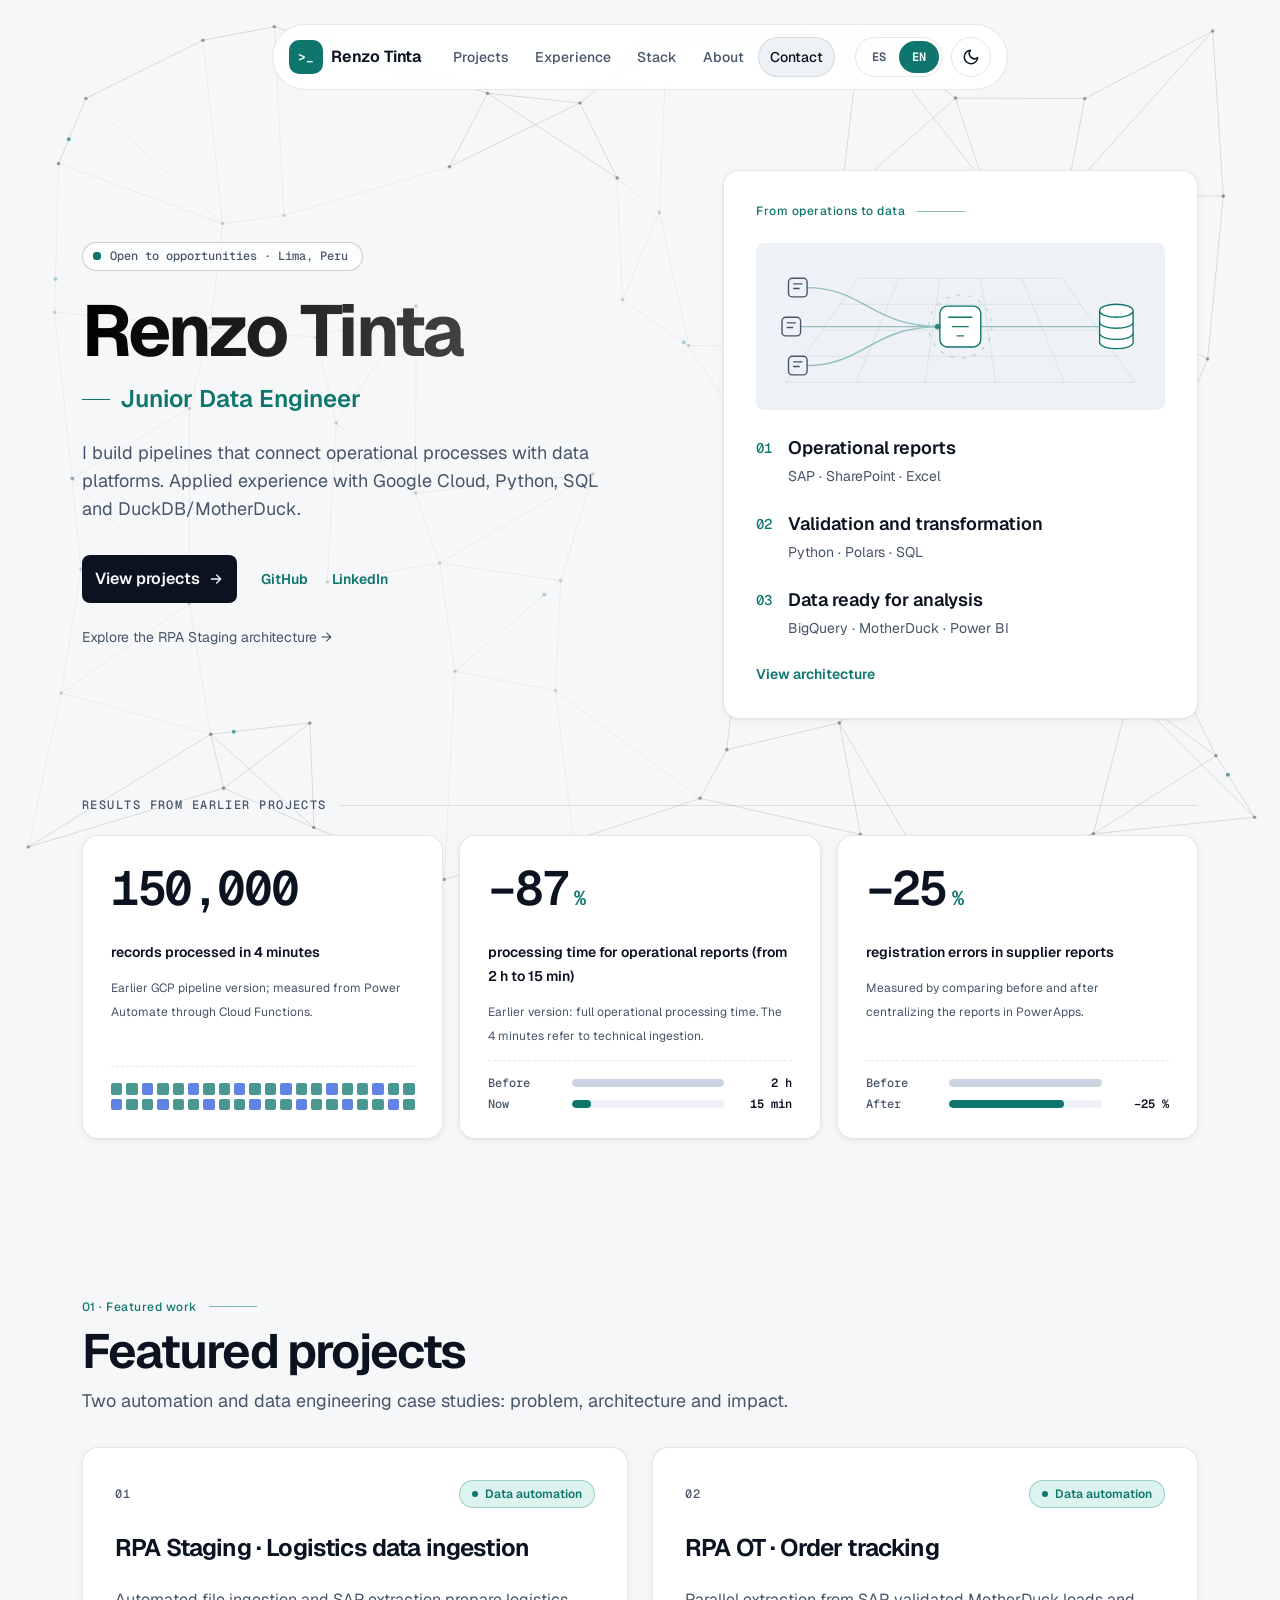
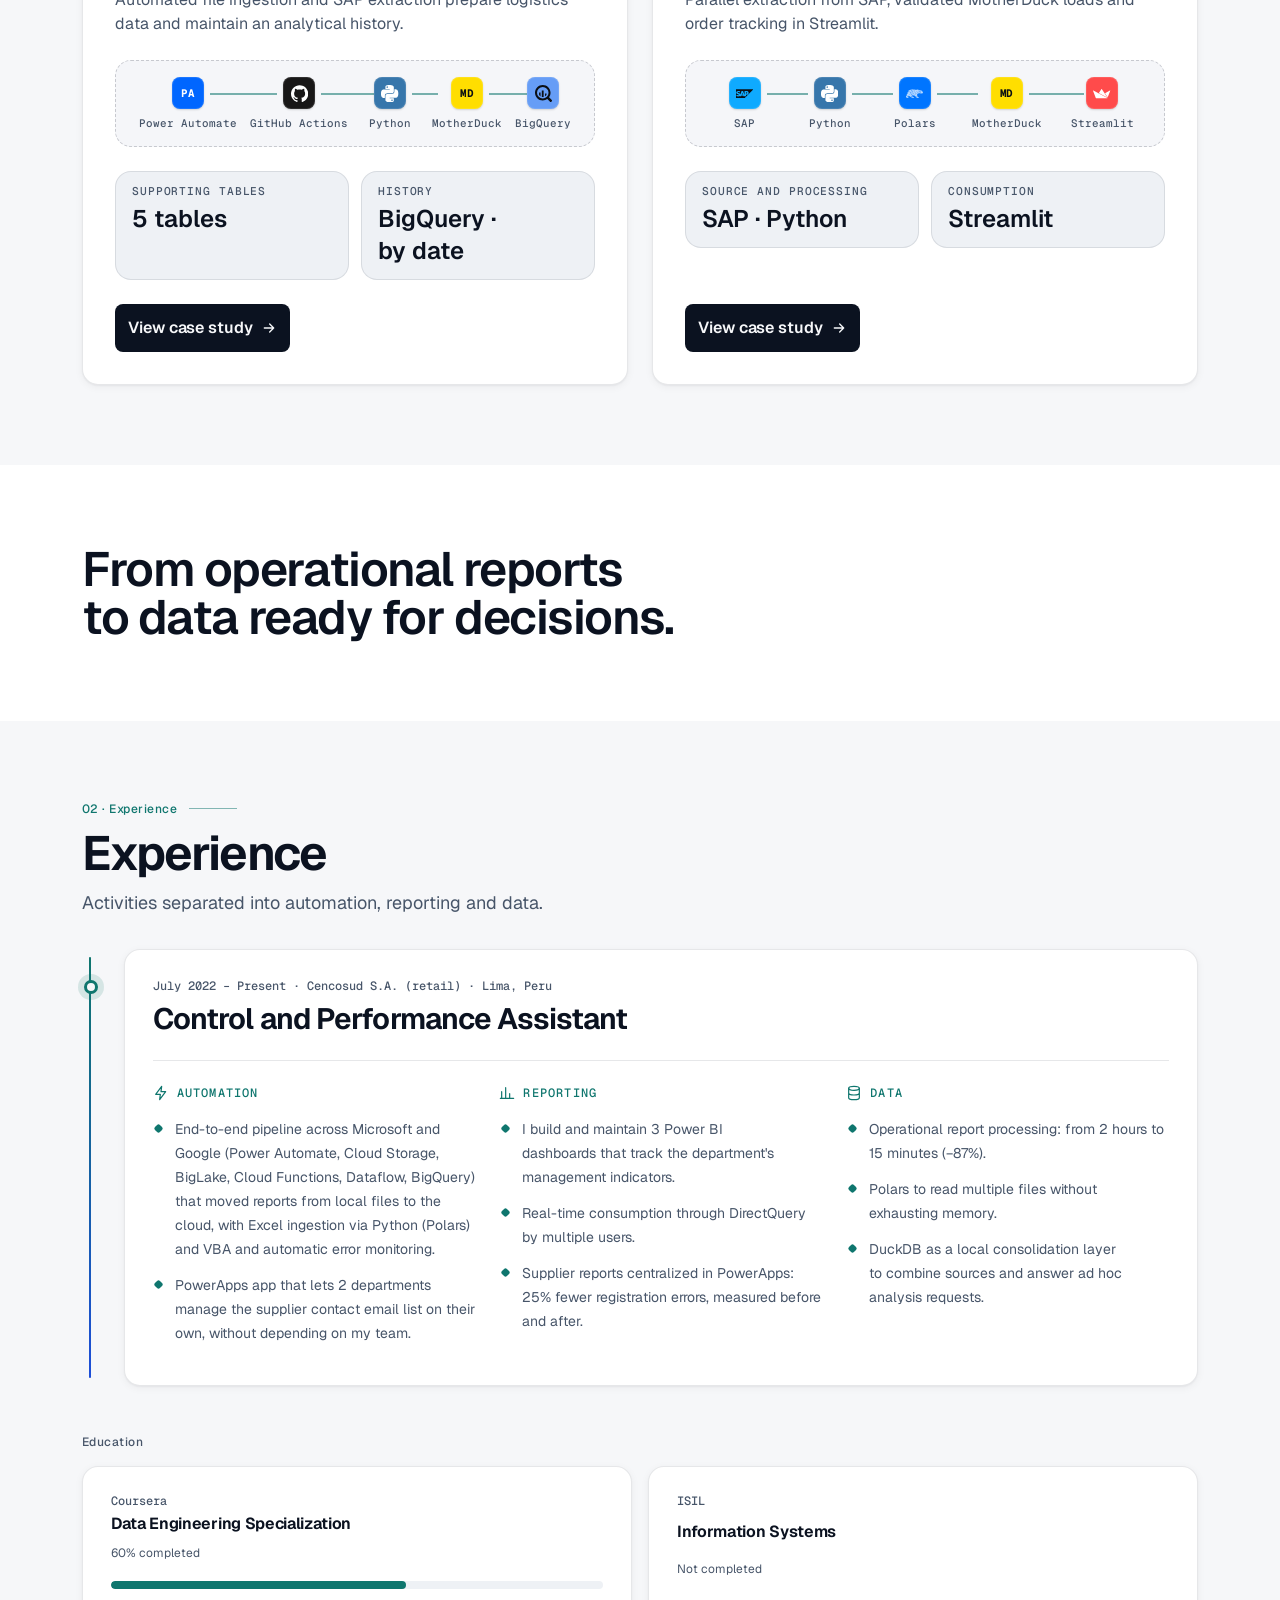
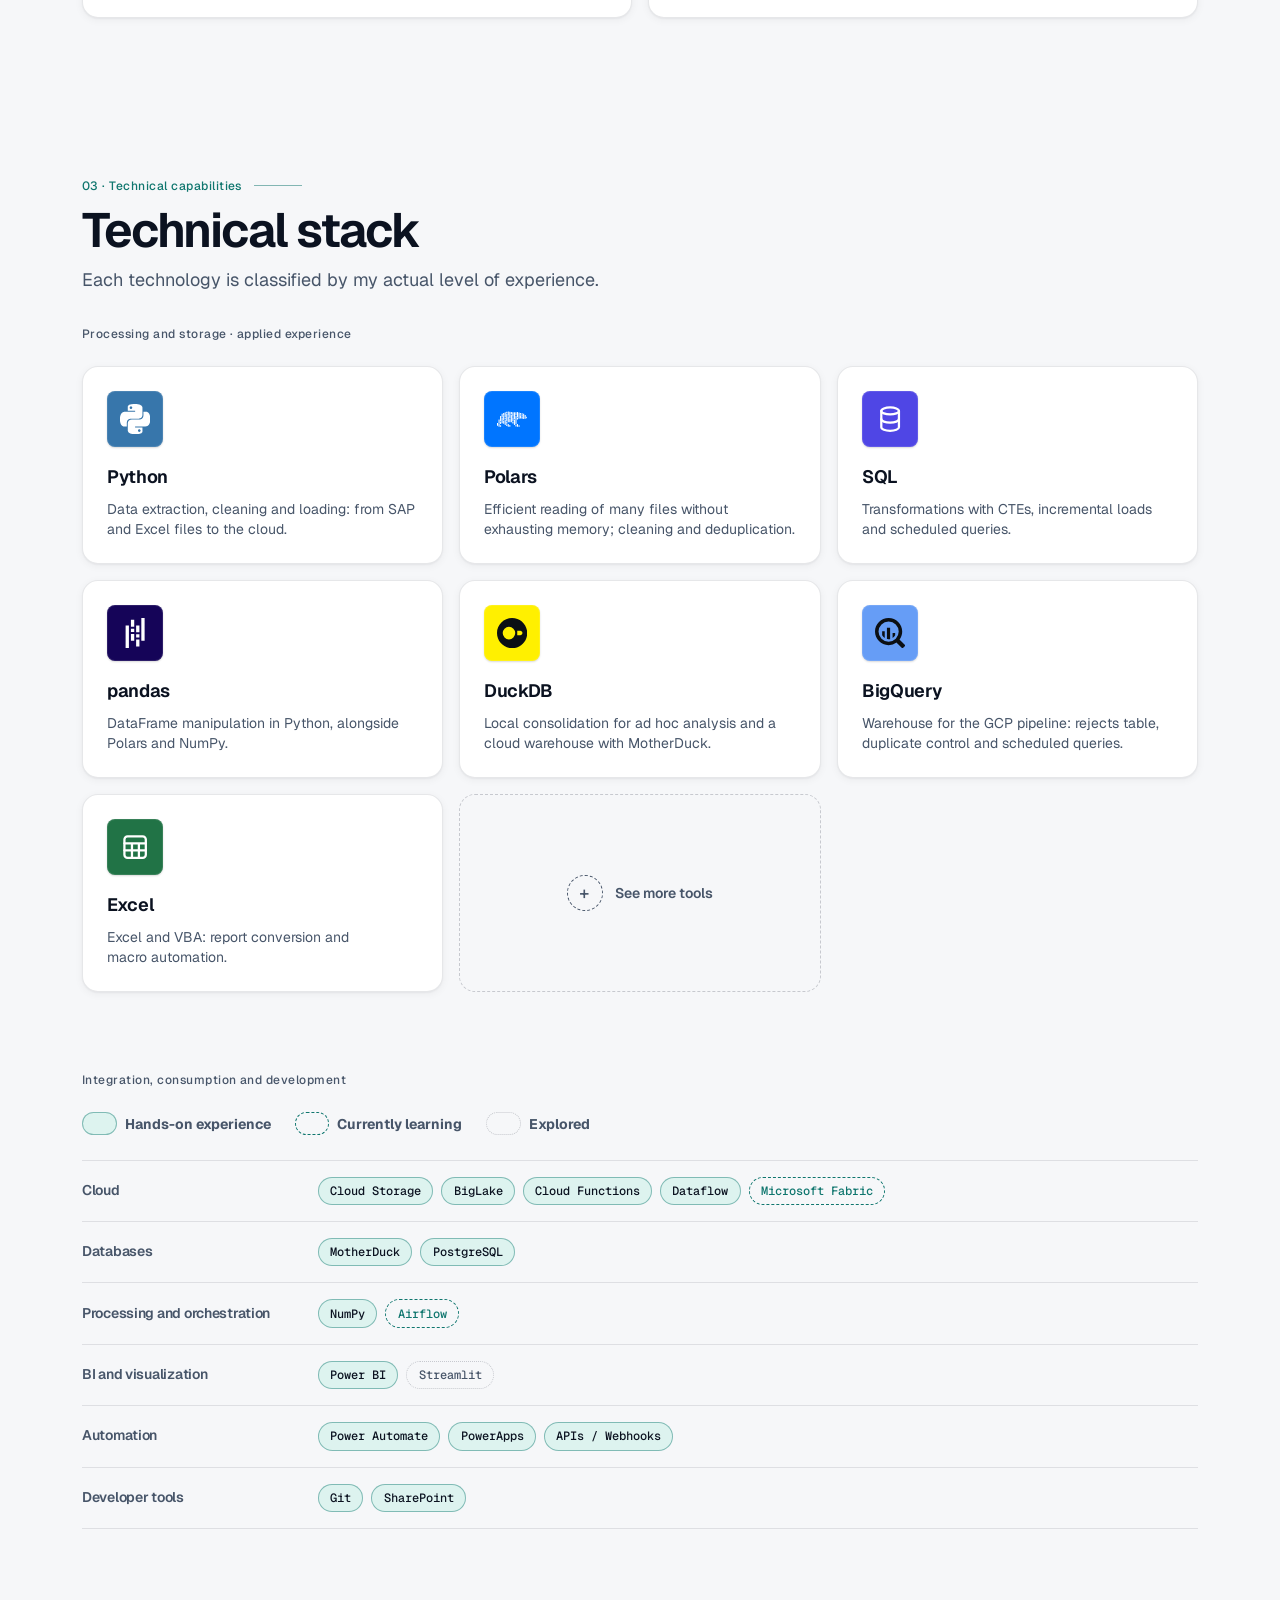
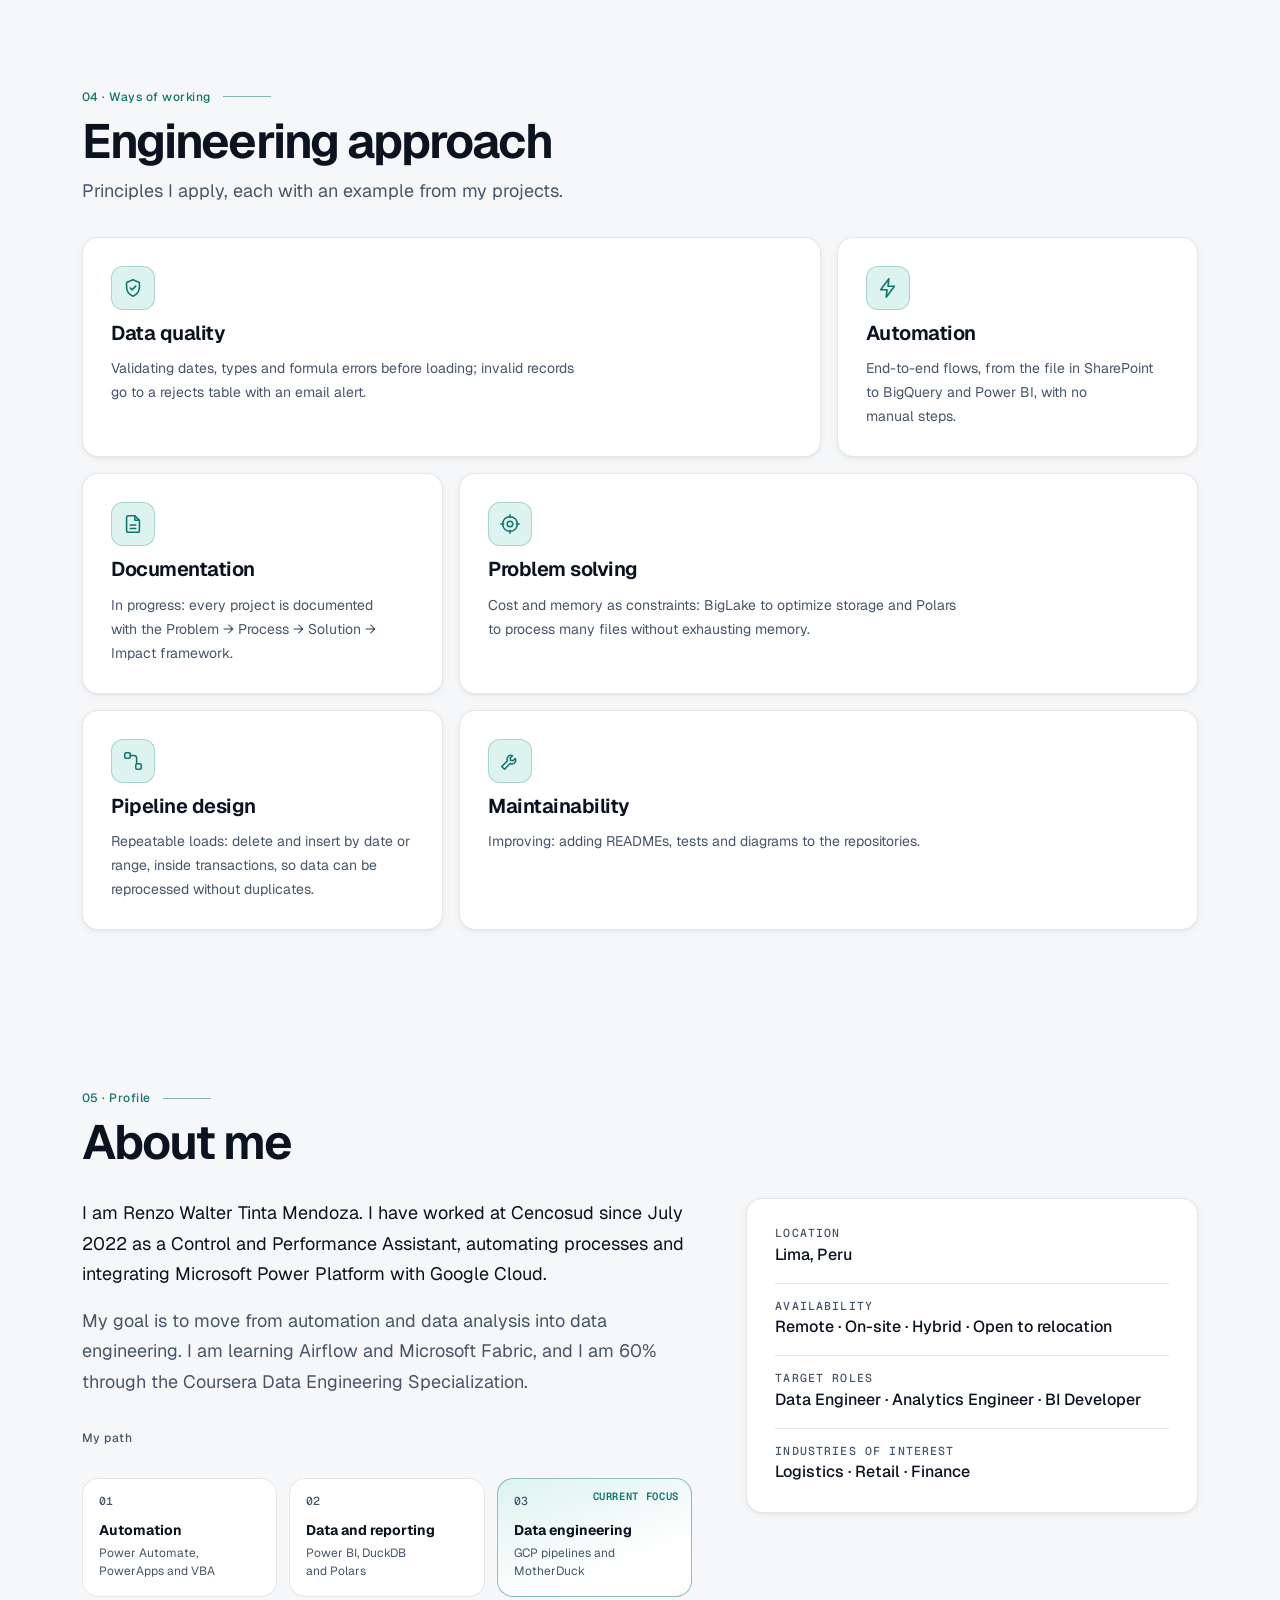
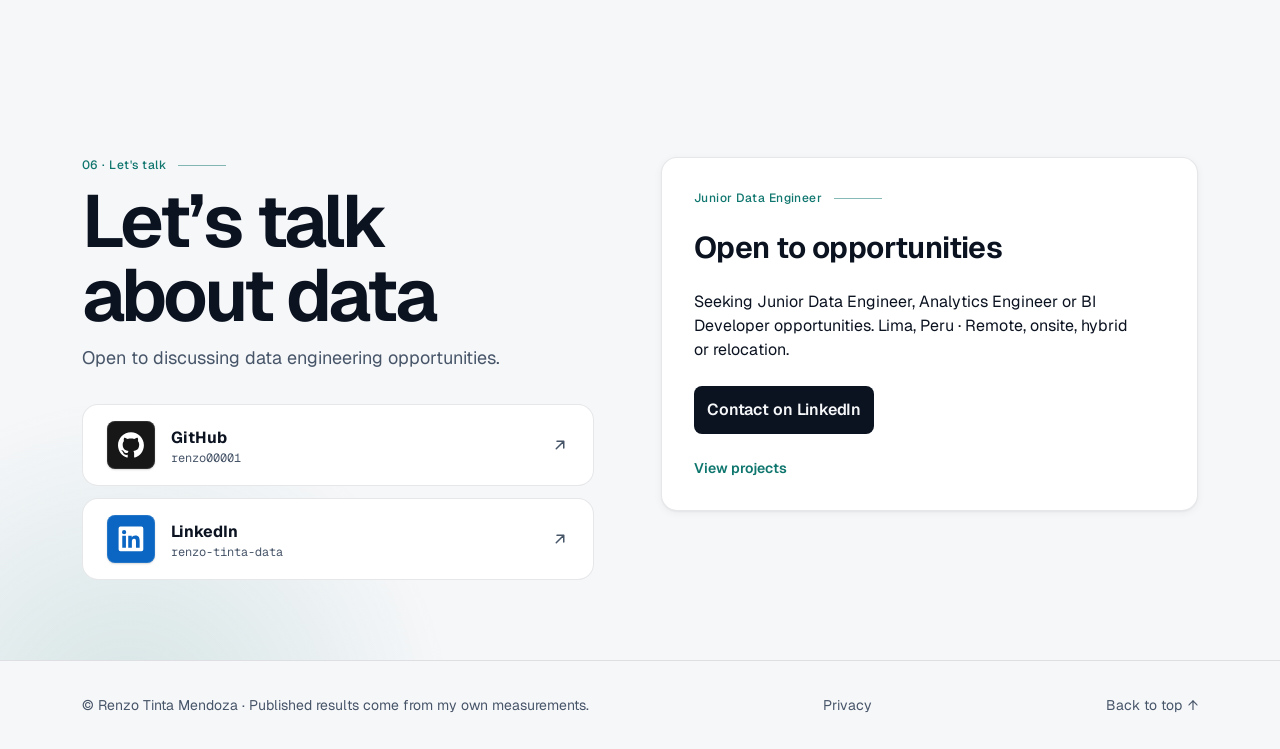
==== commit f8ae7b68: "Update portfolio with current RPA case studies" ====
--- a/index.html
+++ b/index.html
@@ -81,7 +81,7 @@
           <a class="text-link" href="https://github.com/renzo00001" target="_blank" rel="noopener"><span class="tile tile--xs" data-icon="github"></span>GitHub</a>
           <a class="text-link" href="https://www.linkedin.com/in/renzo-tinta-data/" target="_blank" rel="noopener"><span class="tile tile--xs" data-icon="linkedin"></span>LinkedIn</a>
         </div>
-        <a class="hero-proof" href="projects/gcp-pipeline.html#impact" data-i18n="hero_proof">150,000 registros en 4 minutos · Ver caso GCP</a>
+        <a class="hero-proof" href="projects/gcp-pipeline.html#architecture" data-i18n="hero_proof">Explorar la arquitectura de RPA Staging →</a>
       </div>
 
       <div class="pipeline-preview card" data-reveal="hero">
@@ -97,15 +97,15 @@
     <a class="scroll-cue" href="#results"><span data-i18n="scroll_cue">Explorar</span><i aria-hidden="true"></i></a>
   </section>
 
-  <!-- RESULTADOS MEDIDOS -->
+  <!-- RESULTADOS DE PROYECTOS ANTERIORES -->
   <section class="kpis" id="results" aria-labelledby="kpis-title">
     <div class="container">
-      <h2 class="kpis-head" id="kpis-title" data-i18n="kpi_label">Resultados medidos</h2>
+      <h2 class="kpis-head" id="kpis-title" data-i18n="kpi_label">Resultados de proyectos anteriores</h2>
       <div class="kpi-grid" data-stagger>
         <article class="card kpi" >
           <p class="kpi-num"><span class="sr-only">150,000</span><span data-count="150000" aria-hidden="true">150,000</span></p>
           <p class="kpi-label" data-i18n="kpi1_l">registros procesados en 4 minutos</p>
-          <p class="kpi-note" data-i18n="kpi1_c">Pipeline en GCP, medido desde el disparo en Power Automate hasta el fin en Cloud Functions.</p>
+          <p class="kpi-note" data-i18n="kpi1_c">Versión anterior del pipeline en GCP; medido desde Power Automate hasta el fin en Cloud Functions.</p>
           <div class="kpi-viz" aria-hidden="true">
             <div class="dots"><i></i><i></i><i></i><i></i><i></i><i></i><i></i><i></i><i></i><i></i><i></i><i></i><i></i><i></i><i></i><i></i><i></i><i></i><i></i><i></i><i></i><i></i><i></i><i></i><i></i><i></i><i></i><i></i><i></i><i></i><i></i><i></i><i></i><i></i><i></i><i></i><i></i><i></i><i></i><i></i></div>
           </div>
@@ -113,7 +113,7 @@
         <article class="card kpi" >
           <p class="kpi-num">−87<small>%</small></p>
           <p class="kpi-label" data-i18n="kpi2_l">tiempo de procesamiento de reportes operativos (de 2 h a 15 min)</p>
-          <p class="kpi-note" data-i18n="kpi2_c">Tiempo del proceso operativo completo. Los 4 minutos corresponden al tramo técnico de ingesta.</p>
+          <p class="kpi-note" data-i18n="kpi2_c">Versión anterior: tiempo del proceso operativo completo. Los 4 minutos corresponden al tramo técnico de ingesta.</p>
           <div class="kpi-viz" aria-hidden="true">
             <div class="bar-row"><span data-i18n="kpi_before">Antes</span><span class="bar"><i style="--w:100%" data-bar></i></span><b>2 h</b></div>
             <div class="bar-row"><span data-i18n="kpi_now">Ahora</span><span class="bar bar--accent"><i style="--w:12.5%" data-bar data-delay=".25"></i></span><b>15 min</b></div>
@@ -138,45 +138,12 @@
       <header class="section-head" data-reveal>
         <p class="section-index" data-i18n="proj_eyebrow">01 · Trabajo destacado</p>
         <h2 id="projects-title" data-i18n="proj_title">Proyectos destacados</h2>
-        <p data-i18n="proj_intro">Dos casos en producción: el problema, mi contribución y los resultados.</p>
+        <p data-i18n="proj_intro">Dos casos de automatización e ingeniería de datos: problema, arquitectura e impacto.</p>
       </header>
       <div class="projects-grid" data-stagger>
-        <article class="card project-card"  aria-labelledby="pa-title">
-          <div class="project-top"><span class="project-index">01</span><span class="badge badge--ok" data-i18n="st_ok">Implementado y verificado</span></div>
-          <h3 id="pa-title"><a href="projects/gcp-pipeline.html" data-i18n="pa_title">Pipeline operativo en Google Cloud</a></h3>
-          <p data-i18n="pa_sum">Ingesta de reportes de SharePoint a BigQuery con validaciones y control de duplicados. En producción en Cencosud: 150,000 registros procesados en 4 minutos.</p>
-          <ol class="chain" aria-label="Flujo del pipeline" data-i18n-aria="pa_chain_label">
-            <li><span class="tile tile--sm" data-icon="excel"></span><span class="chain-label">Excel + VBA</span></li>
-            <li><span class="tile tile--sm" data-icon="powerautomate"></span><span class="chain-label">Power Automate</span></li>
-            <li><span class="tile tile--sm" data-icon="gcs"></span><span class="chain-label">Cloud Storage</span></li>
-            <li><span class="tile tile--sm" data-icon="dataflow"></span><span class="chain-label">Dataflow</span></li>
-            <li><span class="tile tile--sm" data-icon="bigquery"></span><span class="chain-label">BigQuery</span></li>
-            <li><span class="tile tile--sm" data-icon="powerbi"></span><span class="chain-label">Power BI</span></li>
-          </ol>
-          <dl class="project-metrics">
-            <div><dt data-i18n="pa_m1_t">Registros procesados</dt><dd data-i18n="pa_m1_v">150,000 en 4 min</dd></div>
-            <div><dt data-i18n="pa_m2_t">Reportes operativos</dt><dd data-i18n="pa_m2_v">2 h → 15 min</dd></div>
-          </dl>
-          <a class="btn btn--primary" href="projects/gcp-pipeline.html" ><span data-i18n="p_case">Ver caso de estudio</span><svg class="arrow" viewBox="0 0 24 24" fill="none" stroke="currentColor" stroke-width="2" stroke-linecap="round" stroke-linejoin="round" aria-hidden="true"><path d="M5 12h14M13 6l6 6-6 6"/></svg></a>
-        </article>
-
-        <article class="card project-card"  aria-labelledby="pb-title">
-          <div class="project-top"><span class="project-index">02</span><span class="badge badge--ok" data-i18n="st_prod">En producción</span></div>
-          <h3 id="pb-title"><a href="projects/sap-motherduck-pipeline.html" data-i18n="pb_title">De SAP a MotherDuck</a></h3>
-          <p data-i18n="pb_sum">Extracción de 7 reportes de SAP, cargas validadas en MotherDuck y una proyección diaria en Streamlit. Ejecución aproximada: de 30 a 5 minutos.</p>
-          <ol class="chain" aria-label="Flujo del pipeline" data-i18n-aria="pb_chain_label">
-            <li><span class="tile tile--sm" data-icon="sap"></span><span class="chain-label">SAP</span></li>
-            <li><span class="tile tile--sm" data-icon="python"></span><span class="chain-label">Python</span></li>
-            <li><span class="tile tile--sm" data-icon="polars"></span><span class="chain-label">Polars</span></li>
-            <li><span class="tile tile--sm" data-icon="motherduck"></span><span class="chain-label">MotherDuck</span></li>
-            <li><span class="tile tile--sm" data-icon="streamlit"></span><span class="chain-label">Streamlit</span></li>
-          </ol>
-          <dl class="project-metrics">
-            <div><dt data-i18n="pb_m1_t">En uso por</dt><dd data-i18n="pb_m1_v">Non Food y Supply Chain</dd></div>
-            <div><dt data-i18n="pb_m2_t">Tiempo por ejecución</dt><dd data-i18n="pb_m2_v">~30 min → ~5 min</dd></div>
-          </dl>
-          <a class="btn btn--primary" href="projects/sap-motherduck-pipeline.html" ><span data-i18n="p_case">Ver caso de estudio</span><svg class="arrow" viewBox="0 0 24 24" fill="none" stroke="currentColor" stroke-width="2" stroke-linecap="round" stroke-linejoin="round" aria-hidden="true"><path d="M5 12h14M13 6l6 6-6 6"/></svg></a>
-        </article>
+        <article class="card project-card" aria-labelledby="pa-title"><div class="project-top"><span class="project-index">01</span><span class="badge badge--ok" data-i18n="project_tag">Automatización de datos</span></div><h3 id="pa-title"><a href="projects/gcp-pipeline.html" data-i18n="pa_title">RPA Staging · Ingesta y datos logísticos</a></h3><p data-i18n="pa_sum">Ingesta automática de archivos y extracción SAP para preparar datos logísticos y conservar un histórico analítico.</p><ol class="chain" aria-label="Flujo del proyecto" data-i18n-aria="pa_chain_label"><li><span class="tile tile--sm" data-icon="powerautomate"></span><span class="chain-label">Power Automate</span></li><li><span class="tile tile--sm" data-icon="github"></span><span class="chain-label">GitHub Actions</span></li><li><span class="tile tile--sm" data-icon="python"></span><span class="chain-label">Python</span></li><li><span class="tile tile--sm" data-icon="motherduck"></span><span class="chain-label">MotherDuck</span></li><li><span class="tile tile--sm" data-icon="bigquery"></span><span class="chain-label">BigQuery</span></li></ol><dl class="project-metrics"><div><dt data-i18n="pa_m1_t">Tablas de soporte</dt><dd data-i18n="pa_m1_v">5 tablas</dd></div><div><dt data-i18n="pa_m2_t">Histórico</dt><dd data-i18n="pa_m2_v">BigQuery · por fecha</dd></div></dl><a class="btn btn--primary" href="projects/gcp-pipeline.html"><span data-i18n="p_case">Ver caso de estudio</span><svg class="arrow" viewBox="0 0 24 24" fill="none" stroke="currentColor" stroke-width="2" stroke-linecap="round" stroke-linejoin="round" aria-hidden="true"><path d="M5 12h14M13 6l6 6-6 6"/></svg></a></article>
+
+        <article class="card project-card" aria-labelledby="pb-title"><div class="project-top"><span class="project-index">02</span><span class="badge badge--ok" data-i18n="project_tag">Automatización de datos</span></div><h3 id="pb-title"><a href="projects/sap-motherduck-pipeline.html" data-i18n="pb_title">RPA OT · Seguimiento de órdenes</a></h3><p data-i18n="pb_sum">Extracción paralela desde SAP, cargas validadas en MotherDuck y seguimiento de órdenes en Streamlit.</p><ol class="chain" aria-label="Flujo del proyecto" data-i18n-aria="pa_chain_label"><li><span class="tile tile--sm" data-icon="sap"></span><span class="chain-label">SAP</span></li><li><span class="tile tile--sm" data-icon="python"></span><span class="chain-label">Python</span></li><li><span class="tile tile--sm" data-icon="polars"></span><span class="chain-label">Polars</span></li><li><span class="tile tile--sm" data-icon="motherduck"></span><span class="chain-label">MotherDuck</span></li><li><span class="tile tile--sm" data-icon="streamlit"></span><span class="chain-label">Streamlit</span></li></ol><dl class="project-metrics"><div><dt data-i18n="pb_m1_t">Origen y procesamiento</dt><dd data-i18n="pb_m1_v">SAP · Python</dd></div><div><dt data-i18n="pb_m2_t">Consumo</dt><dd data-i18n="pb_m2_v">Streamlit</dd></div></dl><a class="btn btn--primary" href="projects/sap-motherduck-pipeline.html"><span data-i18n="p_case">Ver caso de estudio</span><svg class="arrow" viewBox="0 0 24 24" fill="none" stroke="currentColor" stroke-width="2" stroke-linecap="round" stroke-linejoin="round" aria-hidden="true"><path d="M5 12h14M13 6l6 6-6 6"/></svg></a></article>
       </div>
     </div>
   </section>
